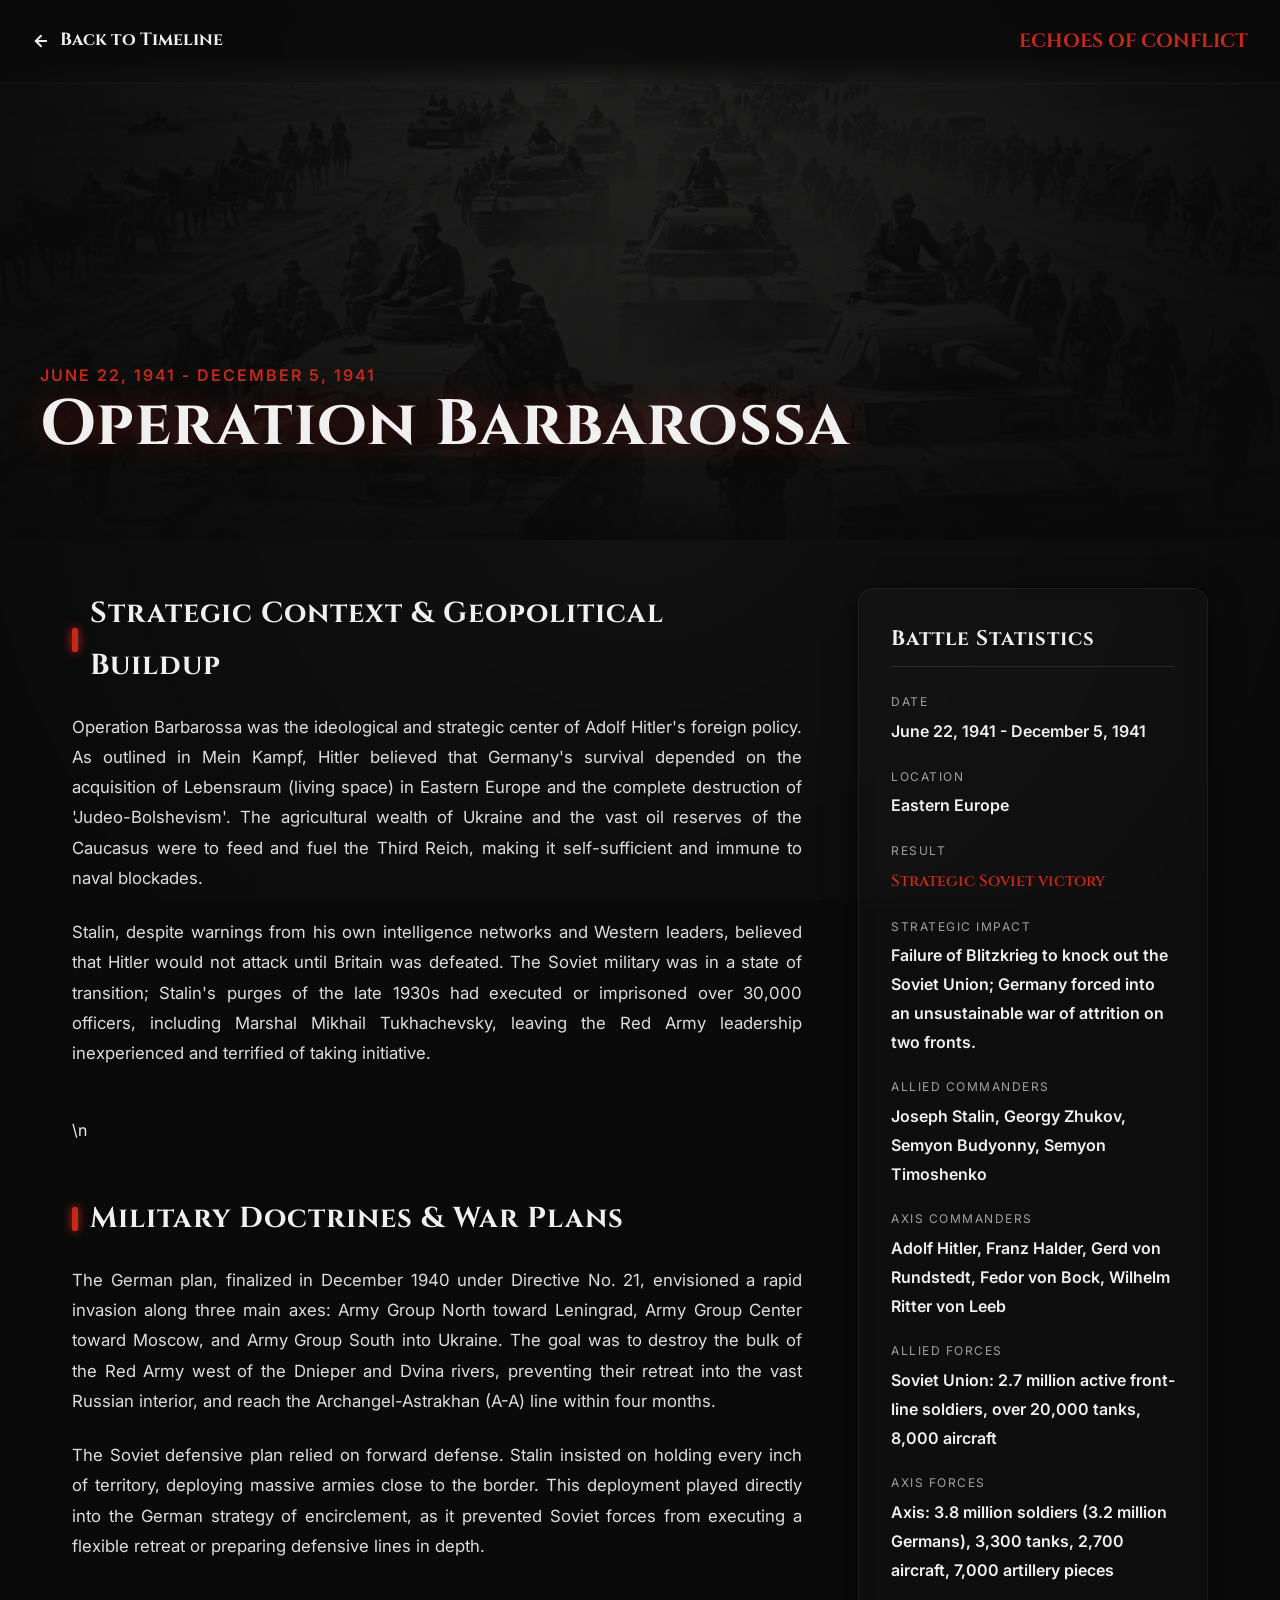
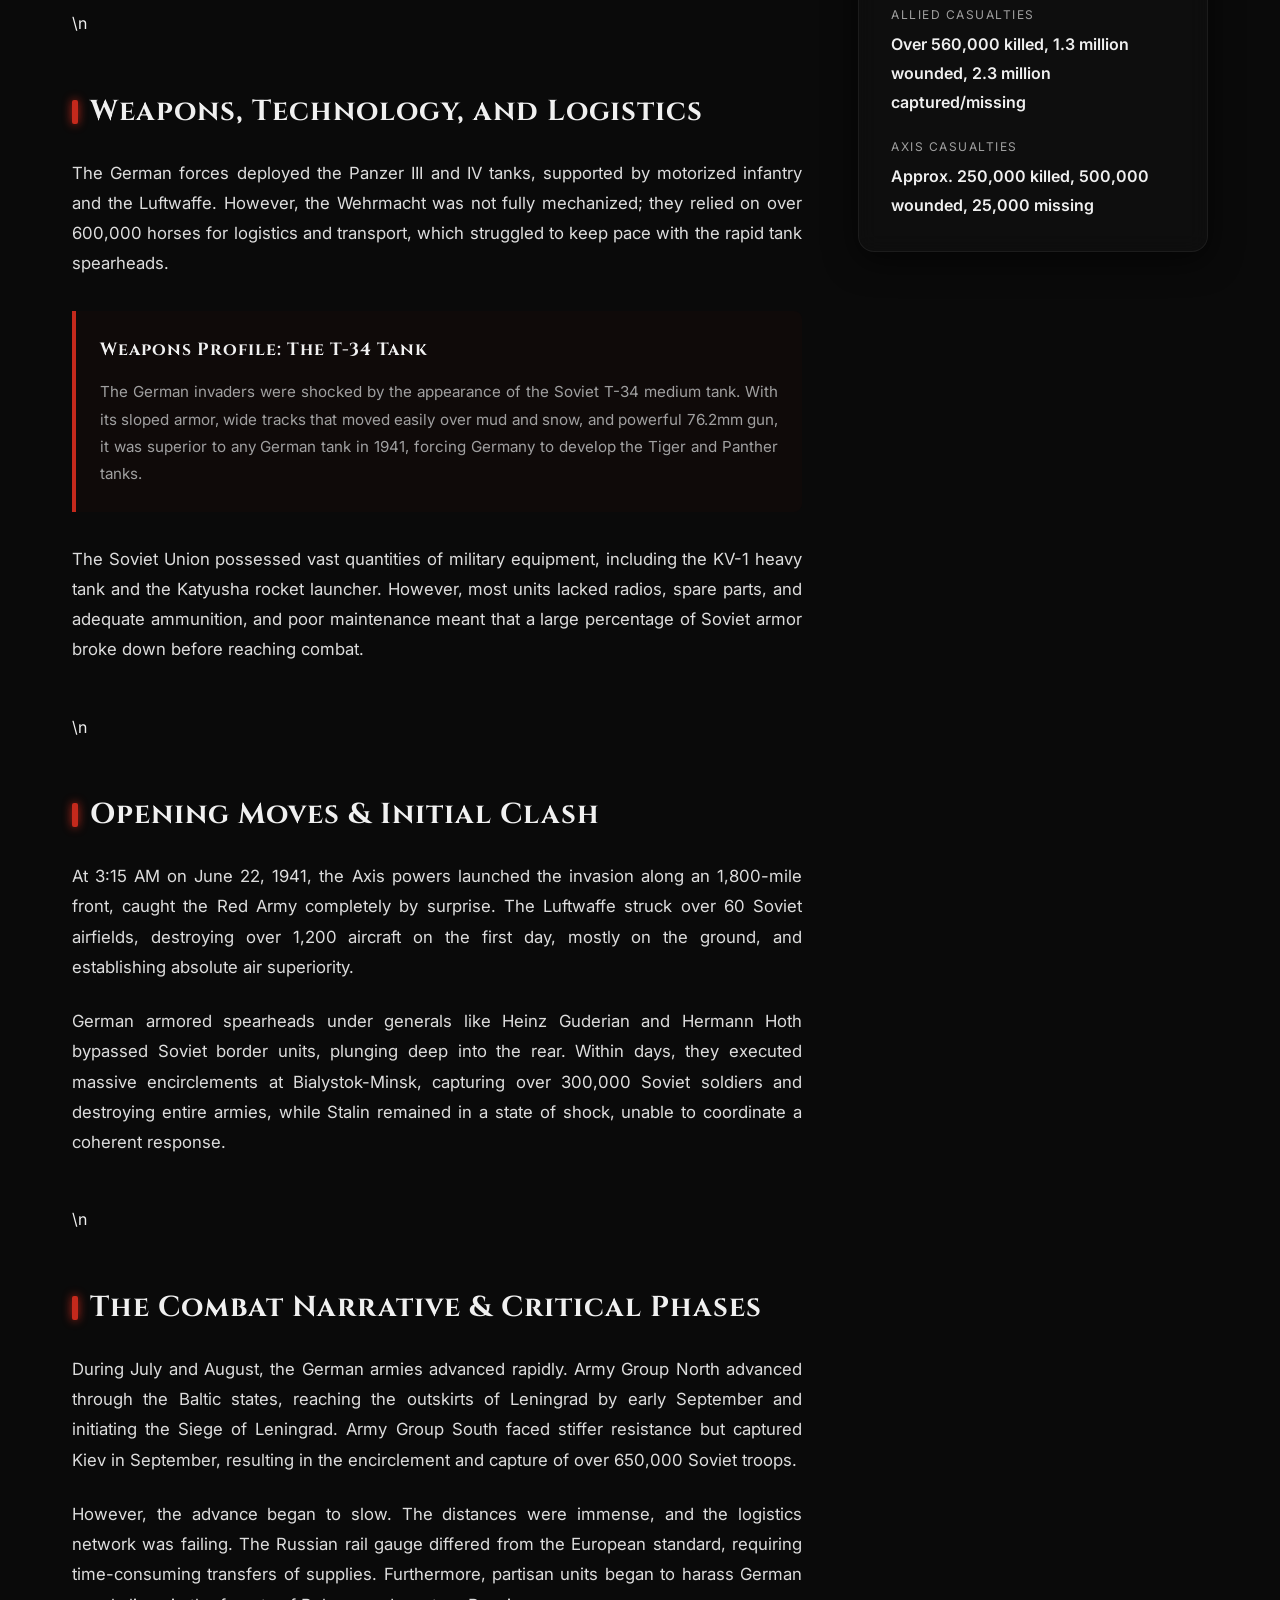
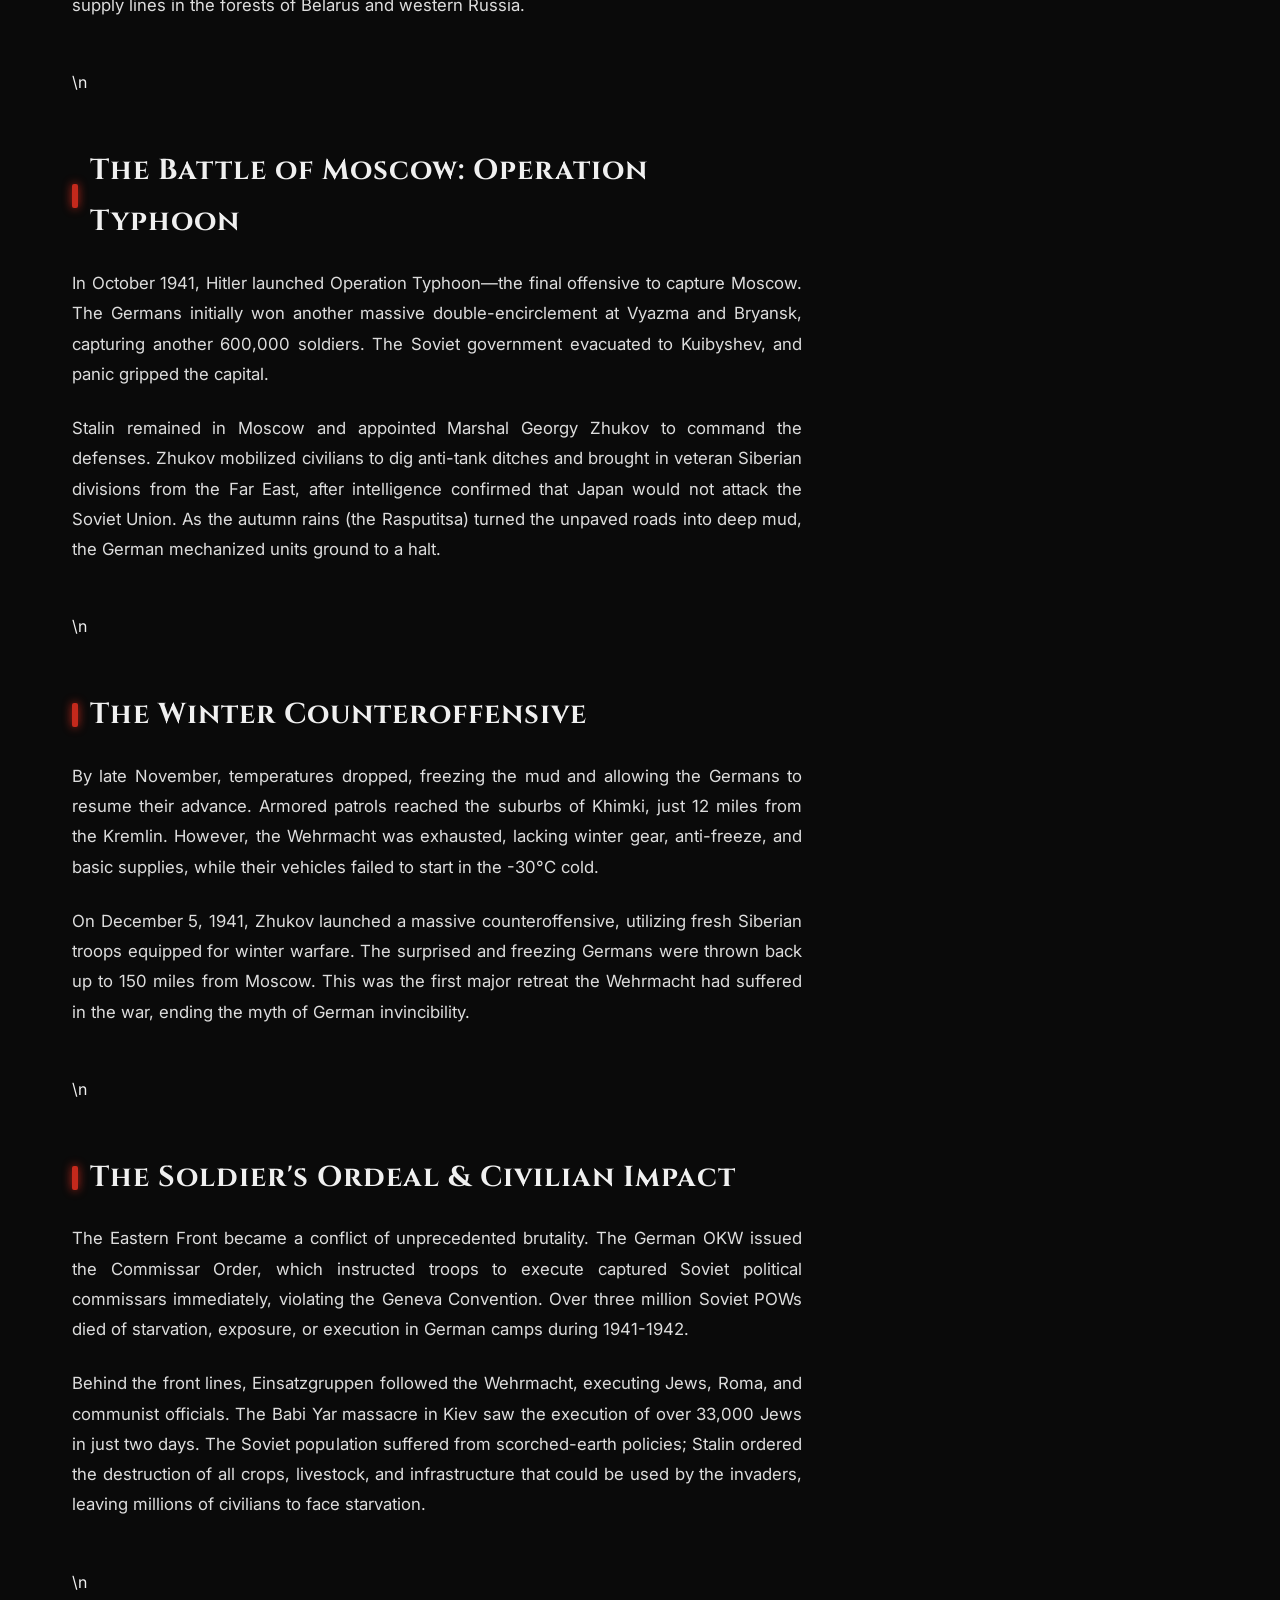
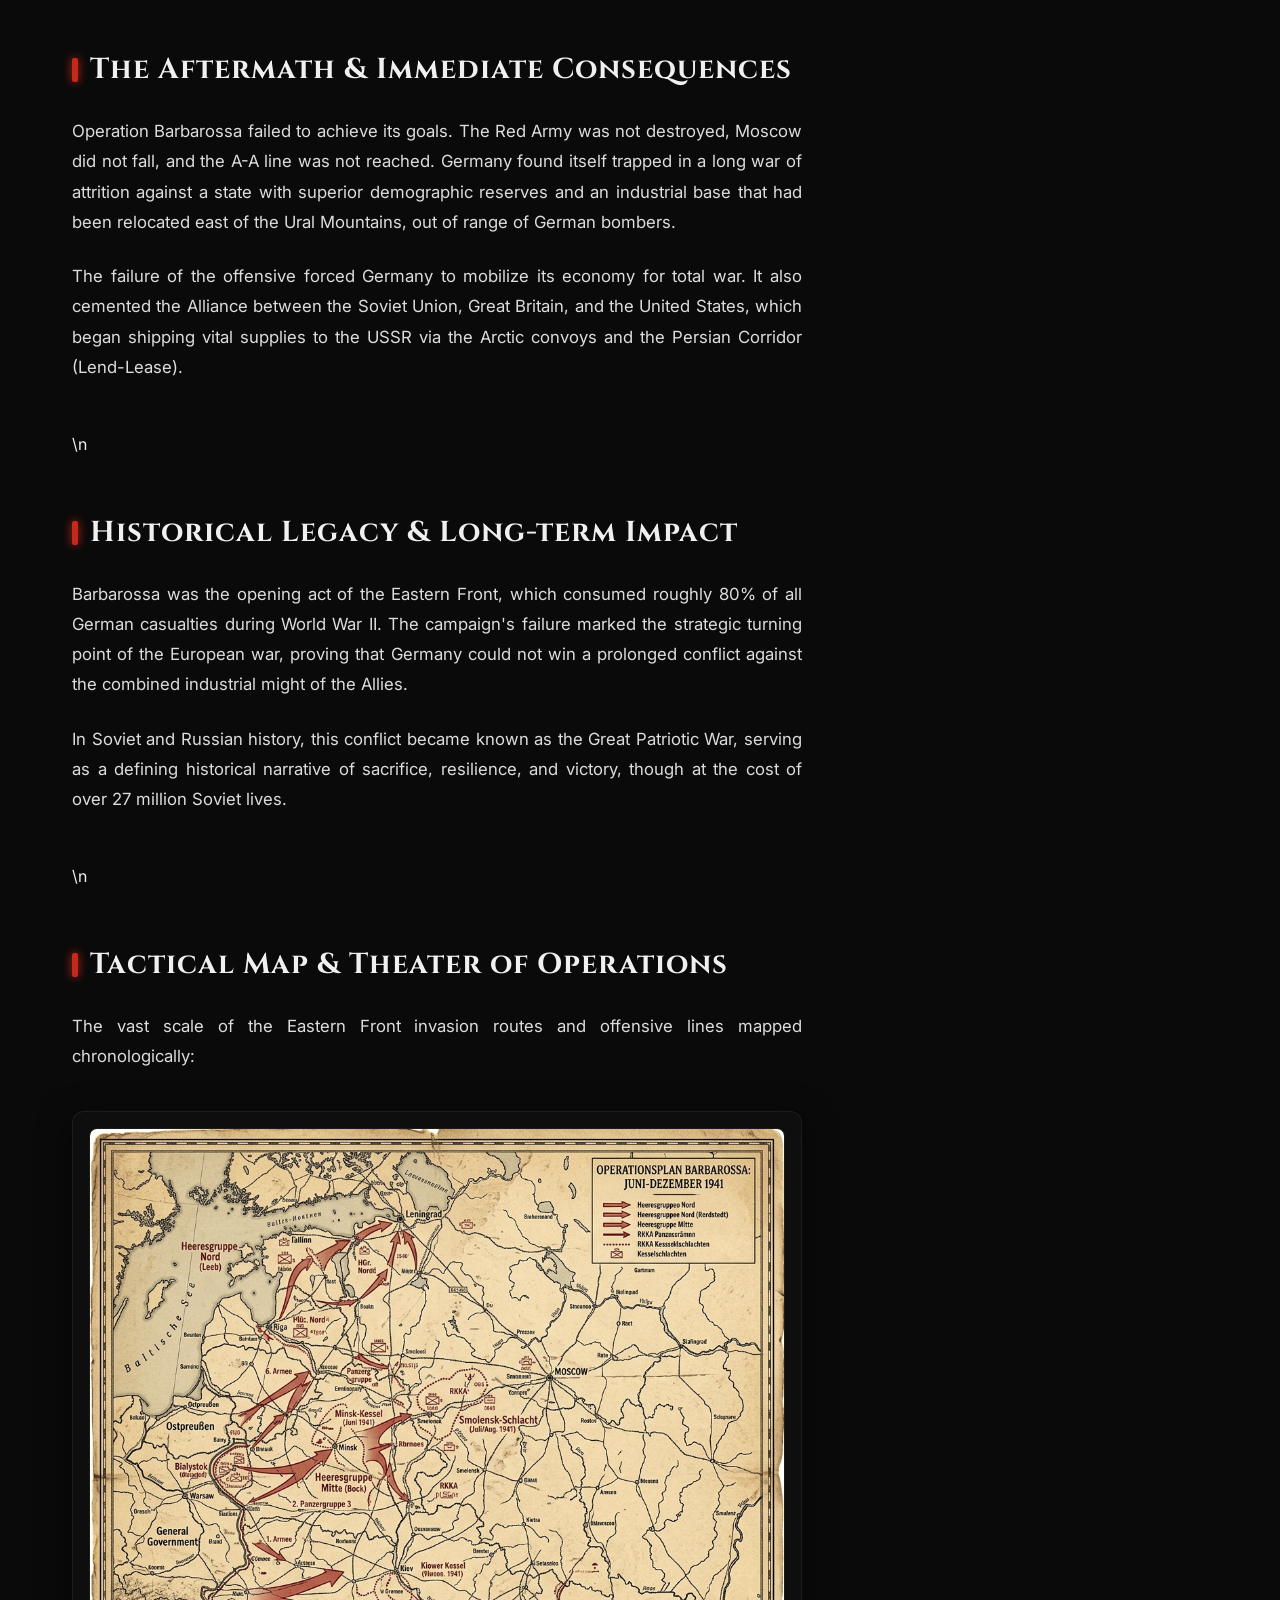
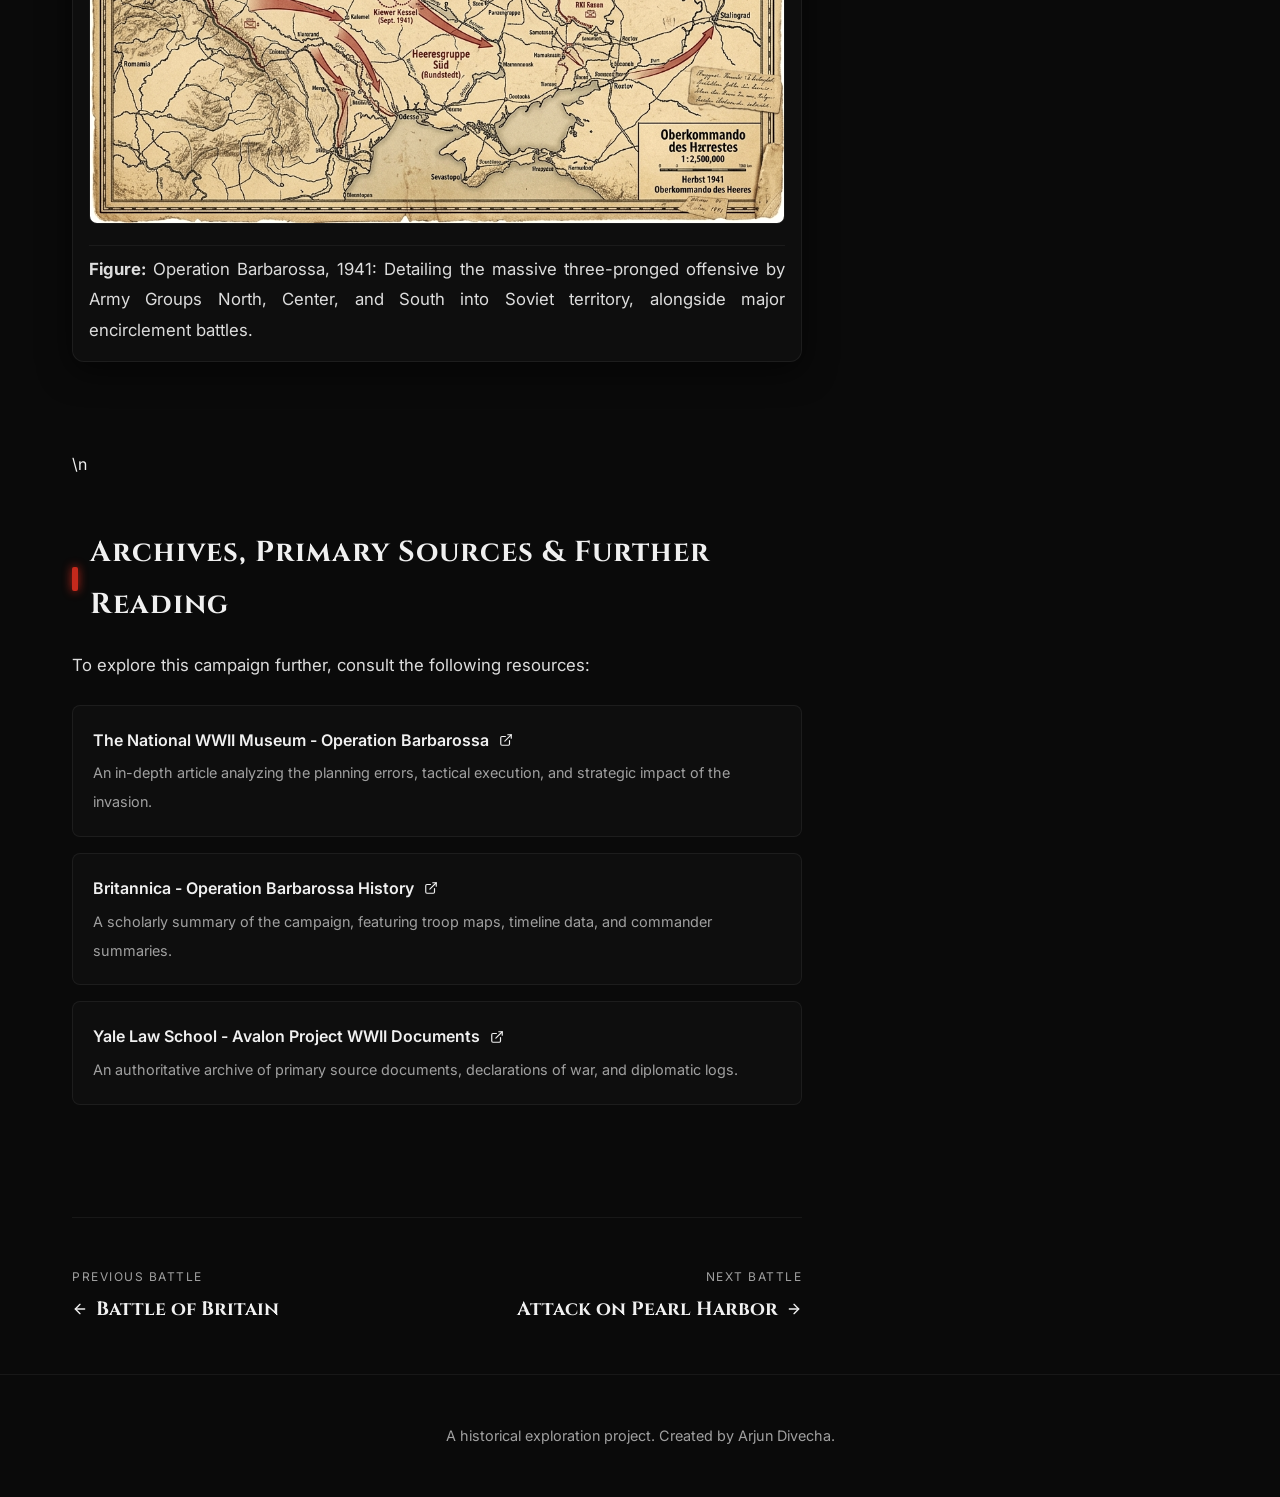
==== battles/barbarossa.html @ 166d2bfc "feat: expand battle cards to multi-chapter sub-pages with custom tactical maps" ====
<!DOCTYPE html>
<html lang="en">
<head>
    <meta charset="UTF-8">
    <meta name="viewport" content="width=device-width, initial-scale=1.0">
    <meta name="description" content="A deep historical exploration of the Operation Barbarossa during World War II.">
    <title>Operation Barbarossa - Echoes of Conflict</title>
    <link rel="preconnect" href="https://fonts.googleapis.com">
    <link rel="preconnect" href="https://fonts.gstatic.com" crossorigin>
    <link href="https://fonts.googleapis.com/css2?family=Cinzel:wght@400;700&family=Inter:wght@300;400;600&display=swap" rel="stylesheet">
    <link rel="stylesheet" href="../battle-detail.css">
</head>
<body>
    <div class="background-overlay"></div>
    
    <nav class="navbar">
        <a href="../index.html" class="nav-home-link">
            <svg xmlns="http://www.w3.org/2000/svg" viewBox="0 0 24 24" fill="none" stroke="currentColor" stroke-width="2.5" stroke-linecap="round" stroke-linejoin="round">
                <line x1="19" y1="12" x2="5" y2="12"></line>
                <polyline points="12 19 5 12 12 5"></polyline>
            </svg>
            Back to Timeline
        </a>
        <span style="font-family: var(--font-heading); font-weight: 700; font-size: 1.2rem; color: var(--accent);">ECHOES OF CONFLICT</span>
    </nav>

    <header class="hero-detail">
        <img src="../assets/images/operation_barbarossa_1783712208922.png" alt="Operation Barbarossa" class="hero-detail-bg">
        <div class="hero-detail-content">
            <span class="hero-date">June 22, 1941 - December 5, 1941</span>
            <h1 class="hero-title">Operation Barbarossa</h1>
        </div>
    </header>

    <main class="container">
        <article class="content-section">
            
        <section class="chapter" id="strategic-context-and-geopolitical-buildup">
            <h2 class="chapter-title">Strategic Context & Geopolitical Buildup</h2>
            <p>Operation Barbarossa was the ideological and strategic center of Adolf Hitler's foreign policy. As outlined in Mein Kampf, Hitler believed that Germany's survival depended on the acquisition of Lebensraum (living space) in Eastern Europe and the complete destruction of 'Judeo-Bolshevism'. The agricultural wealth of Ukraine and the vast oil reserves of the Caucasus were to feed and fuel the Third Reich, making it self-sufficient and immune to naval blockades.</p><p>Stalin, despite warnings from his own intelligence networks and Western leaders, believed that Hitler would not attack until Britain was defeated. The Soviet military was in a state of transition; Stalin's purges of the late 1930s had executed or imprisoned over 30,000 officers, including Marshal Mikhail Tukhachevsky, leaving the Red Army leadership inexperienced and terrified of taking initiative.</p>
        </section>
        \n
        <section class="chapter" id="military-doctrines-and-war-plans">
            <h2 class="chapter-title">Military Doctrines & War Plans</h2>
            <p>The German plan, finalized in December 1940 under Directive No. 21, envisioned a rapid invasion along three main axes: Army Group North toward Leningrad, Army Group Center toward Moscow, and Army Group South into Ukraine. The goal was to destroy the bulk of the Red Army west of the Dnieper and Dvina rivers, preventing their retreat into the vast Russian interior, and reach the Archangel-Astrakhan (A-A) line within four months.</p><p>The Soviet defensive plan relied on forward defense. Stalin insisted on holding every inch of territory, deploying massive armies close to the border. This deployment played directly into the German strategy of encirclement, as it prevented Soviet forces from executing a flexible retreat or preparing defensive lines in depth.</p>
        </section>
        \n
        <section class="chapter" id="weapons,-technology,-and-logistics">
            <h2 class="chapter-title">Weapons, Technology, and Logistics</h2>
            <p>The German forces deployed the Panzer III and IV tanks, supported by motorized infantry and the Luftwaffe. However, the Wehrmacht was not fully mechanized; they relied on over 600,000 horses for logistics and transport, which struggled to keep pace with the rapid tank spearheads.</p>
                <div class="sidebar-box">
                    <h4>Weapons Profile: The T-34 Tank</h4>
                    <p>The German invaders were shocked by the appearance of the Soviet T-34 medium tank. With its sloped armor, wide tracks that moved easily over mud and snow, and powerful 76.2mm gun, it was superior to any German tank in 1941, forcing Germany to develop the Tiger and Panther tanks.</p>
                </div>
                <p>The Soviet Union possessed vast quantities of military equipment, including the KV-1 heavy tank and the Katyusha rocket launcher. However, most units lacked radios, spare parts, and adequate ammunition, and poor maintenance meant that a large percentage of Soviet armor broke down before reaching combat.</p>
        </section>
        \n
        <section class="chapter" id="opening-moves-and-initial-clash">
            <h2 class="chapter-title">Opening Moves & Initial Clash</h2>
            <p>At 3:15 AM on June 22, 1941, the Axis powers launched the invasion along an 1,800-mile front, caught the Red Army completely by surprise. The Luftwaffe struck over 60 Soviet airfields, destroying over 1,200 aircraft on the first day, mostly on the ground, and establishing absolute air superiority.</p><p>German armored spearheads under generals like Heinz Guderian and Hermann Hoth bypassed Soviet border units, plunging deep into the rear. Within days, they executed massive encirclements at Bialystok-Minsk, capturing over 300,000 Soviet soldiers and destroying entire armies, while Stalin remained in a state of shock, unable to coordinate a coherent response.</p>
        </section>
        \n
        <section class="chapter" id="the-combat-narrative-and-critical-phases">
            <h2 class="chapter-title">The Combat Narrative & Critical Phases</h2>
            <p>During July and August, the German armies advanced rapidly. Army Group North advanced through the Baltic states, reaching the outskirts of Leningrad by early September and initiating the Siege of Leningrad. Army Group South faced stiffer resistance but captured Kiev in September, resulting in the encirclement and capture of over 650,000 Soviet troops.</p><p>However, the advance began to slow. The distances were immense, and the logistics network was failing. The Russian rail gauge differed from the European standard, requiring time-consuming transfers of supplies. Furthermore, partisan units began to harass German supply lines in the forests of Belarus and western Russia.</p>
        </section>
        \n
        <section class="chapter" id="the-battle-of-moscow:-operation-typhoon">
            <h2 class="chapter-title">The Battle of Moscow: Operation Typhoon</h2>
            <p>In October 1941, Hitler launched Operation Typhoon—the final offensive to capture Moscow. The Germans initially won another massive double-encirclement at Vyazma and Bryansk, capturing another 600,000 soldiers. The Soviet government evacuated to Kuibyshev, and panic gripped the capital.</p><p>Stalin remained in Moscow and appointed Marshal Georgy Zhukov to command the defenses. Zhukov mobilized civilians to dig anti-tank ditches and brought in veteran Siberian divisions from the Far East, after intelligence confirmed that Japan would not attack the Soviet Union. As the autumn rains (the Rasputitsa) turned the unpaved roads into deep mud, the German mechanized units ground to a halt.</p>
        </section>
        \n
        <section class="chapter" id="the-winter-counteroffensive">
            <h2 class="chapter-title">The Winter Counteroffensive</h2>
            <p>By late November, temperatures dropped, freezing the mud and allowing the Germans to resume their advance. Armored patrols reached the suburbs of Khimki, just 12 miles from the Kremlin. However, the Wehrmacht was exhausted, lacking winter gear, anti-freeze, and basic supplies, while their vehicles failed to start in the -30°C cold.</p><p>On December 5, 1941, Zhukov launched a massive counteroffensive, utilizing fresh Siberian troops equipped for winter warfare. The surprised and freezing Germans were thrown back up to 150 miles from Moscow. This was the first major retreat the Wehrmacht had suffered in the war, ending the myth of German invincibility.</p>
        </section>
        \n
        <section class="chapter" id="the-soldier's-ordeal-and-civilian-impact">
            <h2 class="chapter-title">The Soldier's Ordeal & Civilian Impact</h2>
            <p>The Eastern Front became a conflict of unprecedented brutality. The German OKW issued the Commissar Order, which instructed troops to execute captured Soviet political commissars immediately, violating the Geneva Convention. Over three million Soviet POWs died of starvation, exposure, or execution in German camps during 1941-1942.</p><p>Behind the front lines, Einsatzgruppen followed the Wehrmacht, executing Jews, Roma, and communist officials. The Babi Yar massacre in Kiev saw the execution of over 33,000 Jews in just two days. The Soviet population suffered from scorched-earth policies; Stalin ordered the destruction of all crops, livestock, and infrastructure that could be used by the invaders, leaving millions of civilians to face starvation.</p>
        </section>
        \n
        <section class="chapter" id="the-aftermath-and-immediate-consequences">
            <h2 class="chapter-title">The Aftermath & Immediate Consequences</h2>
            <p>Operation Barbarossa failed to achieve its goals. The Red Army was not destroyed, Moscow did not fall, and the A-A line was not reached. Germany found itself trapped in a long war of attrition against a state with superior demographic reserves and an industrial base that had been relocated east of the Ural Mountains, out of range of German bombers.</p><p>The failure of the offensive forced Germany to mobilize its economy for total war. It also cemented the Alliance between the Soviet Union, Great Britain, and the United States, which began shipping vital supplies to the USSR via the Arctic convoys and the Persian Corridor (Lend-Lease).</p>
        </section>
        \n
        <section class="chapter" id="historical-legacy-and-long-term-impact">
            <h2 class="chapter-title">Historical Legacy & Long-term Impact</h2>
            <p>Barbarossa was the opening act of the Eastern Front, which consumed roughly 80% of all German casualties during World War II. The campaign's failure marked the strategic turning point of the European war, proving that Germany could not win a prolonged conflict against the combined industrial might of the Allies.</p><p>In Soviet and Russian history, this conflict became known as the Great Patriotic War, serving as a defining historical narrative of sacrifice, resilience, and victory, though at the cost of over 27 million Soviet lives.</p>
        </section>
        \n
        <section class="chapter" id="tactical-map-and-theater-of-operations">
            <h2 class="chapter-title">Tactical Map & Theater of Operations</h2>
            <p>The vast scale of the Eastern Front invasion routes and offensive lines mapped chronologically:</p>
                <div class="battle-map-container">
                    <img src="../assets/images/maps/map_barbarossa.png" alt="Operation Barbarossa Tactical Map" class="battle-map-img">
                    <p class="battle-map-caption"><strong>Figure:</strong> Operation Barbarossa, 1941: Detailing the massive three-pronged offensive by Army Groups North, Center, and South into Soviet territory, alongside major encirclement battles.</p>
                </div>
                
        </section>
        \n
        <section class="chapter" id="archives,-primary-sources-and-further-reading">
            <h2 class="chapter-title">Archives, Primary Sources & Further Reading</h2>
            <p>To explore this campaign further, consult the following resources:</p><ul class="sources-list">
                    <li class="source-item">
                        <a href="https://www.nationalww2museum.org/war/articles/operation-barbarossa" target="_blank" rel="noopener noreferrer" class="source-link">
                            The National WWII Museum - Operation Barbarossa
                            <svg xmlns="http://www.w3.org/2000/svg" width="14" height="14" viewBox="0 0 24 24" fill="none" stroke="currentColor" stroke-width="2" stroke-linecap="round" stroke-linejoin="round" style="margin-left: 2px;">
                                <path d="M18 13v6a2 2 0 0 1-2 2H5a2 2 0 0 1-2-2V8a2 2 0 0 1 2-2h6"></path>
                                <polyline points="15 3 21 3 21 9"></polyline>
                                <line x1="10" y1="14" x2="21" y2="3"></line>
                            </svg>
                        </a>
                        <span class="source-desc">An in-depth article analyzing the planning errors, tactical execution, and strategic impact of the invasion.</span>
                    </li>
                    
                    <li class="source-item">
                        <a href="https://www.britannica.com/event/Operation-Barbarossa" target="_blank" rel="noopener noreferrer" class="source-link">
                            Britannica - Operation Barbarossa History
                            <svg xmlns="http://www.w3.org/2000/svg" width="14" height="14" viewBox="0 0 24 24" fill="none" stroke="currentColor" stroke-width="2" stroke-linecap="round" stroke-linejoin="round" style="margin-left: 2px;">
                                <path d="M18 13v6a2 2 0 0 1-2 2H5a2 2 0 0 1-2-2V8a2 2 0 0 1 2-2h6"></path>
                                <polyline points="15 3 21 3 21 9"></polyline>
                                <line x1="10" y1="14" x2="21" y2="3"></line>
                            </svg>
                        </a>
                        <span class="source-desc">A scholarly summary of the campaign, featuring troop maps, timeline data, and commander summaries.</span>
                    </li>
                    
                    <li class="source-item">
                        <a href="https://avalon.law.yale.edu/subject_menus/wwii.asp" target="_blank" rel="noopener noreferrer" class="source-link">
                            Yale Law School - Avalon Project WWII Documents
                            <svg xmlns="http://www.w3.org/2000/svg" width="14" height="14" viewBox="0 0 24 24" fill="none" stroke="currentColor" stroke-width="2" stroke-linecap="round" stroke-linejoin="round" style="margin-left: 2px;">
                                <path d="M18 13v6a2 2 0 0 1-2 2H5a2 2 0 0 1-2-2V8a2 2 0 0 1 2-2h6"></path>
                                <polyline points="15 3 21 3 21 9"></polyline>
                                <line x1="10" y1="14" x2="21" y2="3"></line>
                            </svg>
                        </a>
                        <span class="source-desc">An authoritative archive of primary source documents, declarations of war, and diplomatic logs.</span>
                    </li>
                    </ul>
        </section>
        
        </article>

        <aside class="sidebar">
            <div class="stat-card">
                <h3 class="stat-card-title">Battle Statistics</h3>
                <div class="stat-item">
                    <span class="stat-label">Date</span>
                    <span class="stat-value">June 22, 1941 - December 5, 1941</span>
                </div>
                <div class="stat-item">
                    <span class="stat-label">Location</span>
                    <span class="stat-value">Eastern Europe</span>
                </div>
                <div class="stat-item">
                    <span class="stat-label">Result</span>
                    <span class="stat-value outcome">Strategic Soviet victory</span>
                </div>
                <div class="stat-item">
                    <span class="stat-label">Strategic Impact</span>
                    <span class="stat-value">Failure of Blitzkrieg to knock out the Soviet Union; Germany forced into an unsustainable war of attrition on two fronts.</span>
                </div>
                <div class="stat-item">
                    <span class="stat-label">Allied Commanders</span>
                    <span class="stat-value">Joseph Stalin, Georgy Zhukov, Semyon Budyonny, Semyon Timoshenko</span>
                </div>
                <div class="stat-item">
                    <span class="stat-label">Axis Commanders</span>
                    <span class="stat-value">Adolf Hitler, Franz Halder, Gerd von Rundstedt, Fedor von Bock, Wilhelm Ritter von Leeb</span>
                </div>
                <div class="stat-item">
                    <span class="stat-label">Allied Forces</span>
                    <span class="stat-value">Soviet Union: 2.7 million active front-line soldiers, over 20,000 tanks, 8,000 aircraft</span>
                </div>
                <div class="stat-item">
                    <span class="stat-label">Axis Forces</span>
                    <span class="stat-value">Axis: 3.8 million soldiers (3.2 million Germans), 3,300 tanks, 2,700 aircraft, 7,000 artillery pieces</span>
                </div>
                <div class="stat-item">
                    <span class="stat-label">Allied Casualties</span>
                    <span class="stat-value">Over 560,000 killed, 1.3 million wounded, 2.3 million captured/missing</span>
                </div>
                <div class="stat-item">
                    <span class="stat-label">Axis Casualties</span>
                    <span class="stat-value">Approx. 250,000 killed, 500,000 wounded, 25,000 missing</span>
                </div>
            </div>
        </aside>
    </main>

    <div class="container" style="padding-top: 0; padding-bottom: 0;">
        <nav class="page-navigation">
            
            <a href="britain.html" class="nav-btn prev">
                <span class="nav-btn-label">Previous Battle</span>
                <span class="nav-btn-title">
                    <svg xmlns="http://www.w3.org/2000/svg" viewBox="0 0 24 24" fill="none" stroke="currentColor" stroke-width="2" stroke-linecap="round" stroke-linejoin="round">
                        <line x1="19" y1="12" x2="5" y2="12"></line>
                        <polyline points="12 19 5 12 12 5"></polyline>
                    </svg>
                    Battle of Britain
                </span>
            </a>
            
            
            <a href="pearl-harbor.html" class="nav-btn next">
                <span class="nav-btn-label">Next Battle</span>
                <span class="nav-btn-title">
                    Attack on Pearl Harbor
                    <svg xmlns="http://www.w3.org/2000/svg" viewBox="0 0 24 24" fill="none" stroke="currentColor" stroke-width="2" stroke-linecap="round" stroke-linejoin="round">
                        <line x1="5" y1="12" x2="19" y2="12"></line>
                        <polyline points="12 5 19 12 12 19"></polyline>
                    </svg>
                </span>
            </a>
            
        </nav>
    </div>

    <footer>
        <p>A historical exploration project. Created by Arjun Divecha.</p>
    </footer>
</body>
</html>
---- battle-detail.css ----
:root {
    --bg-color: #0a0a0a;
    --text-primary: #f0f0f0;
    --text-secondary: #a0a0a0;
    --accent: #c4291c; /* Deep red */
    --accent-glow: rgba(196, 41, 28, 0.4);
    --glass-bg: rgba(255, 255, 255, 0.02);
    --glass-border: rgba(255, 255, 255, 0.06);
    --glass-shadow: 0 8px 32px 0 rgba(0, 0, 0, 0.6);
    
    --font-heading: 'Cinzel', serif;
    --font-body: 'Inter', sans-serif;
}

* {
    margin: 0;
    padding: 0;
    box-sizing: border-box;
}

body {
    background-color: var(--bg-color);
    color: var(--text-primary);
    font-family: var(--font-body);
    line-height: 1.8;
    overflow-x: hidden;
}

/* Background overlay */
.background-overlay {
    position: fixed;
    top: 0;
    left: 0;
    width: 100vw;
    height: 100vh;
    background-image: radial-gradient(circle at center, rgba(30, 30, 30, 0.4) 0%, var(--bg-color) 100%),
                      url('https://www.transparenttextures.com/patterns/stardust.png');
    z-index: -1;
    pointer-events: none;
}

/* Typography styling */
h1, h2, h3, h4 {
    font-family: var(--font-heading);
    font-weight: 700;
    letter-spacing: 1px;
}

/* Header & Navigation */
.navbar {
    position: fixed;
    top: 0;
    left: 0;
    width: 100%;
    z-index: 100;
    padding: 1.5rem 2rem;
    background: linear-gradient(to bottom, rgba(10, 10, 10, 0.9) 70%, transparent);
    backdrop-filter: blur(10px);
    -webkit-backdrop-filter: blur(10px);
    display: flex;
    justify-content: space-between;
    align-items: center;
    border-bottom: 1px solid var(--glass-border);
}

.nav-home-link {
    display: flex;
    align-items: center;
    gap: 10px;
    color: var(--text-primary);
    text-decoration: none;
    font-family: var(--font-heading);
    font-size: 1.1rem;
    font-weight: 700;
    transition: color 0.3s ease;
}

.nav-home-link:hover {
    color: var(--accent);
}

.nav-home-link svg {
    width: 18px;
    height: 18px;
    transition: transform 0.3s ease;
}

.nav-home-link:hover svg {
    transform: translateX(-4px);
}

/* Hero Section */
.hero-detail {
    height: 60vh;
    position: relative;
    overflow: hidden;
    display: flex;
    align-items: flex-end;
    padding: 4rem 2rem;
}

.hero-detail-bg {
    position: absolute;
    top: 0;
    left: 0;
    width: 100%;
    height: 100%;
    object-fit: cover;
    z-index: -2;
    filter: grayscale(40%) sepia(10%) brightness(0.4);
}

.hero-detail::after {
    content: '';
    position: absolute;
    top: 0;
    left: 0;
    width: 100%;
    height: 100%;
    background: linear-gradient(to bottom, rgba(10,10,10,0.1) 0%, rgba(10,10,10,0.9) 100%);
    z-index: -1;
}

.hero-detail-content {
    max-width: 1200px;
    margin: 0 auto;
    width: 100%;
}

.hero-date {
    font-size: 1rem;
    color: var(--accent);
    text-transform: uppercase;
    font-weight: 600;
    letter-spacing: 2px;
    margin-bottom: 0.5rem;
}

.hero-title {
    font-size: clamp(2.5rem, 5vw, 4.5rem);
    line-height: 1.1;
    margin-bottom: 1rem;
    text-shadow: 0 0 30px var(--accent-glow);
}

/* Layout container */
.container {
    max-width: 1200px;
    margin: 0 auto;
    padding: 3rem 2rem;
    display: grid;
    grid-template-columns: 1fr 350px;
    gap: 3.5rem;
    position: relative;
}

/* Sidebar statistical panel */
.sidebar {
    position: sticky;
    top: 100px;
    height: fit-content;
    display: flex;
    flex-direction: column;
    gap: 2rem;
}

.stat-card {
    background: var(--glass-bg);
    border: 1px solid var(--glass-border);
    backdrop-filter: blur(10px);
    -webkit-backdrop-filter: blur(10px);
    border-radius: 16px;
    padding: 2rem;
    box-shadow: var(--glass-shadow);
}

.stat-card-title {
    font-size: 1.3rem;
    color: var(--text-primary);
    margin-bottom: 1.5rem;
    border-bottom: 1px solid rgba(255, 255, 255, 0.1);
    padding-bottom: 0.5rem;
}

.stat-item {
    margin-bottom: 1.25rem;
}

.stat-item:last-child {
    margin-bottom: 0;
}

.stat-label {
    font-size: 0.75rem;
    color: var(--text-secondary);
    text-transform: uppercase;
    letter-spacing: 1.5px;
    display: block;
    margin-bottom: 4px;
}

.stat-value {
    font-size: 1rem;
    font-weight: 600;
    color: var(--text-primary);
}

.stat-value.outcome {
    color: var(--accent);
    font-family: var(--font-heading);
}

/* Main Content Section */
.content-section {
    display: flex;
    flex-direction: column;
    gap: 3rem;
}

.chapter {
    scroll-margin-top: 100px;
}

.chapter-title {
    font-size: 1.8rem;
    margin-bottom: 1.25rem;
    color: var(--text-primary);
    display: flex;
    align-items: center;
    gap: 12px;
}

.chapter-title::before {
    content: '';
    display: inline-block;
    width: 6px;
    height: 1.5rem;
    background: var(--accent);
    border-radius: 2px;
    box-shadow: 0 0 10px var(--accent);
}

.chapter p {
    font-size: 1.05rem;
    color: #ddd;
    margin-bottom: 1.5rem;
    text-align: justify;
}

.chapter p:last-child {
    margin-bottom: 0;
}

.chapter em {
    color: var(--text-primary);
    font-style: italic;
}

.sidebar-box {
    background: rgba(196, 41, 28, 0.03);
    border-left: 4px solid var(--accent);
    padding: 1.5rem;
    margin: 2rem 0;
    border-radius: 0 8px 8px 0;
}

.sidebar-box h4 {
    font-size: 1.1rem;
    margin-bottom: 0.75rem;
    color: var(--text-primary);
}

.sidebar-box p {
    font-size: 0.95rem;
    color: var(--text-secondary);
    margin: 0;
}

/* Sources section styling */
.sources-list {
    list-style: none;
    display: flex;
    flex-direction: column;
    gap: 1rem;
}

.source-item {
    background: var(--glass-bg);
    border: 1px solid var(--glass-border);
    padding: 1.25rem;
    border-radius: 8px;
    transition: border-color 0.3s ease, box-shadow 0.3s ease;
}

.source-item:hover {
    border-color: rgba(196, 41, 28, 0.3);
    box-shadow: 0 4px 20px rgba(196, 41, 28, 0.08);
}

.source-link {
    color: var(--text-primary);
    text-decoration: none;
    font-weight: 600;
    display: flex;
    align-items: center;
    gap: 8px;
    margin-bottom: 4px;
    transition: color 0.3s ease;
}

.source-link:hover {
    color: var(--accent);
}

.source-desc {
    font-size: 0.9rem;
    color: var(--text-secondary);
}

/* Footer Navigation */
.page-navigation {
    display: flex;
    justify-content: space-between;
    align-items: center;
    padding: 3rem 0;
    border-top: 1px solid var(--glass-border);
    margin-top: 4rem;
}

.nav-btn {
    display: flex;
    flex-direction: column;
    text-decoration: none;
    color: var(--text-primary);
    max-width: 45%;
    transition: color 0.3s ease;
}

.nav-btn.prev {
    align-items: flex-start;
}

.nav-btn.next {
    align-items: flex-end;
    text-align: right;
}

.nav-btn-label {
    font-size: 0.75rem;
    color: var(--text-secondary);
    text-transform: uppercase;
    letter-spacing: 1.5px;
    margin-bottom: 4px;
}

.nav-btn-title {
    font-family: var(--font-heading);
    font-size: 1.2rem;
    font-weight: 700;
    display: flex;
    align-items: center;
    gap: 8px;
}

.nav-btn:hover {
    color: var(--accent);
}

.nav-btn:hover svg {
    color: var(--accent);
}

.nav-btn.prev:hover svg {
    transform: translateX(-4px);
}

.nav-btn.next:hover svg {
    transform: translateX(4px);
}

.nav-btn svg {
    width: 16px;
    height: 16px;
    transition: transform 0.3s ease;
}

footer {
    text-align: center;
    padding: 3rem 0;
    color: var(--text-secondary);
    border-top: 1px solid var(--glass-border);
    font-size: 0.9rem;
}

/* Battle Maps styling */
.battle-map-container {
    background: var(--glass-bg);
    border: 1px solid var(--glass-border);
    border-radius: 12px;
    padding: 1rem;
    margin: 2.5rem 0;
    box-shadow: var(--glass-shadow);
}

.battle-map-img {
    width: 100%;
    height: auto;
    border-radius: 8px;
    border: 1px solid rgba(255, 255, 255, 0.05);
    filter: grayscale(20%) sepia(10%);
    transition: filter 0.5s ease, transform 0.5s ease;
}

.battle-map-container:hover .battle-map-img {
    filter: grayscale(0%) sepia(0%);
}

.battle-map-caption {
    font-size: 0.9rem;
    color: var(--text-secondary);
    margin-top: 0.75rem !important;
    text-align: center;
    border-top: 1px solid rgba(255, 255, 255, 0.05);
    padding-top: 0.5rem;
}

/* Responsive layout */
@media (max-width: 992px) {
    .container {
        grid-template-columns: 1fr;
    }
    
    .sidebar {
        position: static;
    }
}

@media (max-width: 768px) {
    .hero-detail {
        height: 50vh;
        padding: 3rem 1.5rem;
    }
    .navbar {
        padding: 1rem 1.5rem;
    }
    .container {
        padding: 2rem 1.5rem;
    }
}
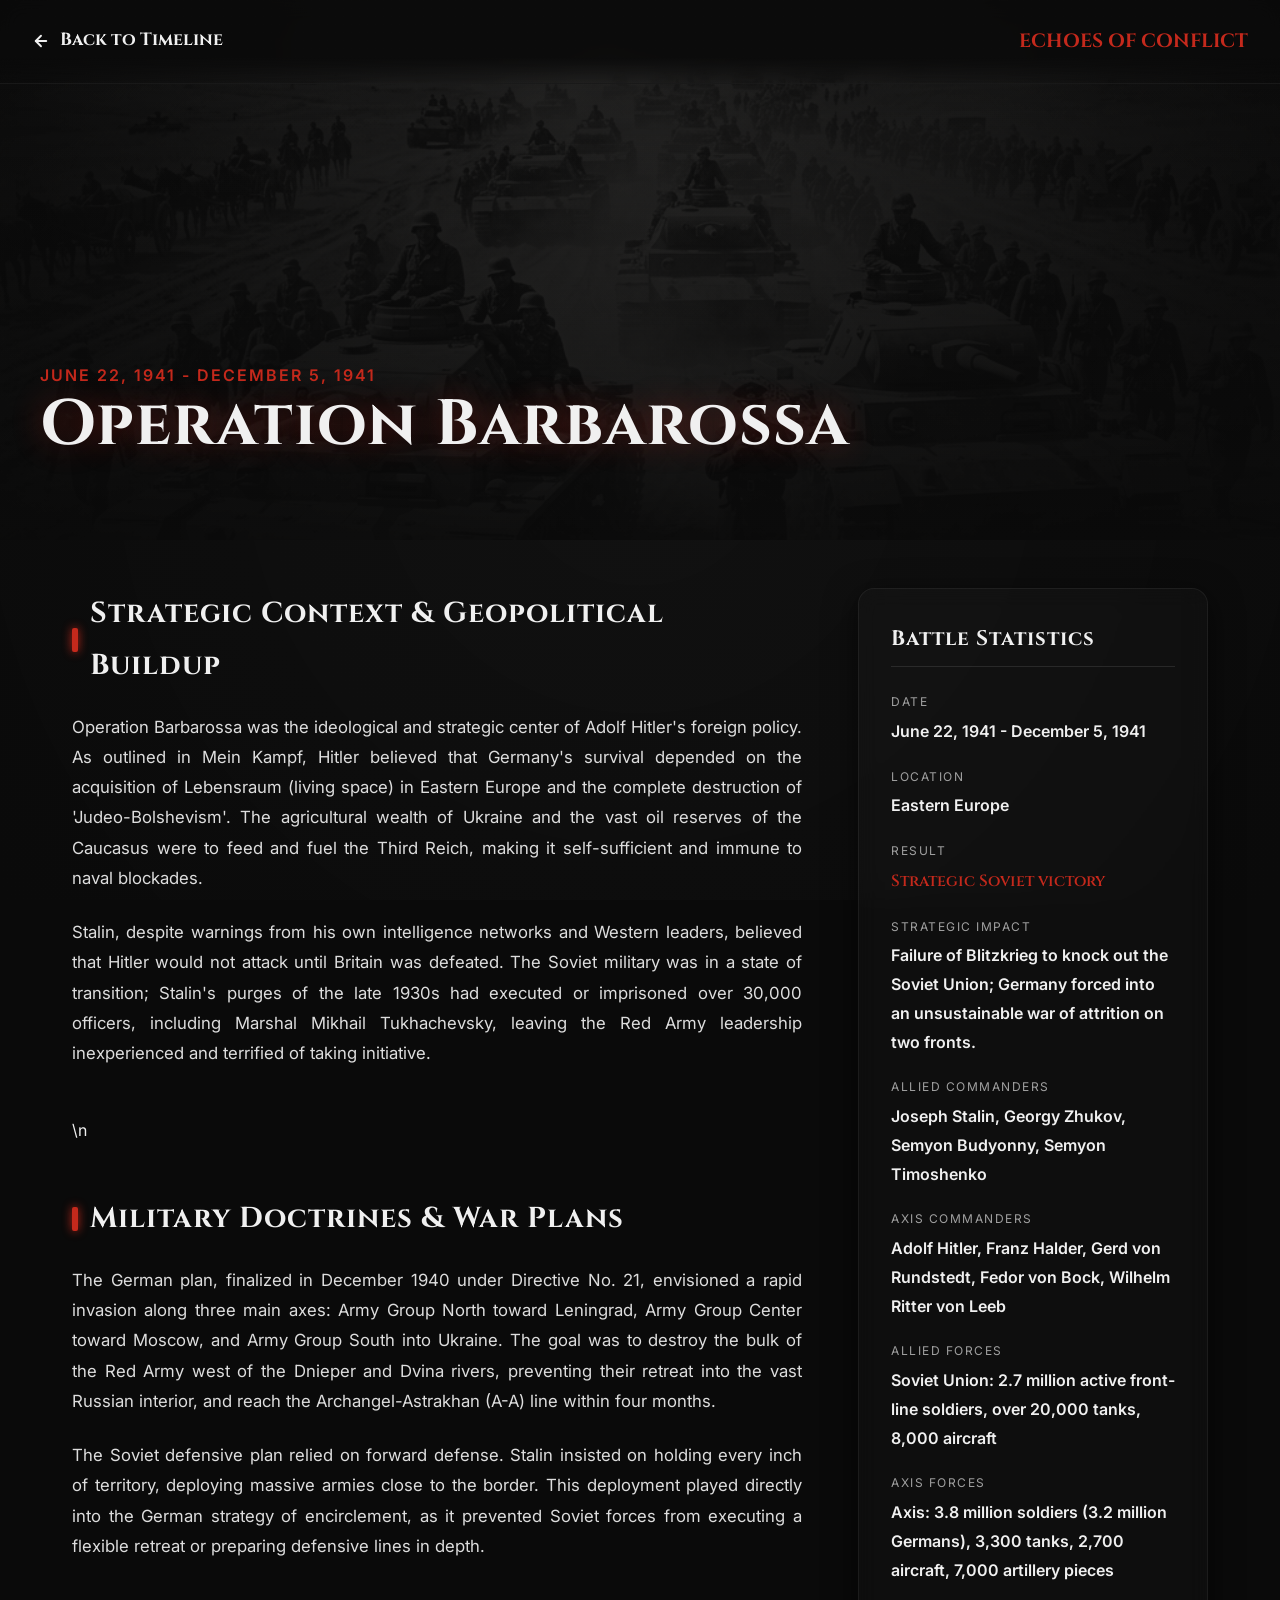
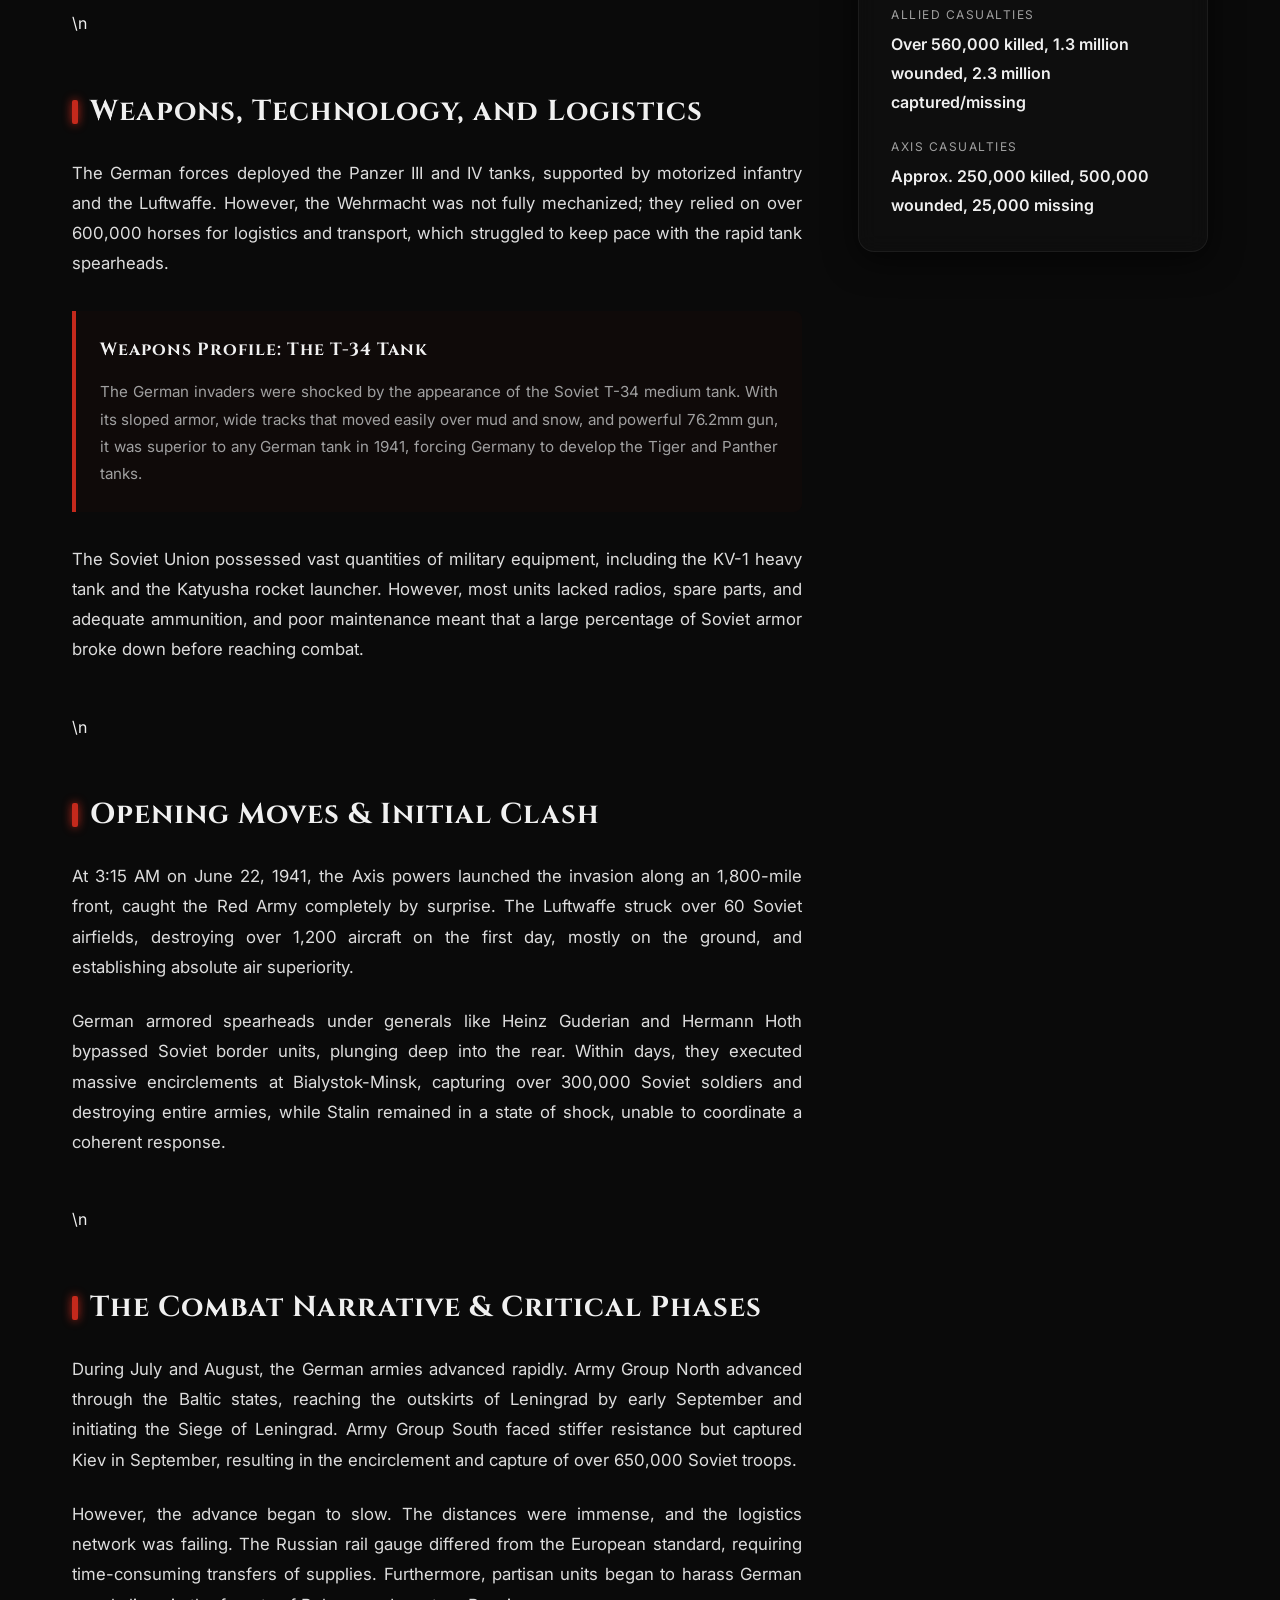
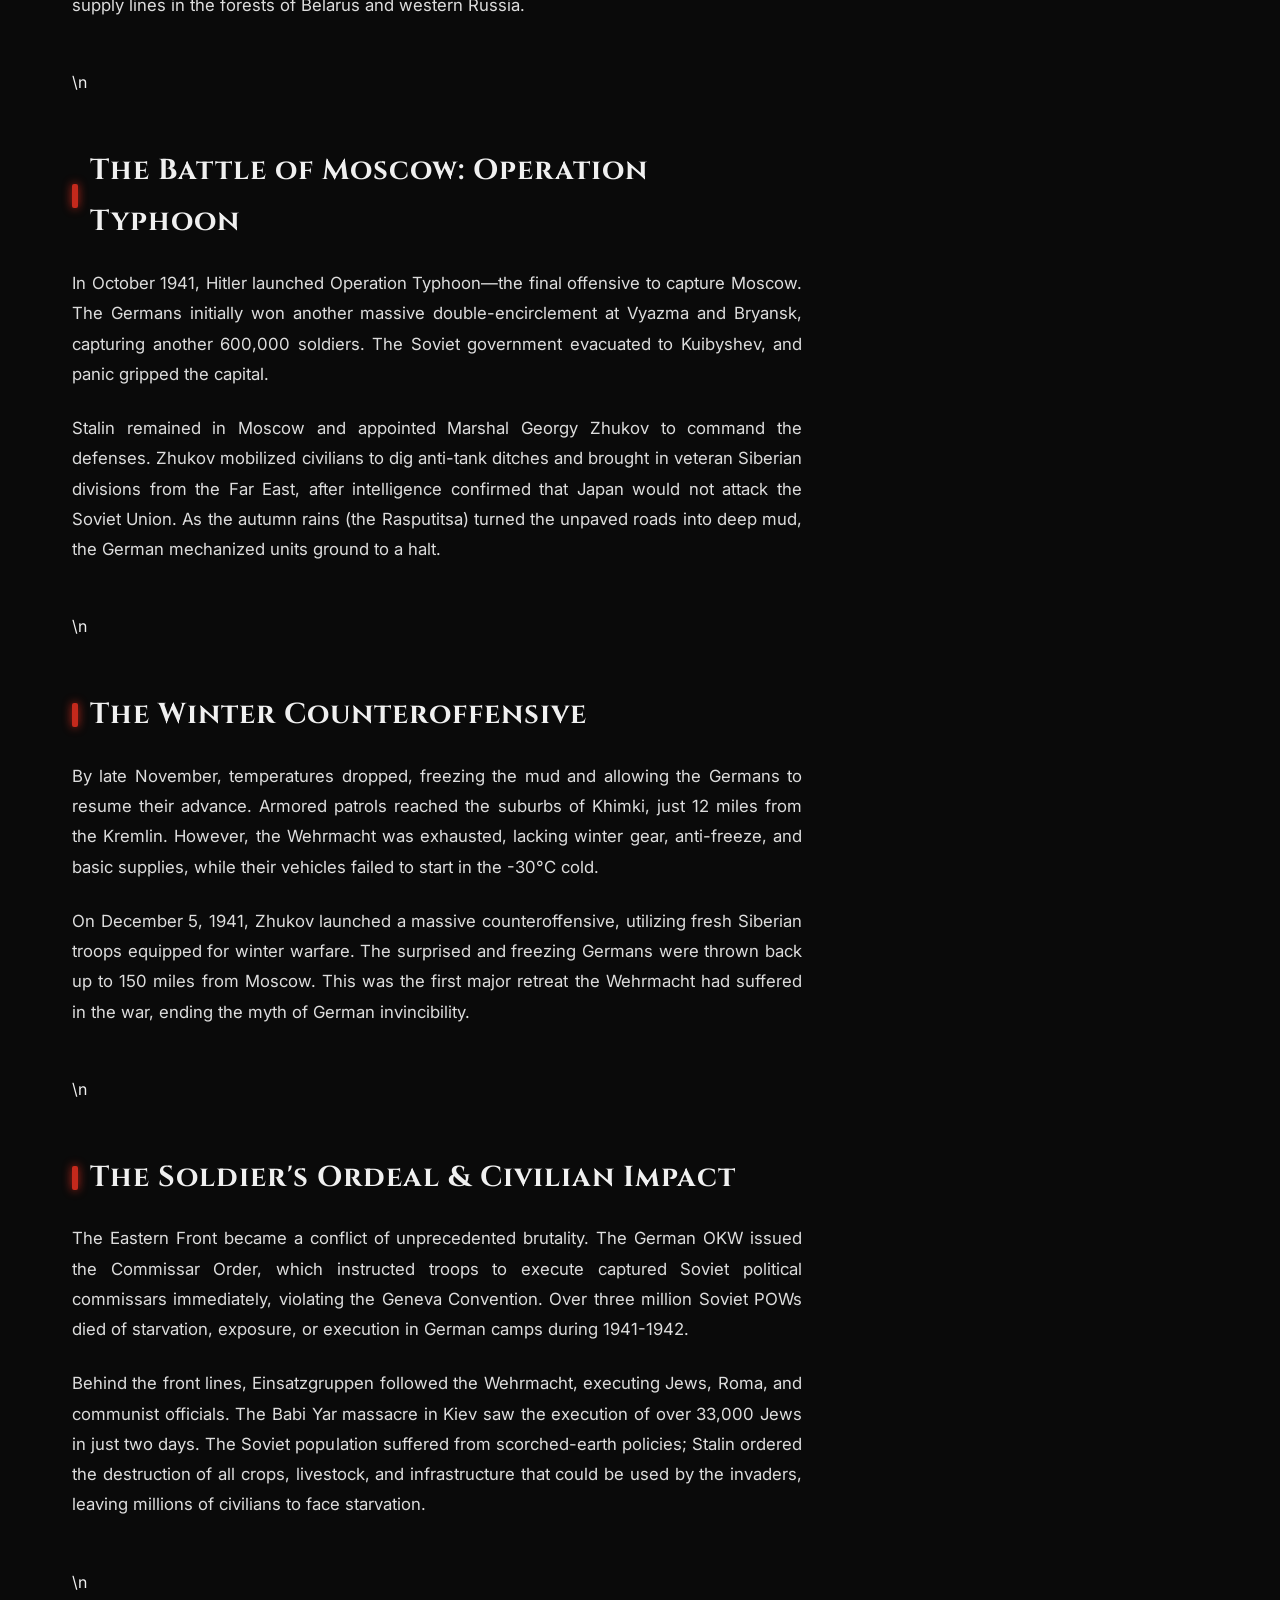
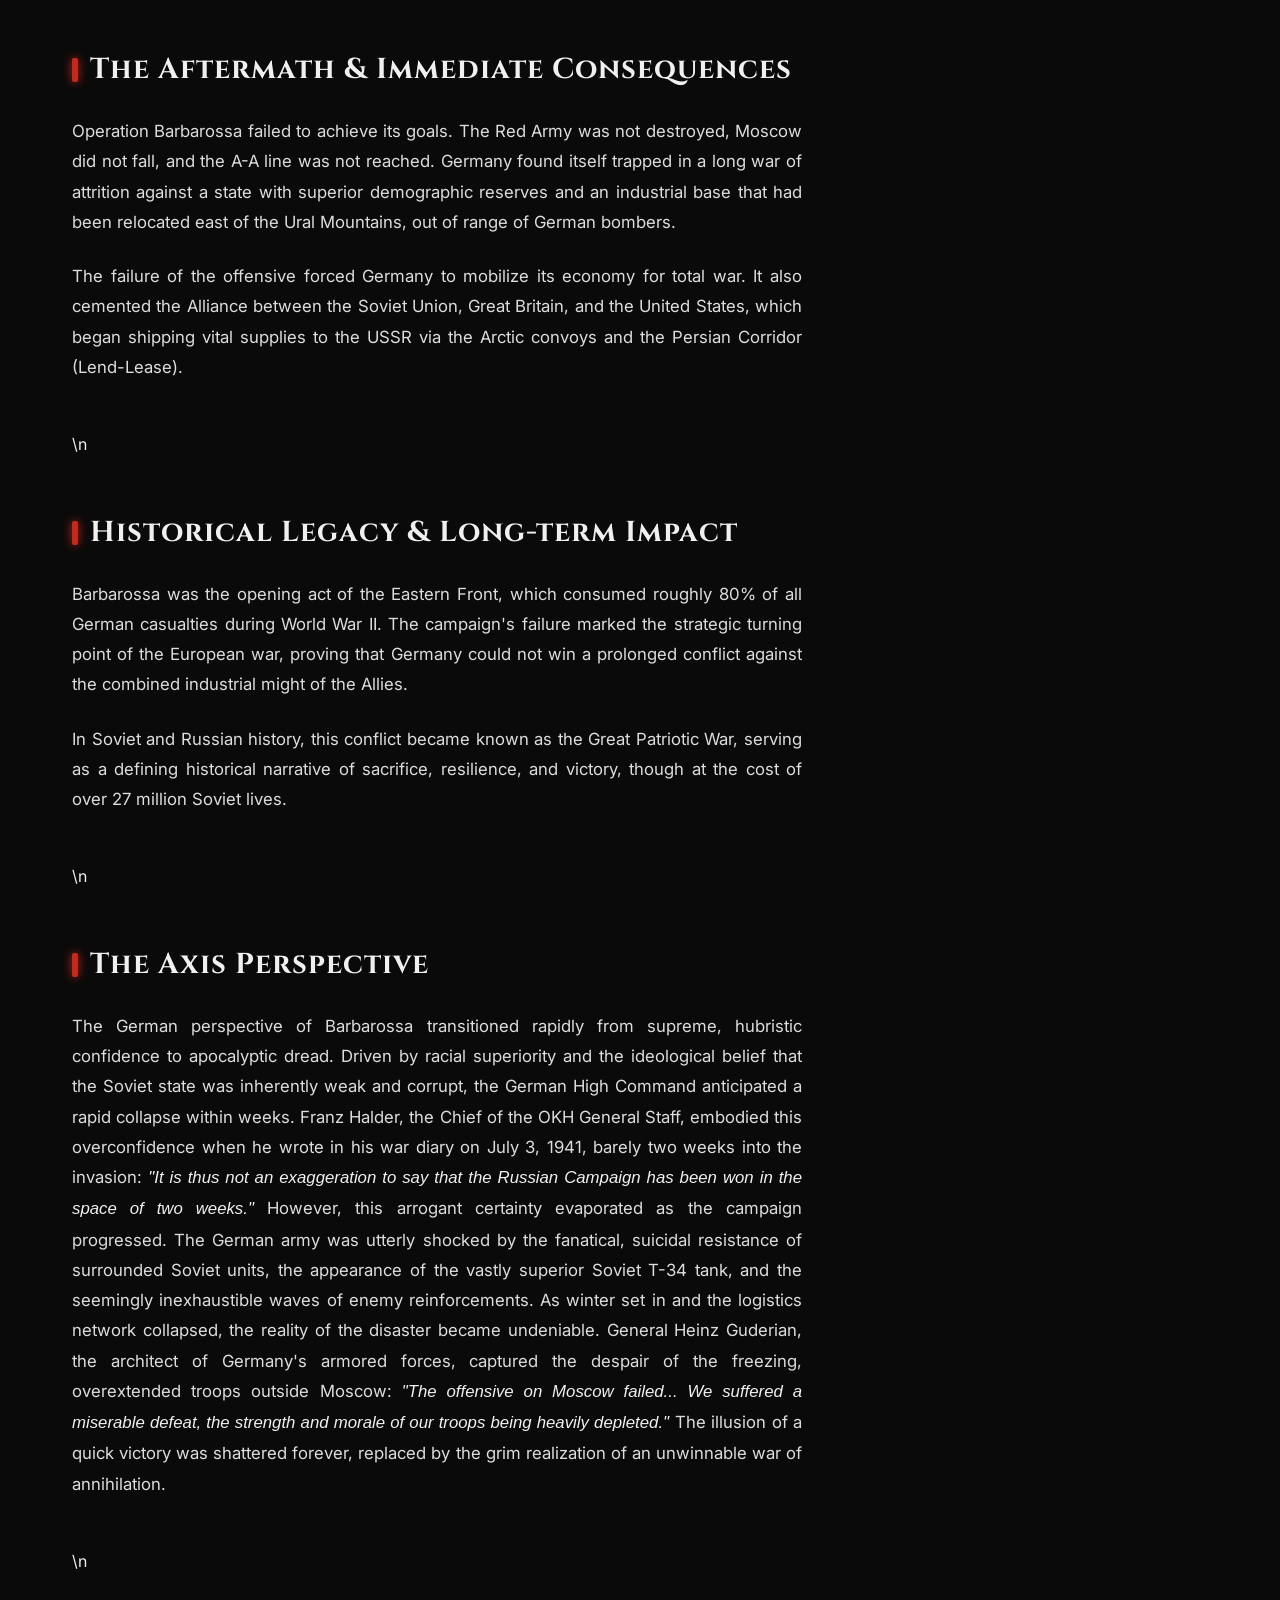
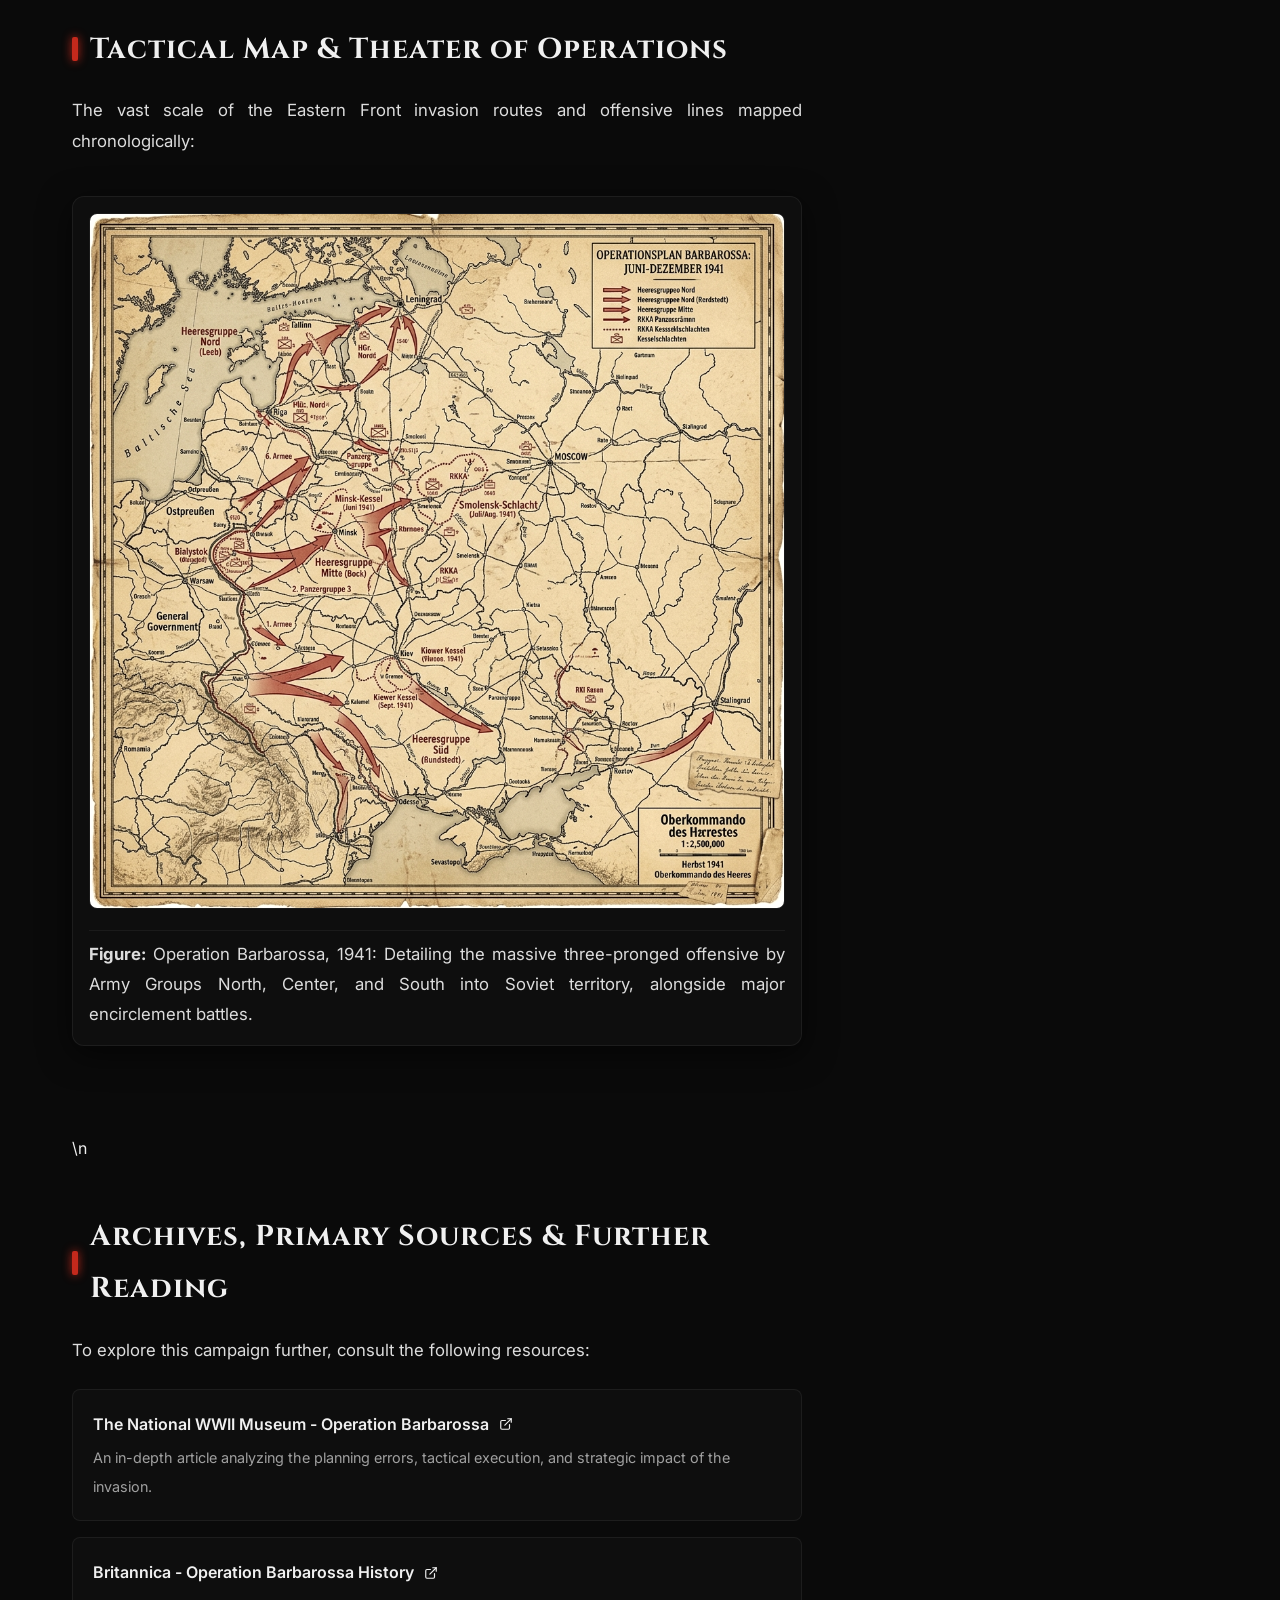
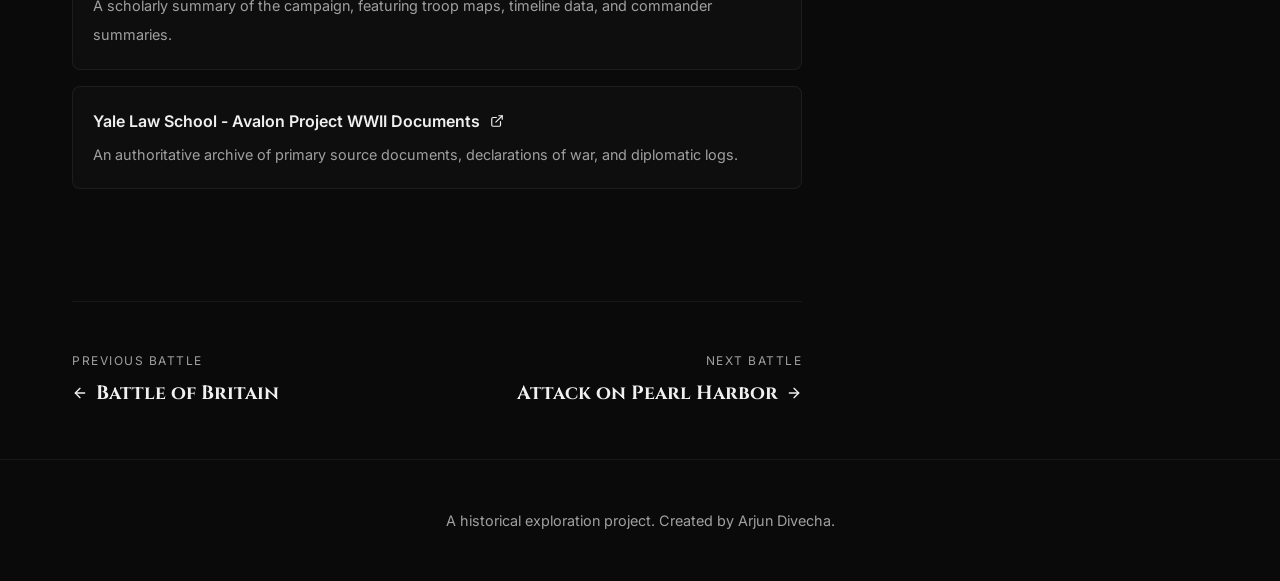
==== commit 263b9ca3: "feat: restore Axis Perspective chapters for all battles" ====
--- a/battles/barbarossa.html
+++ b/battles/barbarossa.html
@@ -88,6 +88,11 @@
         <section class="chapter" id="historical-legacy-and-long-term-impact">
             <h2 class="chapter-title">Historical Legacy & Long-term Impact</h2>
             <p>Barbarossa was the opening act of the Eastern Front, which consumed roughly 80% of all German casualties during World War II. The campaign's failure marked the strategic turning point of the European war, proving that Germany could not win a prolonged conflict against the combined industrial might of the Allies.</p><p>In Soviet and Russian history, this conflict became known as the Great Patriotic War, serving as a defining historical narrative of sacrifice, resilience, and victory, though at the cost of over 27 million Soviet lives.</p>
+        </section>
+        \n
+        <section class="chapter" id="the-axis-perspective">
+            <h2 class="chapter-title">The Axis Perspective</h2>
+            <p>The German perspective of Barbarossa transitioned rapidly from supreme, hubristic confidence to apocalyptic dread. Driven by racial superiority and the ideological belief that the Soviet state was inherently weak and corrupt, the German High Command anticipated a rapid collapse within weeks. Franz Halder, the Chief of the OKH General Staff, embodied this overconfidence when he wrote in his war diary on July 3, 1941, barely two weeks into the invasion: <em>"It is thus not an exaggeration to say that the Russian Campaign has been won in the space of two weeks."</em> However, this arrogant certainty evaporated as the campaign progressed. The German army was utterly shocked by the fanatical, suicidal resistance of surrounded Soviet units, the appearance of the vastly superior Soviet T-34 tank, and the seemingly inexhaustible waves of enemy reinforcements. As winter set in and the logistics network collapsed, the reality of the disaster became undeniable. General Heinz Guderian, the architect of Germany's armored forces, captured the despair of the freezing, overextended troops outside Moscow: <em>"The offensive on Moscow failed... We suffered a miserable defeat, the strength and morale of our troops being heavily depleted."</em> The illusion of a quick victory was shattered forever, replaced by the grim realization of an unwinnable war of annihilation.</p>
         </section>
         \n
         <section class="chapter" id="tactical-map-and-theater-of-operations">
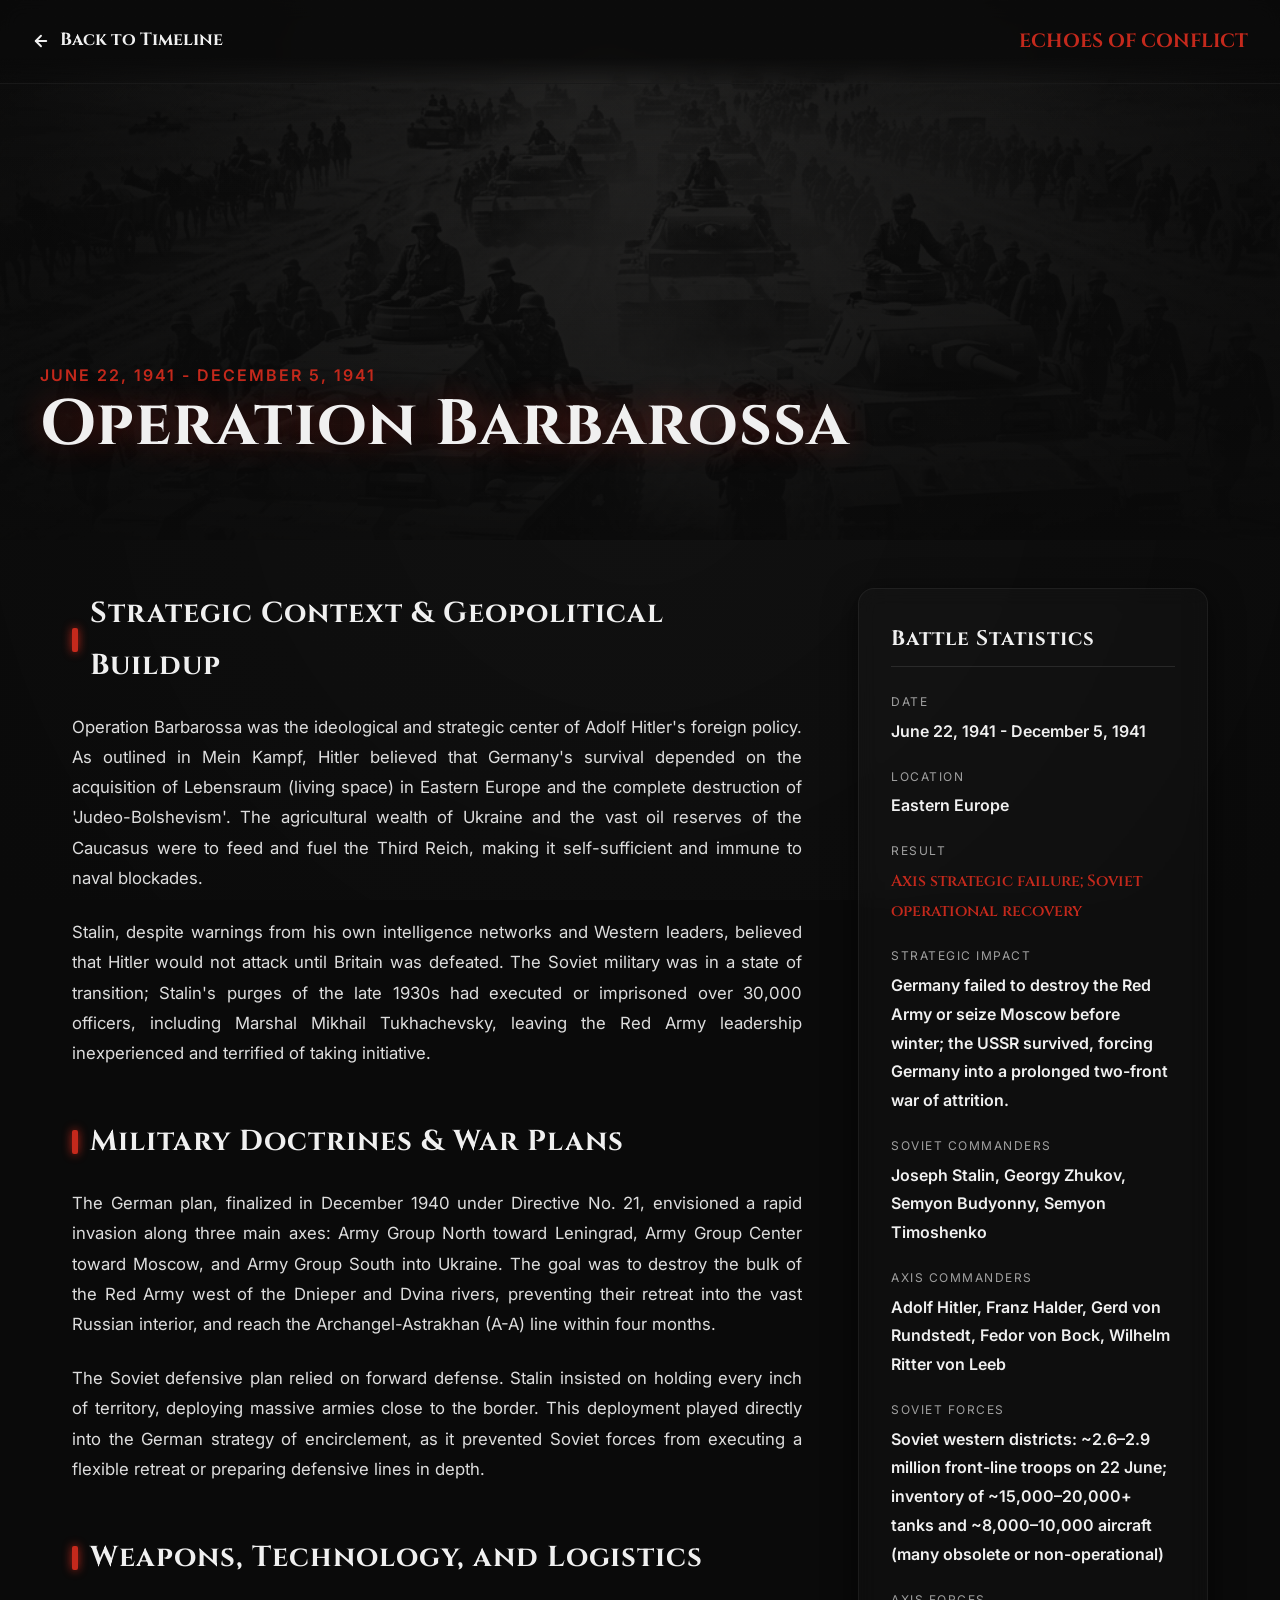
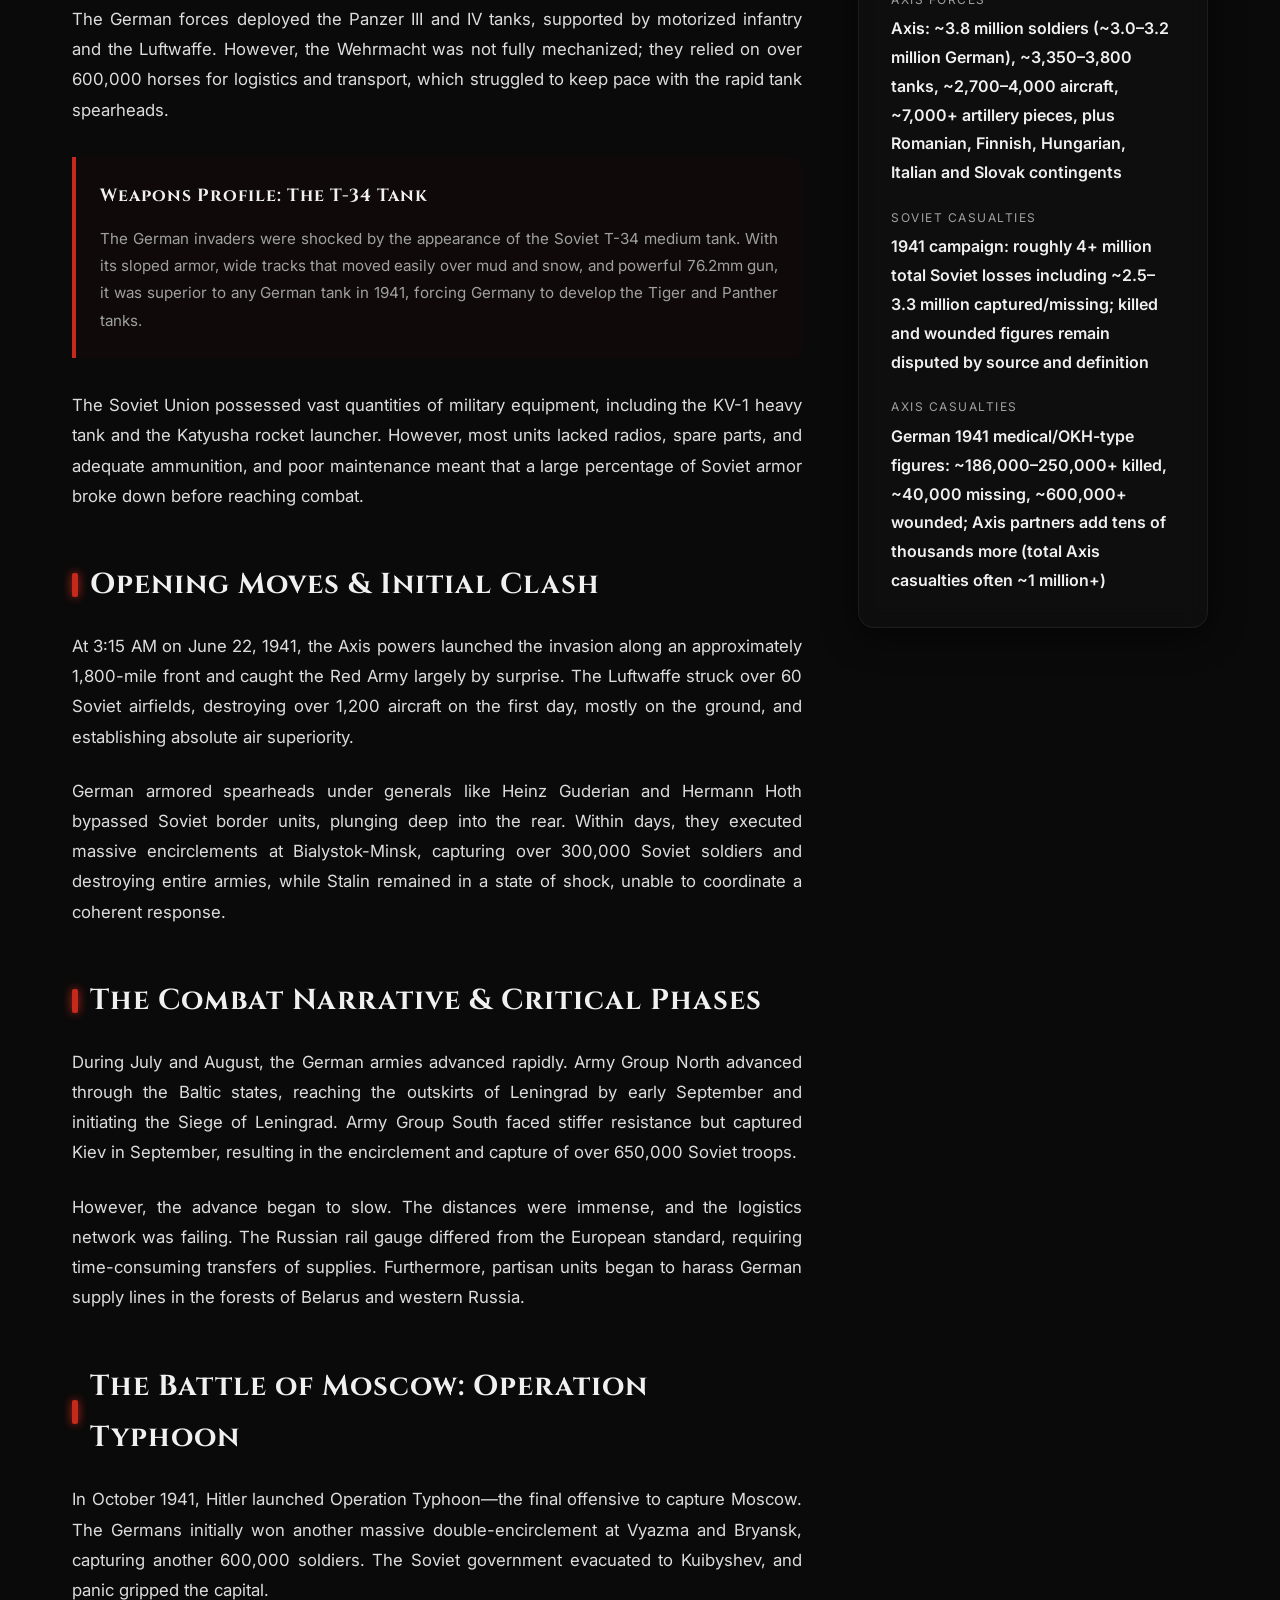
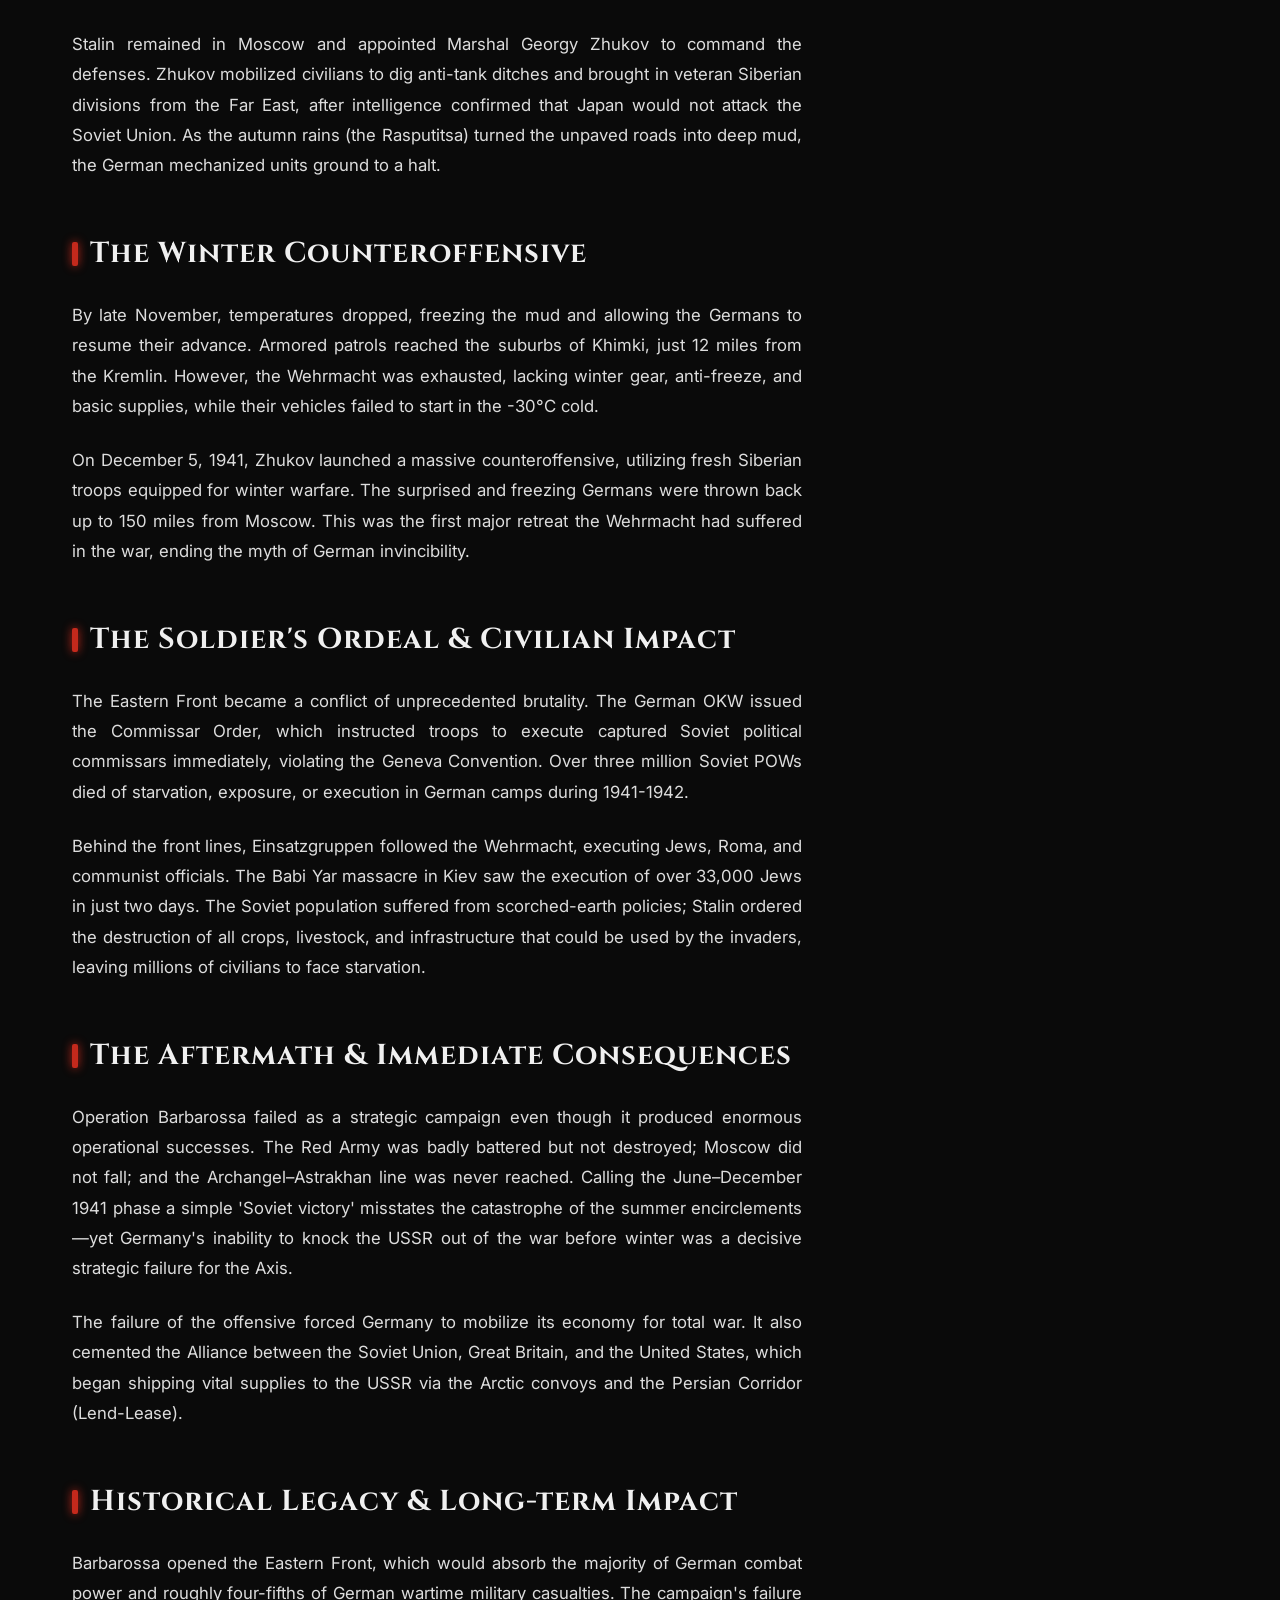
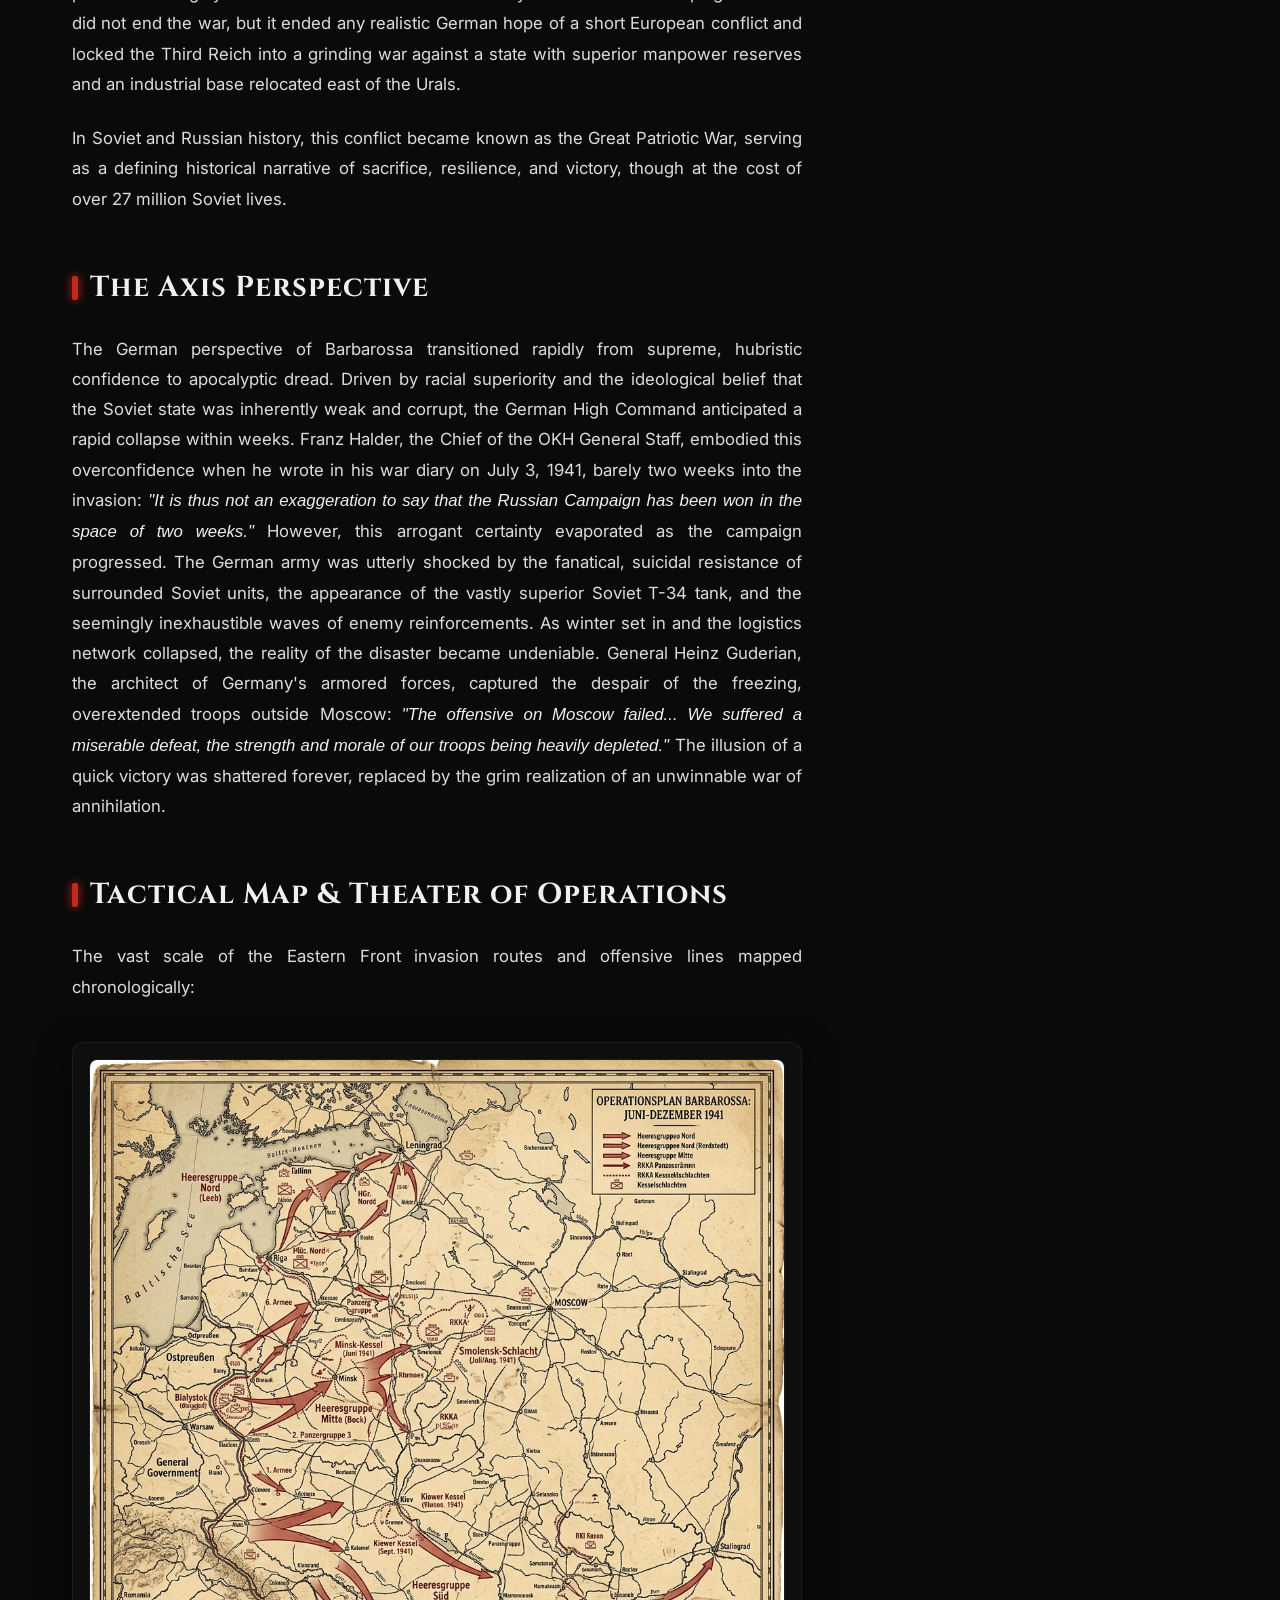
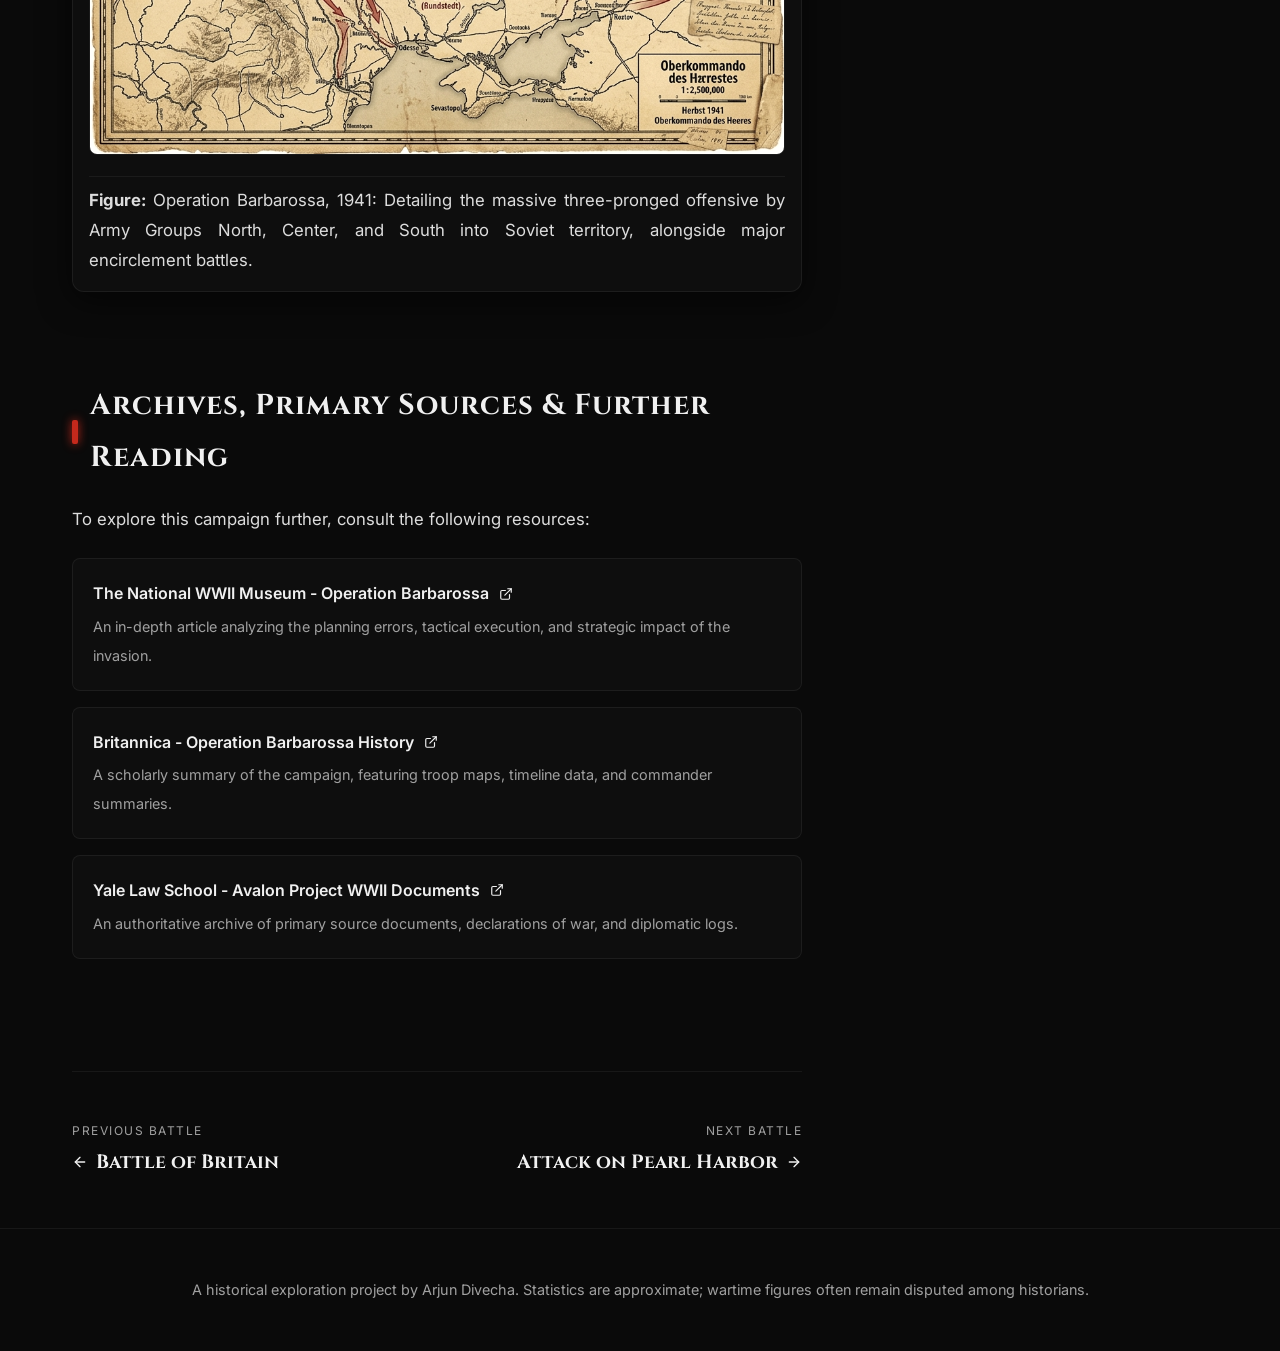
==== commit 1d99c5b2: "checkpoint: 2026-07-13 01:58 (auto)" ====
--- a/battles/barbarossa.html
+++ b/battles/barbarossa.html
@@ -3,7 +3,7 @@
 <head>
     <meta charset="UTF-8">
     <meta name="viewport" content="width=device-width, initial-scale=1.0">
-    <meta name="description" content="A deep historical exploration of the Operation Barbarossa during World War II.">
+    <meta name="description" content="Operation Barbarossa (June 22, 1941 - December 5, 1941): Germany failed to destroy the Red Army or seize Moscow before winter; the USSR survived, forcing Germany into a prolonged two-front war of attrition.">
     <title>Operation Barbarossa - Echoes of Conflict</title>
     <link rel="preconnect" href="https://fonts.googleapis.com">
     <link rel="preconnect" href="https://fonts.gstatic.com" crossorigin>
@@ -39,12 +39,14 @@
             <h2 class="chapter-title">Strategic Context & Geopolitical Buildup</h2>
             <p>Operation Barbarossa was the ideological and strategic center of Adolf Hitler's foreign policy. As outlined in Mein Kampf, Hitler believed that Germany's survival depended on the acquisition of Lebensraum (living space) in Eastern Europe and the complete destruction of 'Judeo-Bolshevism'. The agricultural wealth of Ukraine and the vast oil reserves of the Caucasus were to feed and fuel the Third Reich, making it self-sufficient and immune to naval blockades.</p><p>Stalin, despite warnings from his own intelligence networks and Western leaders, believed that Hitler would not attack until Britain was defeated. The Soviet military was in a state of transition; Stalin's purges of the late 1930s had executed or imprisoned over 30,000 officers, including Marshal Mikhail Tukhachevsky, leaving the Red Army leadership inexperienced and terrified of taking initiative.</p>
         </section>
-        \n
+        
+
         <section class="chapter" id="military-doctrines-and-war-plans">
             <h2 class="chapter-title">Military Doctrines & War Plans</h2>
             <p>The German plan, finalized in December 1940 under Directive No. 21, envisioned a rapid invasion along three main axes: Army Group North toward Leningrad, Army Group Center toward Moscow, and Army Group South into Ukraine. The goal was to destroy the bulk of the Red Army west of the Dnieper and Dvina rivers, preventing their retreat into the vast Russian interior, and reach the Archangel-Astrakhan (A-A) line within four months.</p><p>The Soviet defensive plan relied on forward defense. Stalin insisted on holding every inch of territory, deploying massive armies close to the border. This deployment played directly into the German strategy of encirclement, as it prevented Soviet forces from executing a flexible retreat or preparing defensive lines in depth.</p>
         </section>
-        \n
+        
+
         <section class="chapter" id="weapons,-technology,-and-logistics">
             <h2 class="chapter-title">Weapons, Technology, and Logistics</h2>
             <p>The German forces deployed the Panzer III and IV tanks, supported by motorized infantry and the Luftwaffe. However, the Wehrmacht was not fully mechanized; they relied on over 600,000 horses for logistics and transport, which struggled to keep pace with the rapid tank spearheads.</p>
@@ -54,47 +56,56 @@
                 </div>
                 <p>The Soviet Union possessed vast quantities of military equipment, including the KV-1 heavy tank and the Katyusha rocket launcher. However, most units lacked radios, spare parts, and adequate ammunition, and poor maintenance meant that a large percentage of Soviet armor broke down before reaching combat.</p>
         </section>
-        \n
+        
+
         <section class="chapter" id="opening-moves-and-initial-clash">
             <h2 class="chapter-title">Opening Moves & Initial Clash</h2>
-            <p>At 3:15 AM on June 22, 1941, the Axis powers launched the invasion along an 1,800-mile front, caught the Red Army completely by surprise. The Luftwaffe struck over 60 Soviet airfields, destroying over 1,200 aircraft on the first day, mostly on the ground, and establishing absolute air superiority.</p><p>German armored spearheads under generals like Heinz Guderian and Hermann Hoth bypassed Soviet border units, plunging deep into the rear. Within days, they executed massive encirclements at Bialystok-Minsk, capturing over 300,000 Soviet soldiers and destroying entire armies, while Stalin remained in a state of shock, unable to coordinate a coherent response.</p>
-        </section>
-        \n
+            <p>At 3:15 AM on June 22, 1941, the Axis powers launched the invasion along an approximately 1,800-mile front and caught the Red Army largely by surprise. The Luftwaffe struck over 60 Soviet airfields, destroying over 1,200 aircraft on the first day, mostly on the ground, and establishing absolute air superiority.</p><p>German armored spearheads under generals like Heinz Guderian and Hermann Hoth bypassed Soviet border units, plunging deep into the rear. Within days, they executed massive encirclements at Bialystok-Minsk, capturing over 300,000 Soviet soldiers and destroying entire armies, while Stalin remained in a state of shock, unable to coordinate a coherent response.</p>
+        </section>
+        
+
         <section class="chapter" id="the-combat-narrative-and-critical-phases">
             <h2 class="chapter-title">The Combat Narrative & Critical Phases</h2>
             <p>During July and August, the German armies advanced rapidly. Army Group North advanced through the Baltic states, reaching the outskirts of Leningrad by early September and initiating the Siege of Leningrad. Army Group South faced stiffer resistance but captured Kiev in September, resulting in the encirclement and capture of over 650,000 Soviet troops.</p><p>However, the advance began to slow. The distances were immense, and the logistics network was failing. The Russian rail gauge differed from the European standard, requiring time-consuming transfers of supplies. Furthermore, partisan units began to harass German supply lines in the forests of Belarus and western Russia.</p>
         </section>
-        \n
+        
+
         <section class="chapter" id="the-battle-of-moscow:-operation-typhoon">
             <h2 class="chapter-title">The Battle of Moscow: Operation Typhoon</h2>
             <p>In October 1941, Hitler launched Operation Typhoon—the final offensive to capture Moscow. The Germans initially won another massive double-encirclement at Vyazma and Bryansk, capturing another 600,000 soldiers. The Soviet government evacuated to Kuibyshev, and panic gripped the capital.</p><p>Stalin remained in Moscow and appointed Marshal Georgy Zhukov to command the defenses. Zhukov mobilized civilians to dig anti-tank ditches and brought in veteran Siberian divisions from the Far East, after intelligence confirmed that Japan would not attack the Soviet Union. As the autumn rains (the Rasputitsa) turned the unpaved roads into deep mud, the German mechanized units ground to a halt.</p>
         </section>
-        \n
+        
+
         <section class="chapter" id="the-winter-counteroffensive">
             <h2 class="chapter-title">The Winter Counteroffensive</h2>
             <p>By late November, temperatures dropped, freezing the mud and allowing the Germans to resume their advance. Armored patrols reached the suburbs of Khimki, just 12 miles from the Kremlin. However, the Wehrmacht was exhausted, lacking winter gear, anti-freeze, and basic supplies, while their vehicles failed to start in the -30°C cold.</p><p>On December 5, 1941, Zhukov launched a massive counteroffensive, utilizing fresh Siberian troops equipped for winter warfare. The surprised and freezing Germans were thrown back up to 150 miles from Moscow. This was the first major retreat the Wehrmacht had suffered in the war, ending the myth of German invincibility.</p>
         </section>
-        \n
+        
+
         <section class="chapter" id="the-soldier's-ordeal-and-civilian-impact">
             <h2 class="chapter-title">The Soldier's Ordeal & Civilian Impact</h2>
             <p>The Eastern Front became a conflict of unprecedented brutality. The German OKW issued the Commissar Order, which instructed troops to execute captured Soviet political commissars immediately, violating the Geneva Convention. Over three million Soviet POWs died of starvation, exposure, or execution in German camps during 1941-1942.</p><p>Behind the front lines, Einsatzgruppen followed the Wehrmacht, executing Jews, Roma, and communist officials. The Babi Yar massacre in Kiev saw the execution of over 33,000 Jews in just two days. The Soviet population suffered from scorched-earth policies; Stalin ordered the destruction of all crops, livestock, and infrastructure that could be used by the invaders, leaving millions of civilians to face starvation.</p>
         </section>
-        \n
+        
+
         <section class="chapter" id="the-aftermath-and-immediate-consequences">
             <h2 class="chapter-title">The Aftermath & Immediate Consequences</h2>
-            <p>Operation Barbarossa failed to achieve its goals. The Red Army was not destroyed, Moscow did not fall, and the A-A line was not reached. Germany found itself trapped in a long war of attrition against a state with superior demographic reserves and an industrial base that had been relocated east of the Ural Mountains, out of range of German bombers.</p><p>The failure of the offensive forced Germany to mobilize its economy for total war. It also cemented the Alliance between the Soviet Union, Great Britain, and the United States, which began shipping vital supplies to the USSR via the Arctic convoys and the Persian Corridor (Lend-Lease).</p>
-        </section>
-        \n
+            <p>Operation Barbarossa failed as a strategic campaign even though it produced enormous operational successes. The Red Army was badly battered but not destroyed; Moscow did not fall; and the Archangel–Astrakhan line was never reached. Calling the June–December 1941 phase a simple 'Soviet victory' misstates the catastrophe of the summer encirclements—yet Germany's inability to knock the USSR out of the war before winter was a decisive strategic failure for the Axis.</p><p>The failure of the offensive forced Germany to mobilize its economy for total war. It also cemented the Alliance between the Soviet Union, Great Britain, and the United States, which began shipping vital supplies to the USSR via the Arctic convoys and the Persian Corridor (Lend-Lease).</p>
+        </section>
+        
+
         <section class="chapter" id="historical-legacy-and-long-term-impact">
             <h2 class="chapter-title">Historical Legacy & Long-term Impact</h2>
-            <p>Barbarossa was the opening act of the Eastern Front, which consumed roughly 80% of all German casualties during World War II. The campaign's failure marked the strategic turning point of the European war, proving that Germany could not win a prolonged conflict against the combined industrial might of the Allies.</p><p>In Soviet and Russian history, this conflict became known as the Great Patriotic War, serving as a defining historical narrative of sacrifice, resilience, and victory, though at the cost of over 27 million Soviet lives.</p>
-        </section>
-        \n
+            <p>Barbarossa opened the Eastern Front, which would absorb the majority of German combat power and roughly four-fifths of German wartime military casualties. The campaign's failure did not end the war, but it ended any realistic German hope of a short European conflict and locked the Third Reich into a grinding war against a state with superior manpower reserves and an industrial base relocated east of the Urals.</p><p>In Soviet and Russian history, this conflict became known as the Great Patriotic War, serving as a defining historical narrative of sacrifice, resilience, and victory, though at the cost of over 27 million Soviet lives.</p>
+        </section>
+        
+
         <section class="chapter" id="the-axis-perspective">
             <h2 class="chapter-title">The Axis Perspective</h2>
             <p>The German perspective of Barbarossa transitioned rapidly from supreme, hubristic confidence to apocalyptic dread. Driven by racial superiority and the ideological belief that the Soviet state was inherently weak and corrupt, the German High Command anticipated a rapid collapse within weeks. Franz Halder, the Chief of the OKH General Staff, embodied this overconfidence when he wrote in his war diary on July 3, 1941, barely two weeks into the invasion: <em>"It is thus not an exaggeration to say that the Russian Campaign has been won in the space of two weeks."</em> However, this arrogant certainty evaporated as the campaign progressed. The German army was utterly shocked by the fanatical, suicidal resistance of surrounded Soviet units, the appearance of the vastly superior Soviet T-34 tank, and the seemingly inexhaustible waves of enemy reinforcements. As winter set in and the logistics network collapsed, the reality of the disaster became undeniable. General Heinz Guderian, the architect of Germany's armored forces, captured the despair of the freezing, overextended troops outside Moscow: <em>"The offensive on Moscow failed... We suffered a miserable defeat, the strength and morale of our troops being heavily depleted."</em> The illusion of a quick victory was shattered forever, replaced by the grim realization of an unwinnable war of annihilation.</p>
         </section>
-        \n
+        
+
         <section class="chapter" id="tactical-map-and-theater-of-operations">
             <h2 class="chapter-title">Tactical Map & Theater of Operations</h2>
             <p>The vast scale of the Eastern Front invasion routes and offensive lines mapped chronologically:</p>
@@ -104,7 +115,8 @@
                 </div>
                 
         </section>
-        \n
+        
+
         <section class="chapter" id="archives,-primary-sources-and-further-reading">
             <h2 class="chapter-title">Archives, Primary Sources & Further Reading</h2>
             <p>To explore this campaign further, consult the following resources:</p><ul class="sources-list">
@@ -161,14 +173,14 @@
                 </div>
                 <div class="stat-item">
                     <span class="stat-label">Result</span>
-                    <span class="stat-value outcome">Strategic Soviet victory</span>
+                    <span class="stat-value outcome">Axis strategic failure; Soviet operational recovery</span>
                 </div>
                 <div class="stat-item">
                     <span class="stat-label">Strategic Impact</span>
-                    <span class="stat-value">Failure of Blitzkrieg to knock out the Soviet Union; Germany forced into an unsustainable war of attrition on two fronts.</span>
-                </div>
-                <div class="stat-item">
-                    <span class="stat-label">Allied Commanders</span>
+                    <span class="stat-value">Germany failed to destroy the Red Army or seize Moscow before winter; the USSR survived, forcing Germany into a prolonged two-front war of attrition.</span>
+                </div>
+                <div class="stat-item">
+                    <span class="stat-label">Soviet Commanders</span>
                     <span class="stat-value">Joseph Stalin, Georgy Zhukov, Semyon Budyonny, Semyon Timoshenko</span>
                 </div>
                 <div class="stat-item">
@@ -176,20 +188,20 @@
                     <span class="stat-value">Adolf Hitler, Franz Halder, Gerd von Rundstedt, Fedor von Bock, Wilhelm Ritter von Leeb</span>
                 </div>
                 <div class="stat-item">
-                    <span class="stat-label">Allied Forces</span>
-                    <span class="stat-value">Soviet Union: 2.7 million active front-line soldiers, over 20,000 tanks, 8,000 aircraft</span>
+                    <span class="stat-label">Soviet Forces</span>
+                    <span class="stat-value">Soviet western districts: ~2.6–2.9 million front-line troops on 22 June; inventory of ~15,000–20,000+ tanks and ~8,000–10,000 aircraft (many obsolete or non-operational)</span>
                 </div>
                 <div class="stat-item">
                     <span class="stat-label">Axis Forces</span>
-                    <span class="stat-value">Axis: 3.8 million soldiers (3.2 million Germans), 3,300 tanks, 2,700 aircraft, 7,000 artillery pieces</span>
-                </div>
-                <div class="stat-item">
-                    <span class="stat-label">Allied Casualties</span>
-                    <span class="stat-value">Over 560,000 killed, 1.3 million wounded, 2.3 million captured/missing</span>
+                    <span class="stat-value">Axis: ~3.8 million soldiers (~3.0–3.2 million German), ~3,350–3,800 tanks, ~2,700–4,000 aircraft, ~7,000+ artillery pieces, plus Romanian, Finnish, Hungarian, Italian and Slovak contingents</span>
+                </div>
+                <div class="stat-item">
+                    <span class="stat-label">Soviet Casualties</span>
+                    <span class="stat-value">1941 campaign: roughly 4+ million total Soviet losses including ~2.5–3.3 million captured/missing; killed and wounded figures remain disputed by source and definition</span>
                 </div>
                 <div class="stat-item">
                     <span class="stat-label">Axis Casualties</span>
-                    <span class="stat-value">Approx. 250,000 killed, 500,000 wounded, 25,000 missing</span>
+                    <span class="stat-value">German 1941 medical/OKH-type figures: ~186,000–250,000+ killed, ~40,000 missing, ~600,000+ wounded; Axis partners add tens of thousands more (total Axis casualties often ~1 million+)</span>
                 </div>
             </div>
         </aside>
@@ -225,7 +237,7 @@
     </div>
 
     <footer>
-        <p>A historical exploration project. Created by Arjun Divecha.</p>
+        <p>A historical exploration project by Arjun Divecha. Statistics are approximate; wartime figures often remain disputed among historians.</p>
     </footer>
 </body>
 </html>
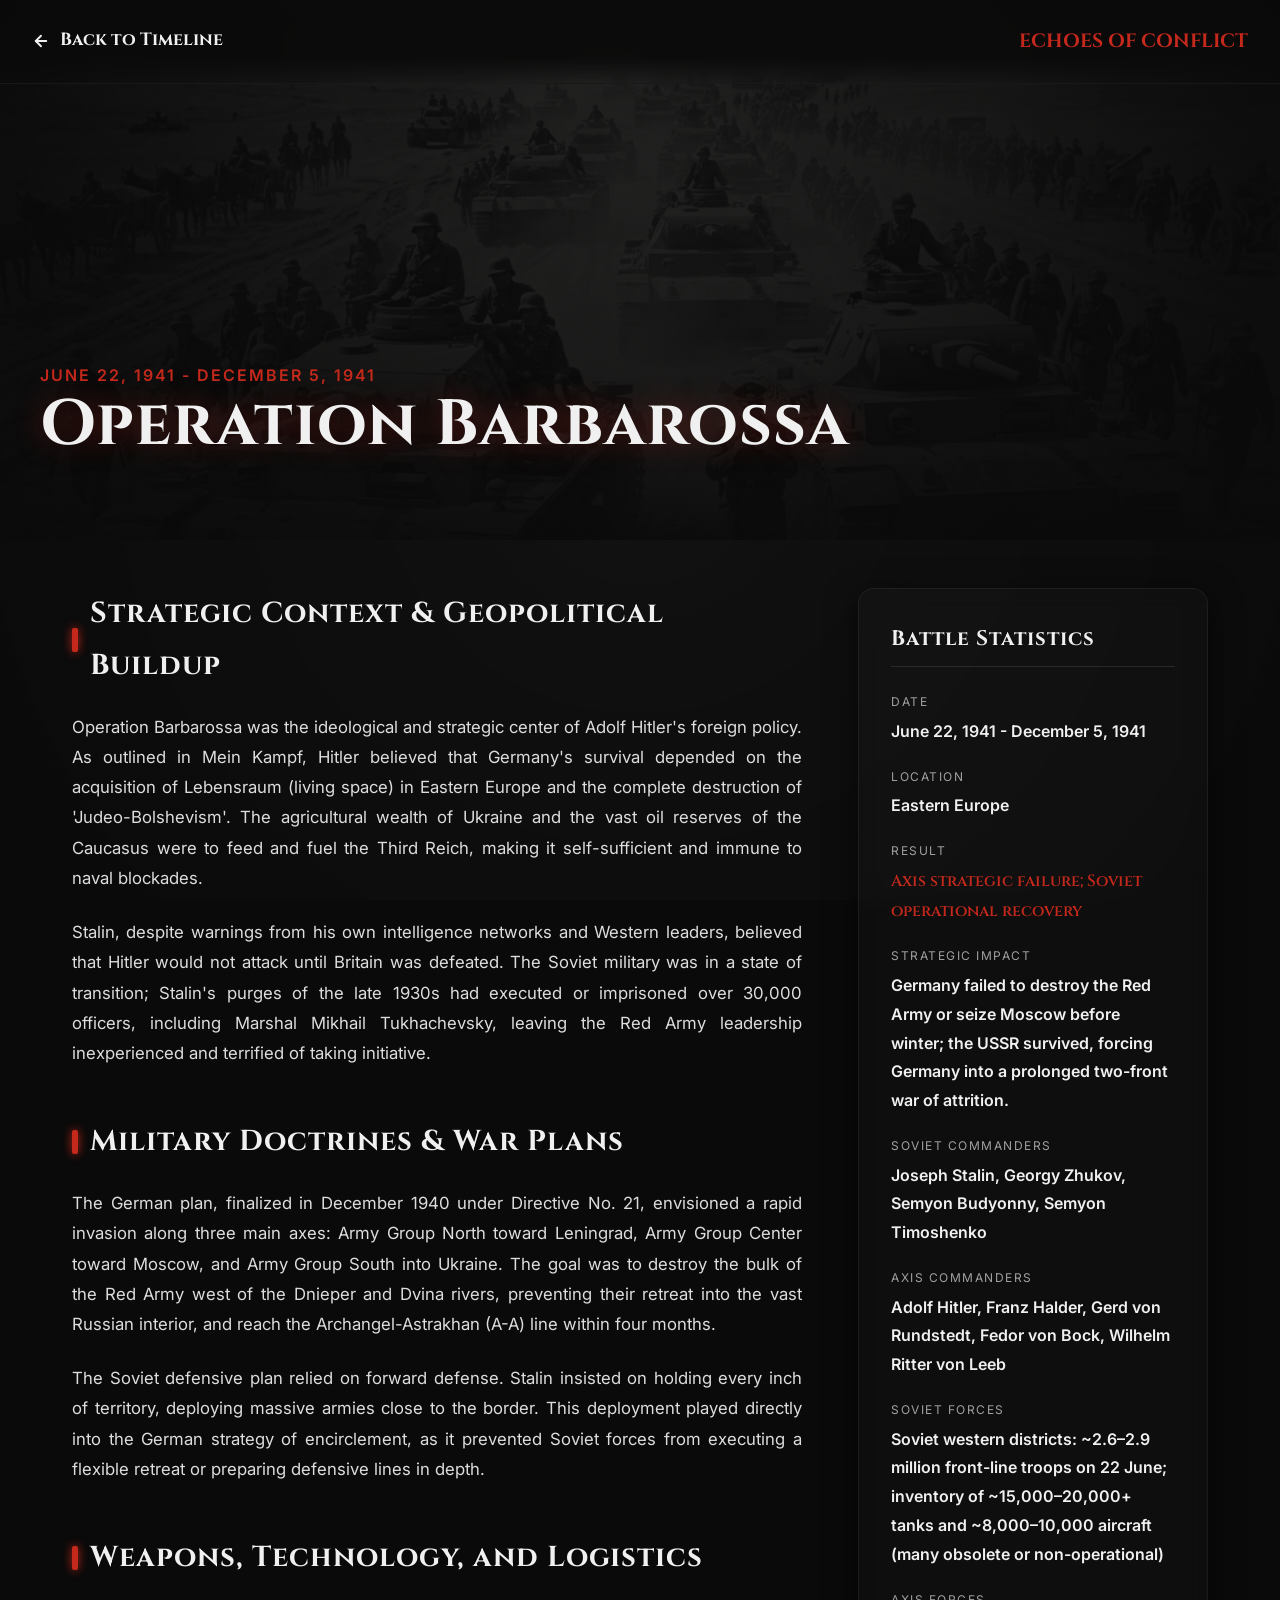
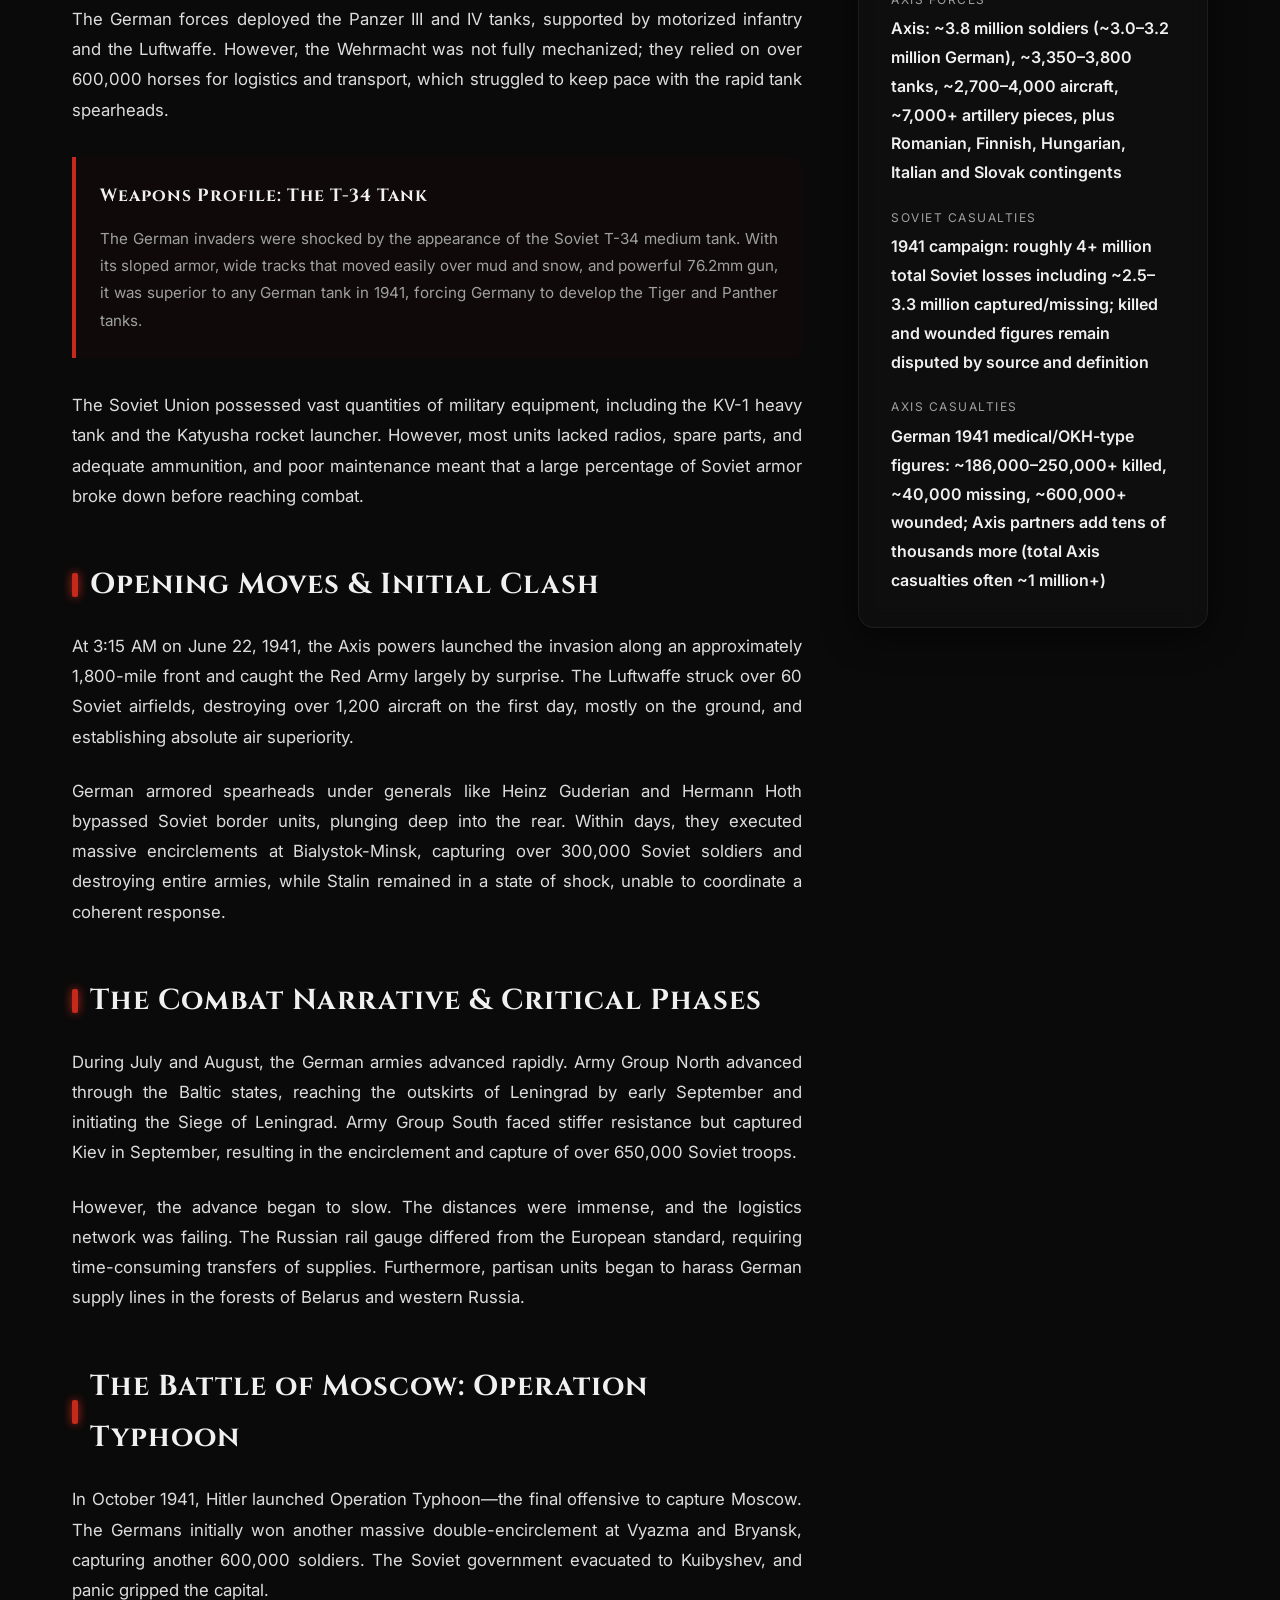
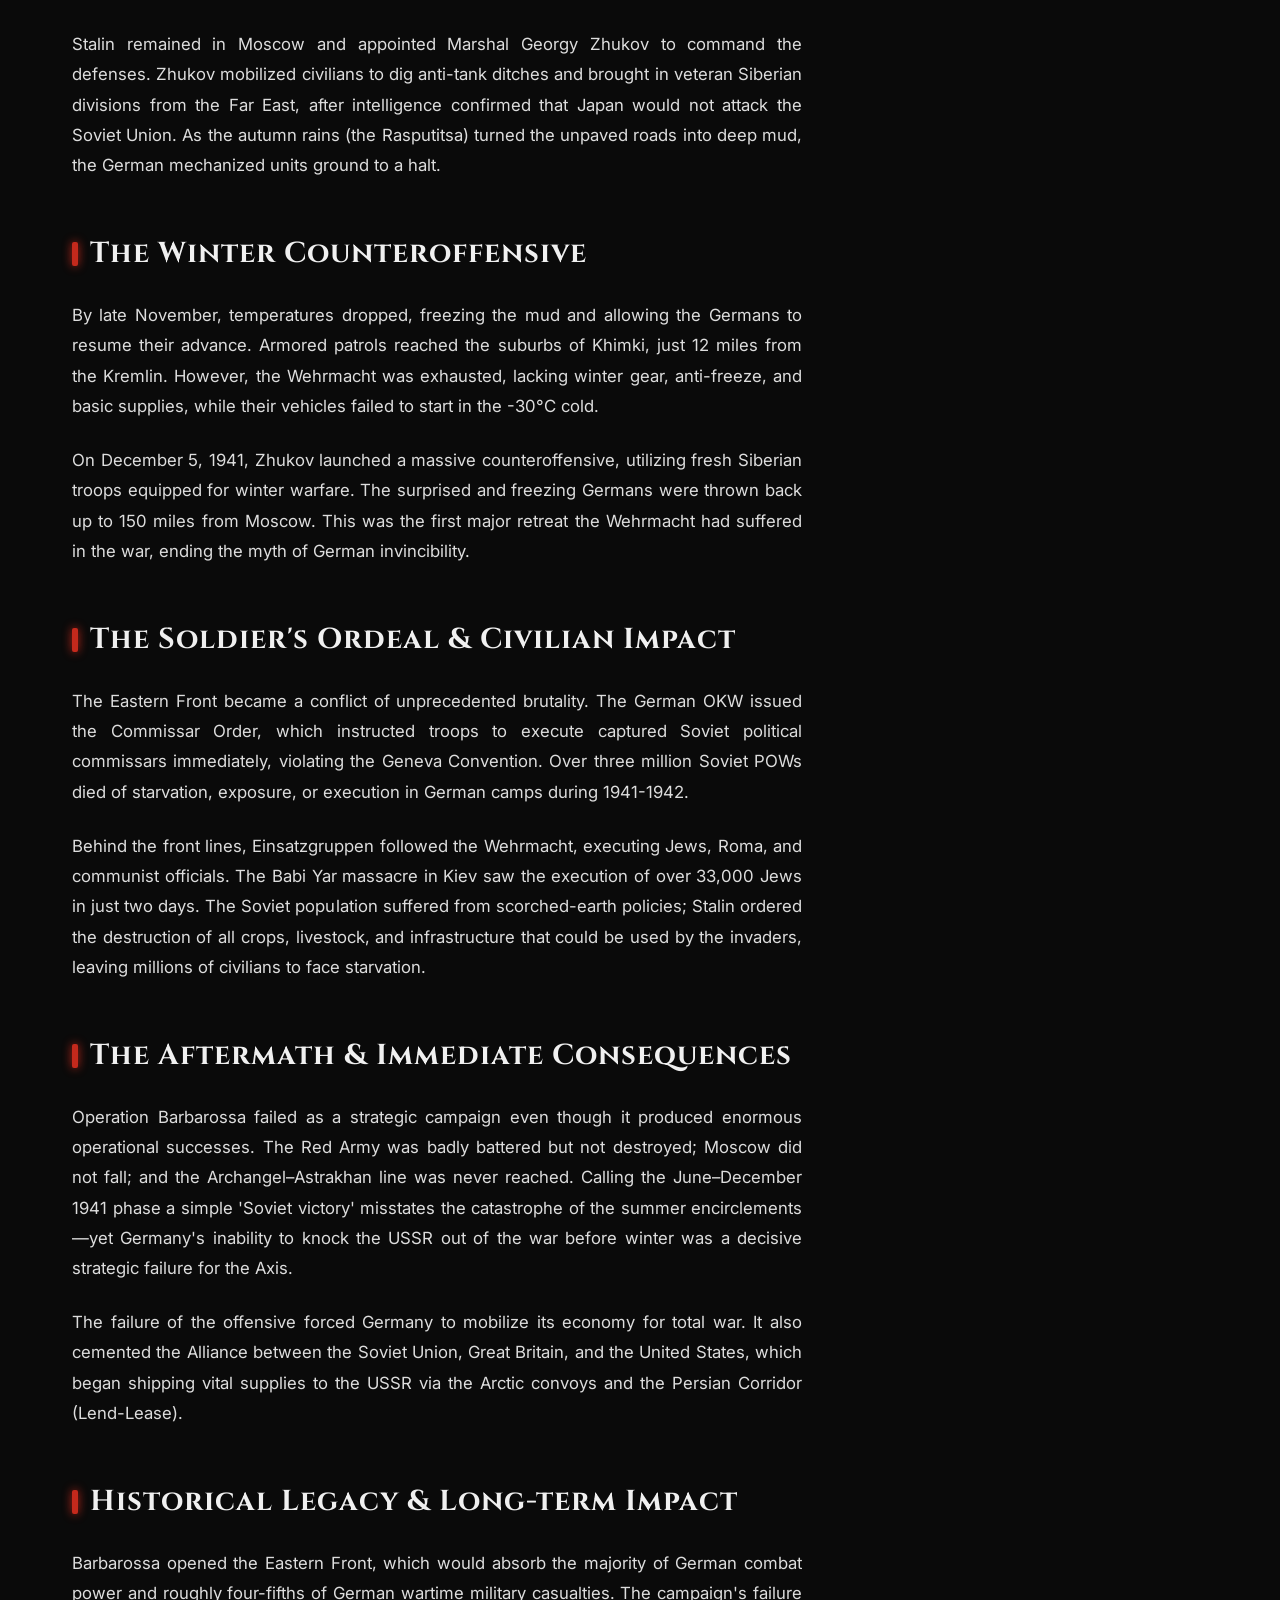
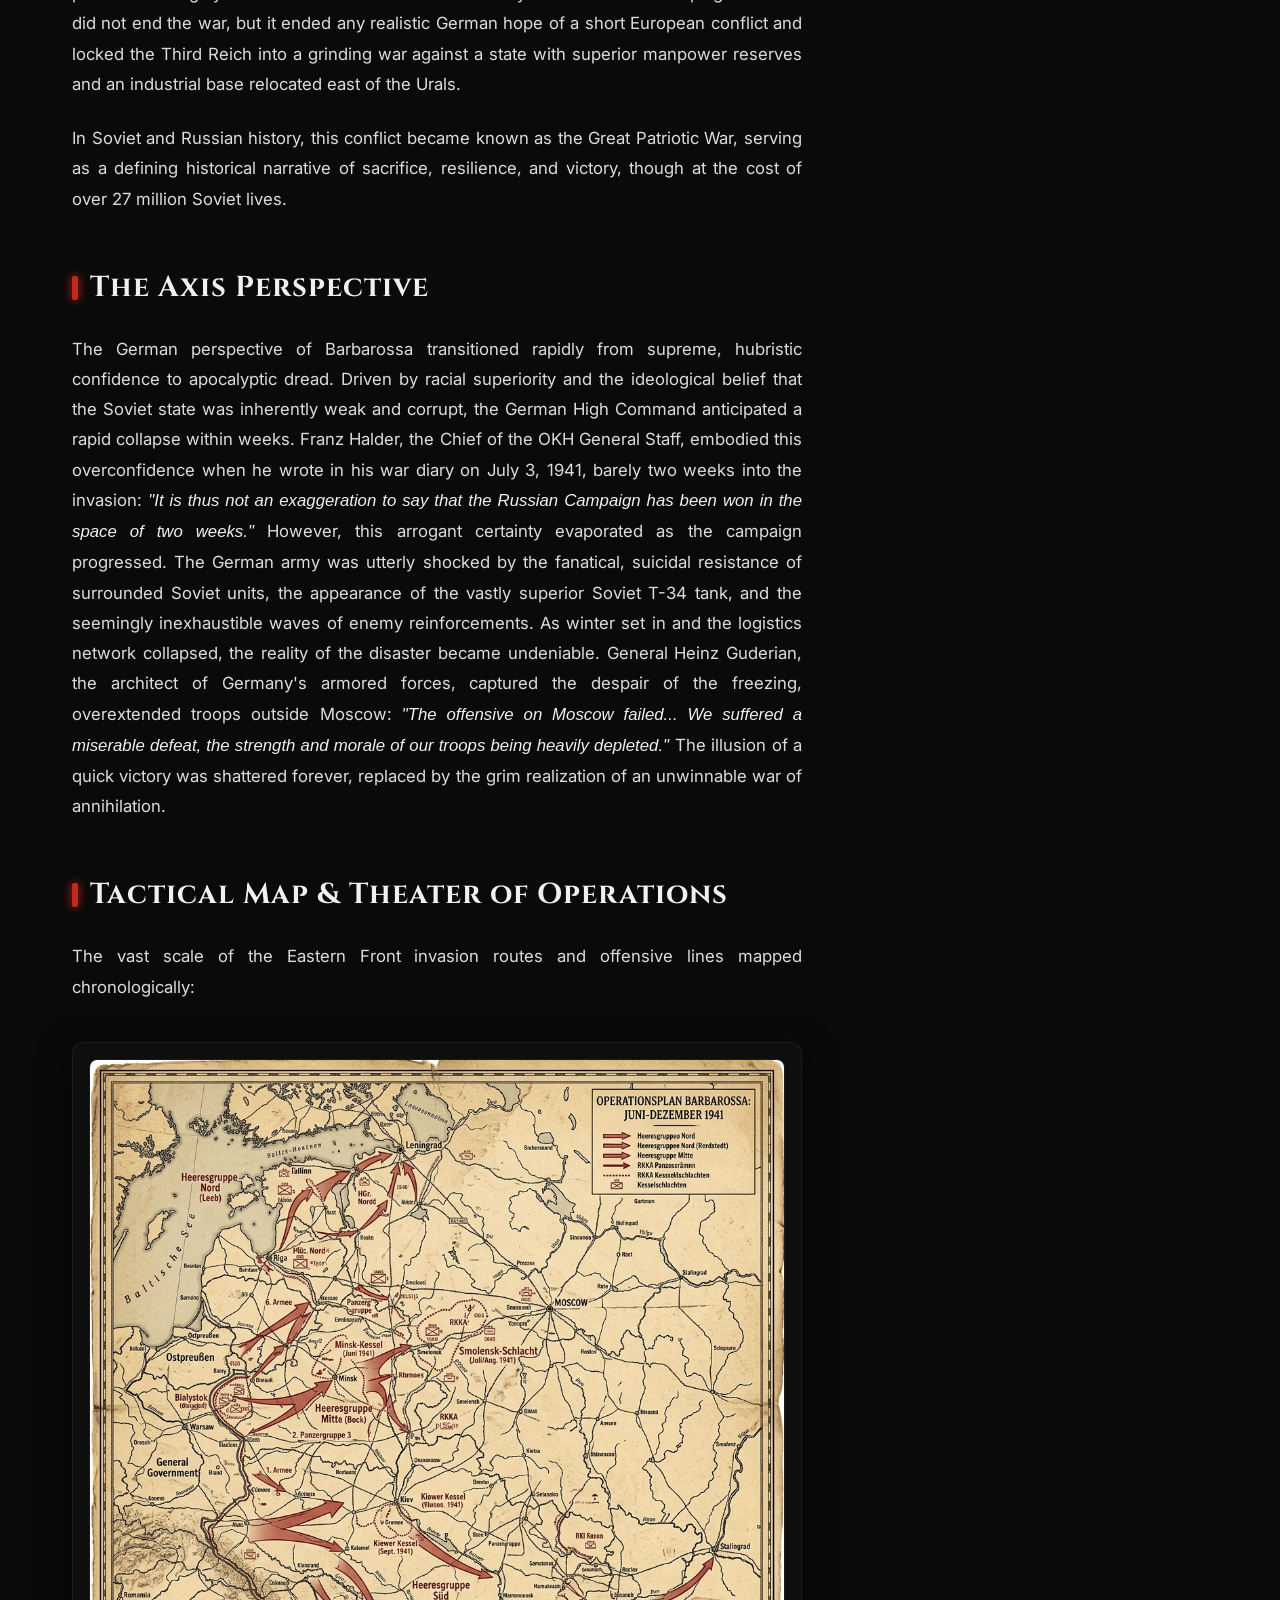
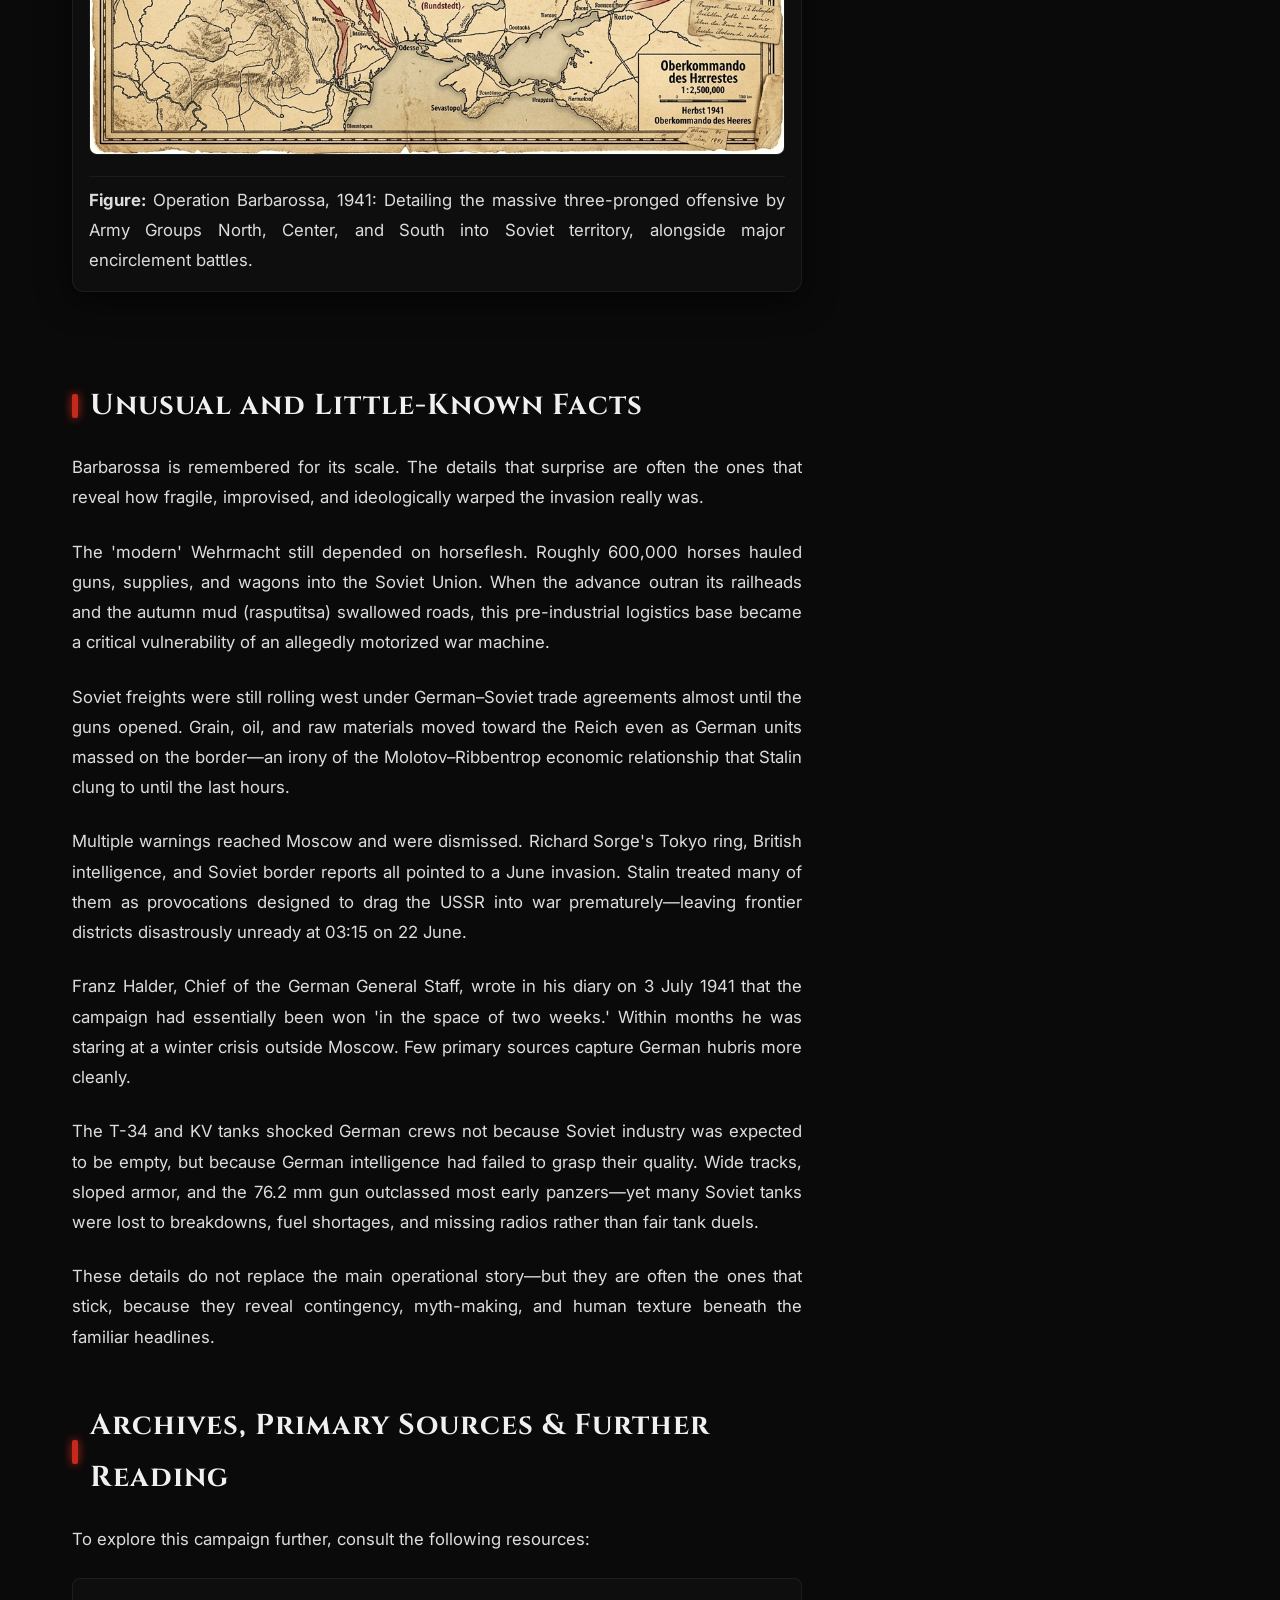
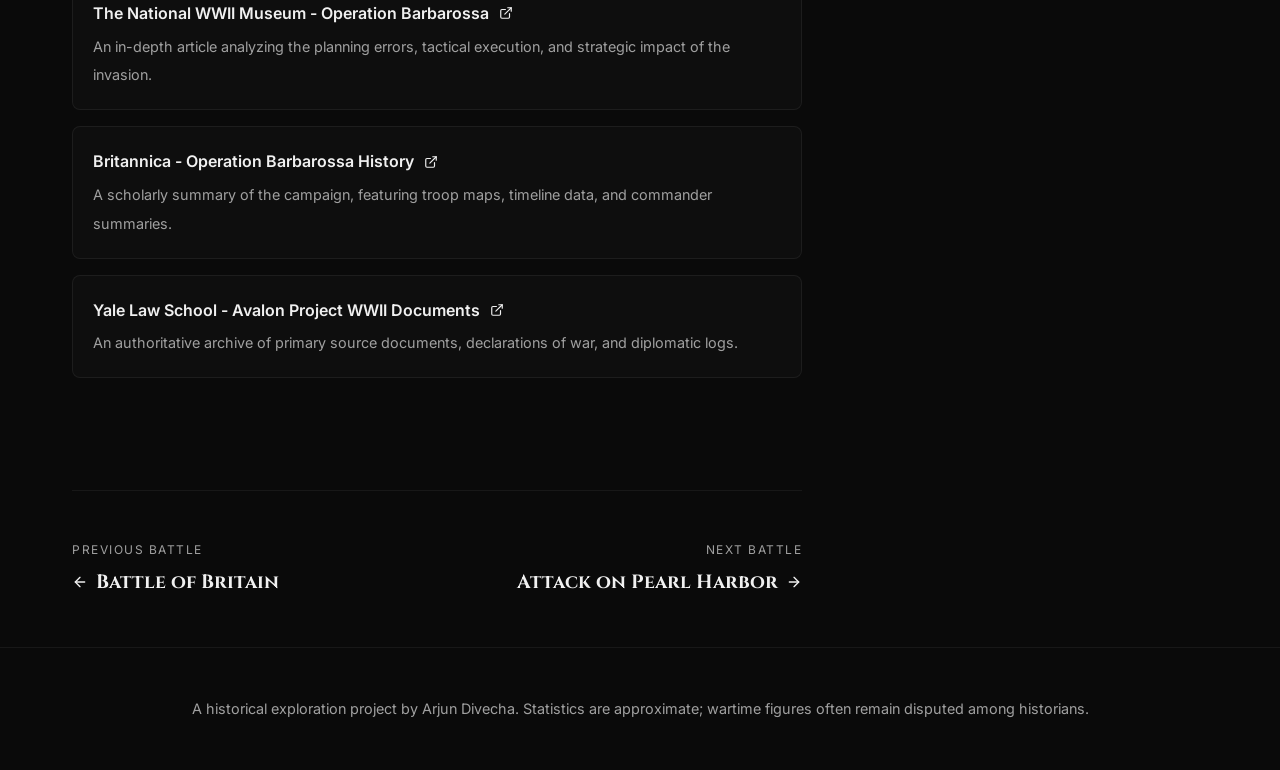
==== commit 80fc9194: "checkpoint: 2026-07-13 01:59 (auto)" ====
--- a/battles/barbarossa.html
+++ b/battles/barbarossa.html
@@ -114,6 +114,12 @@
                     <p class="battle-map-caption"><strong>Figure:</strong> Operation Barbarossa, 1941: Detailing the massive three-pronged offensive by Army Groups North, Center, and South into Soviet territory, alongside major encirclement battles.</p>
                 </div>
                 
+        </section>
+        
+
+        <section class="chapter" id="unusual-and-little-known-facts">
+            <h2 class="chapter-title">Unusual and Little-Known Facts</h2>
+            <p>Barbarossa is remembered for its scale. The details that surprise are often the ones that reveal how fragile, improvised, and ideologically warped the invasion really was.</p><p>The 'modern' Wehrmacht still depended on horseflesh. Roughly 600,000 horses hauled guns, supplies, and wagons into the Soviet Union. When the advance outran its railheads and the autumn mud (rasputitsa) swallowed roads, this pre-industrial logistics base became a critical vulnerability of an allegedly motorized war machine.</p><p>Soviet freights were still rolling west under German–Soviet trade agreements almost until the guns opened. Grain, oil, and raw materials moved toward the Reich even as German units massed on the border—an irony of the Molotov–Ribbentrop economic relationship that Stalin clung to until the last hours.</p><p>Multiple warnings reached Moscow and were dismissed. Richard Sorge's Tokyo ring, British intelligence, and Soviet border reports all pointed to a June invasion. Stalin treated many of them as provocations designed to drag the USSR into war prematurely—leaving frontier districts disastrously unready at 03:15 on 22 June.</p><p>Franz Halder, Chief of the German General Staff, wrote in his diary on 3 July 1941 that the campaign had essentially been won 'in the space of two weeks.' Within months he was staring at a winter crisis outside Moscow. Few primary sources capture German hubris more cleanly.</p><p>The T-34 and KV tanks shocked German crews not because Soviet industry was expected to be empty, but because German intelligence had failed to grasp their quality. Wide tracks, sloped armor, and the 76.2 mm gun outclassed most early panzers—yet many Soviet tanks were lost to breakdowns, fuel shortages, and missing radios rather than fair tank duels.</p><p>These details do not replace the main operational story—but they are often the ones that stick, because they reveal contingency, myth-making, and human texture beneath the familiar headlines.</p>
         </section>
         
 
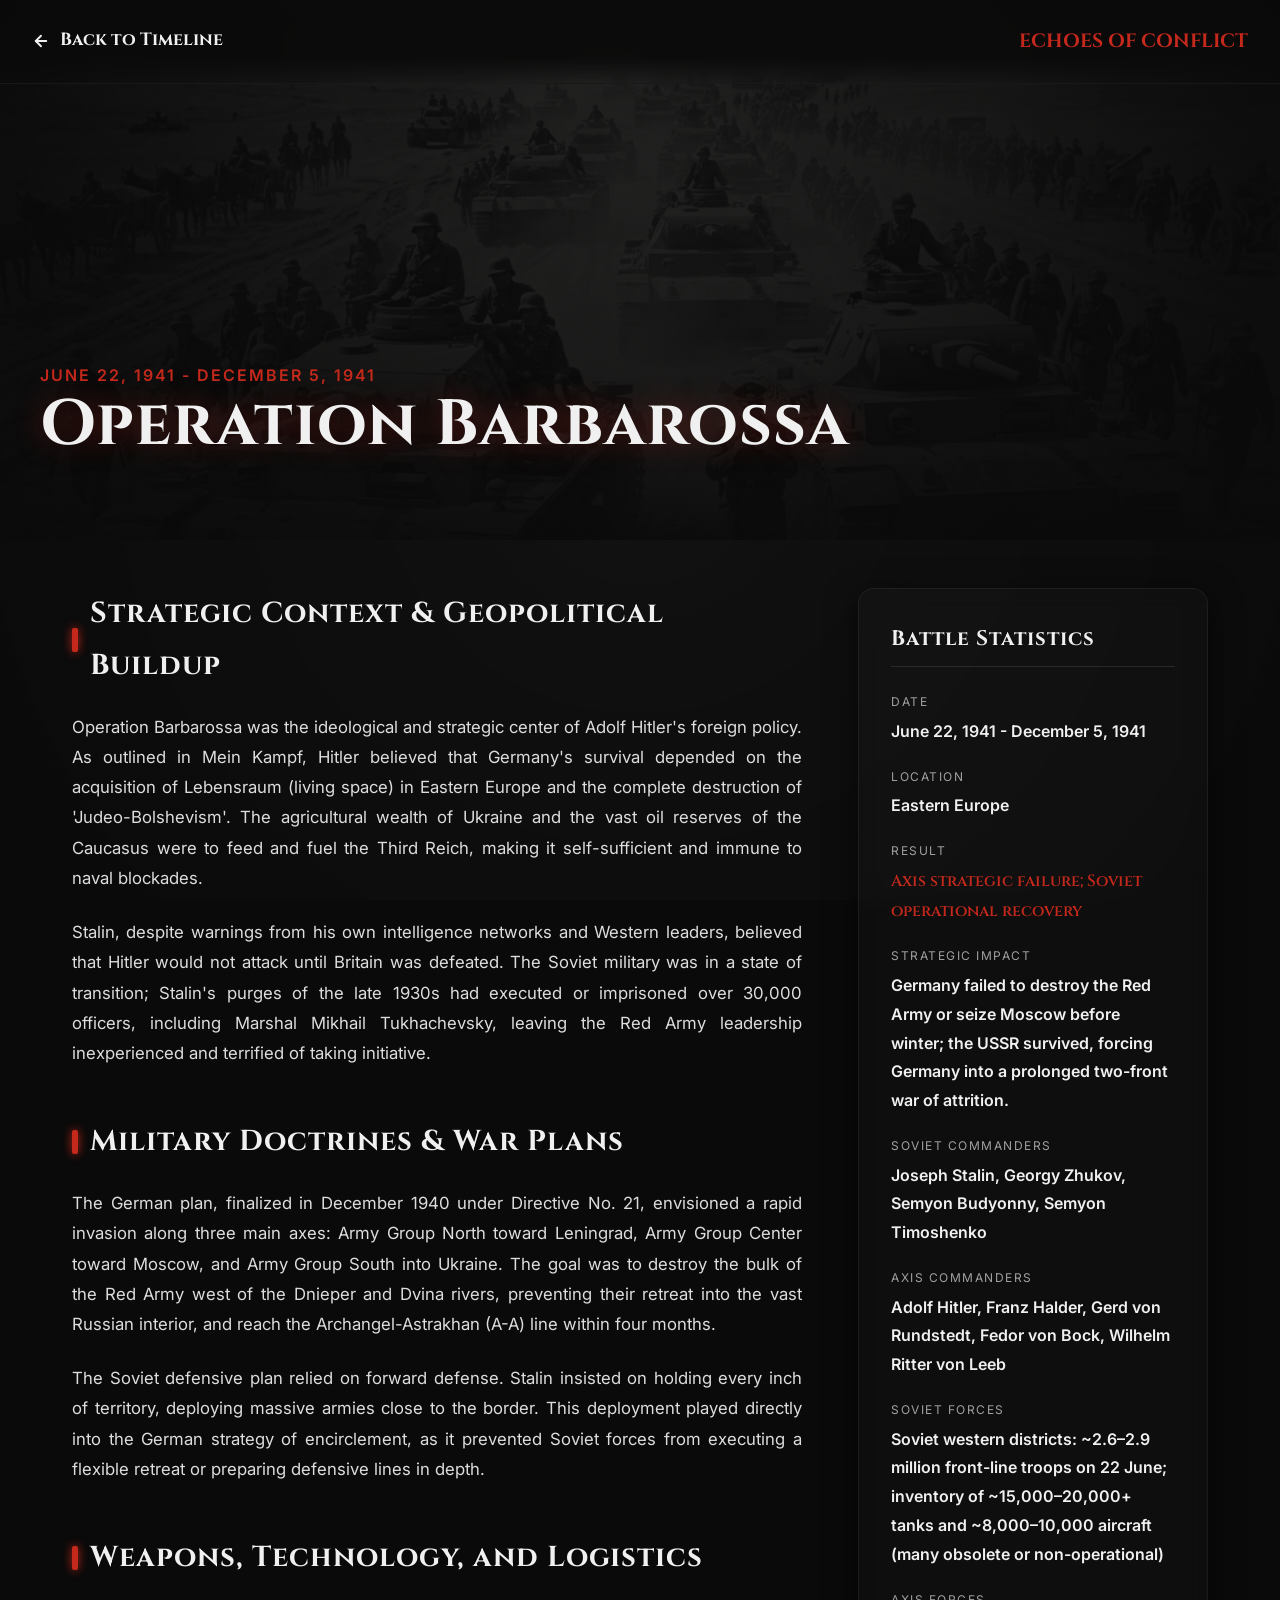
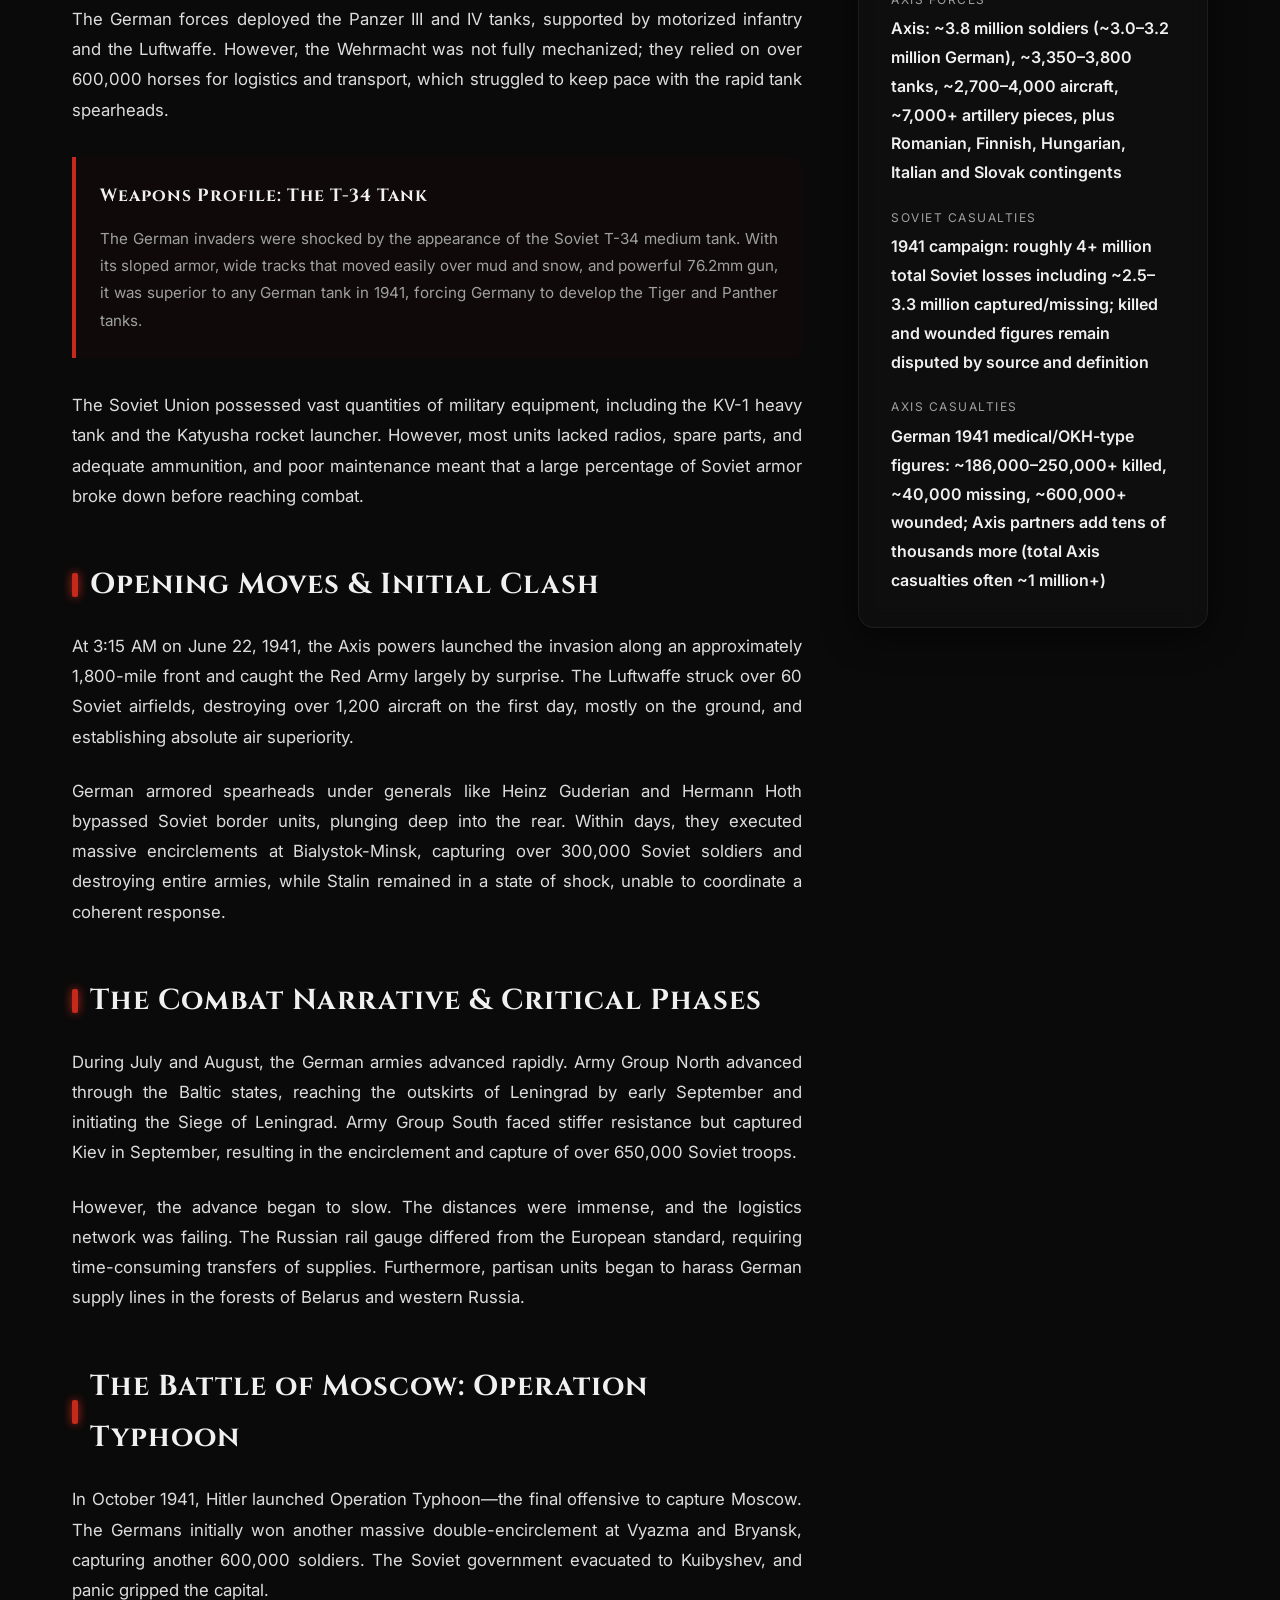
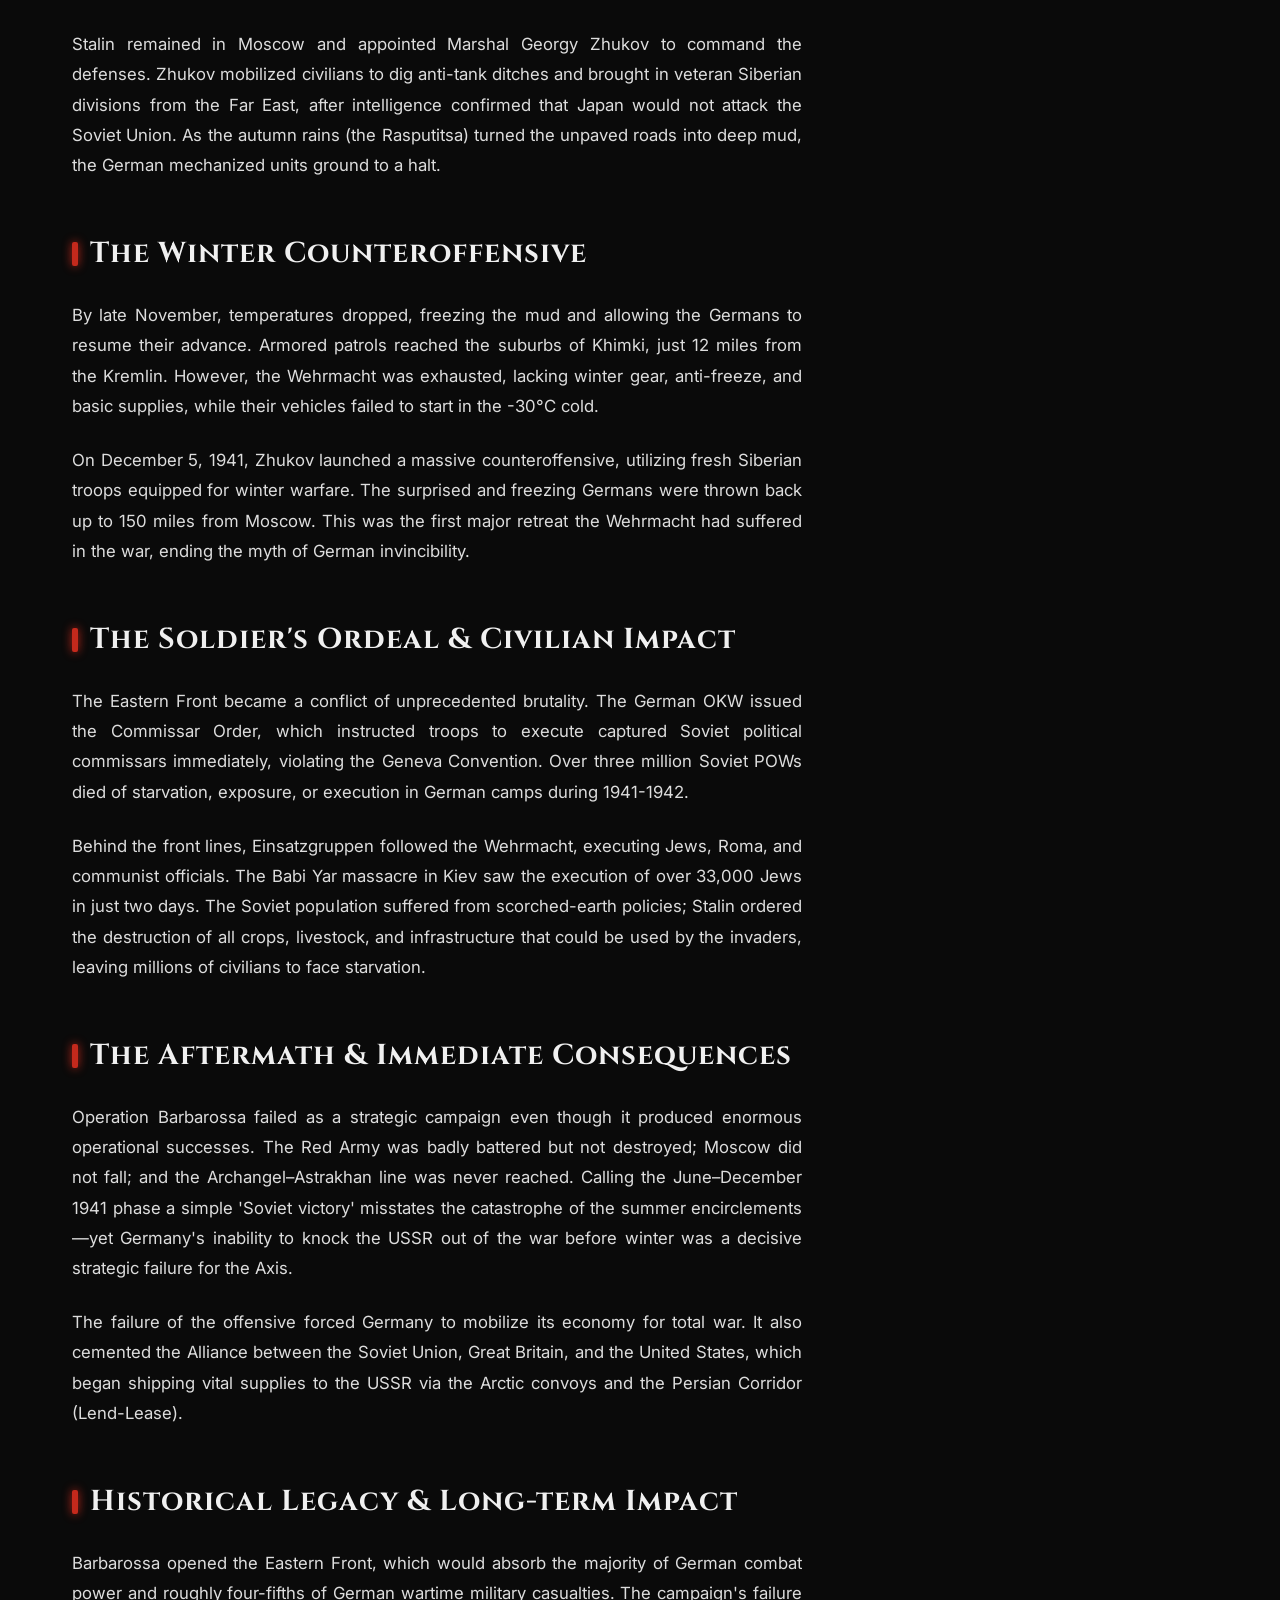
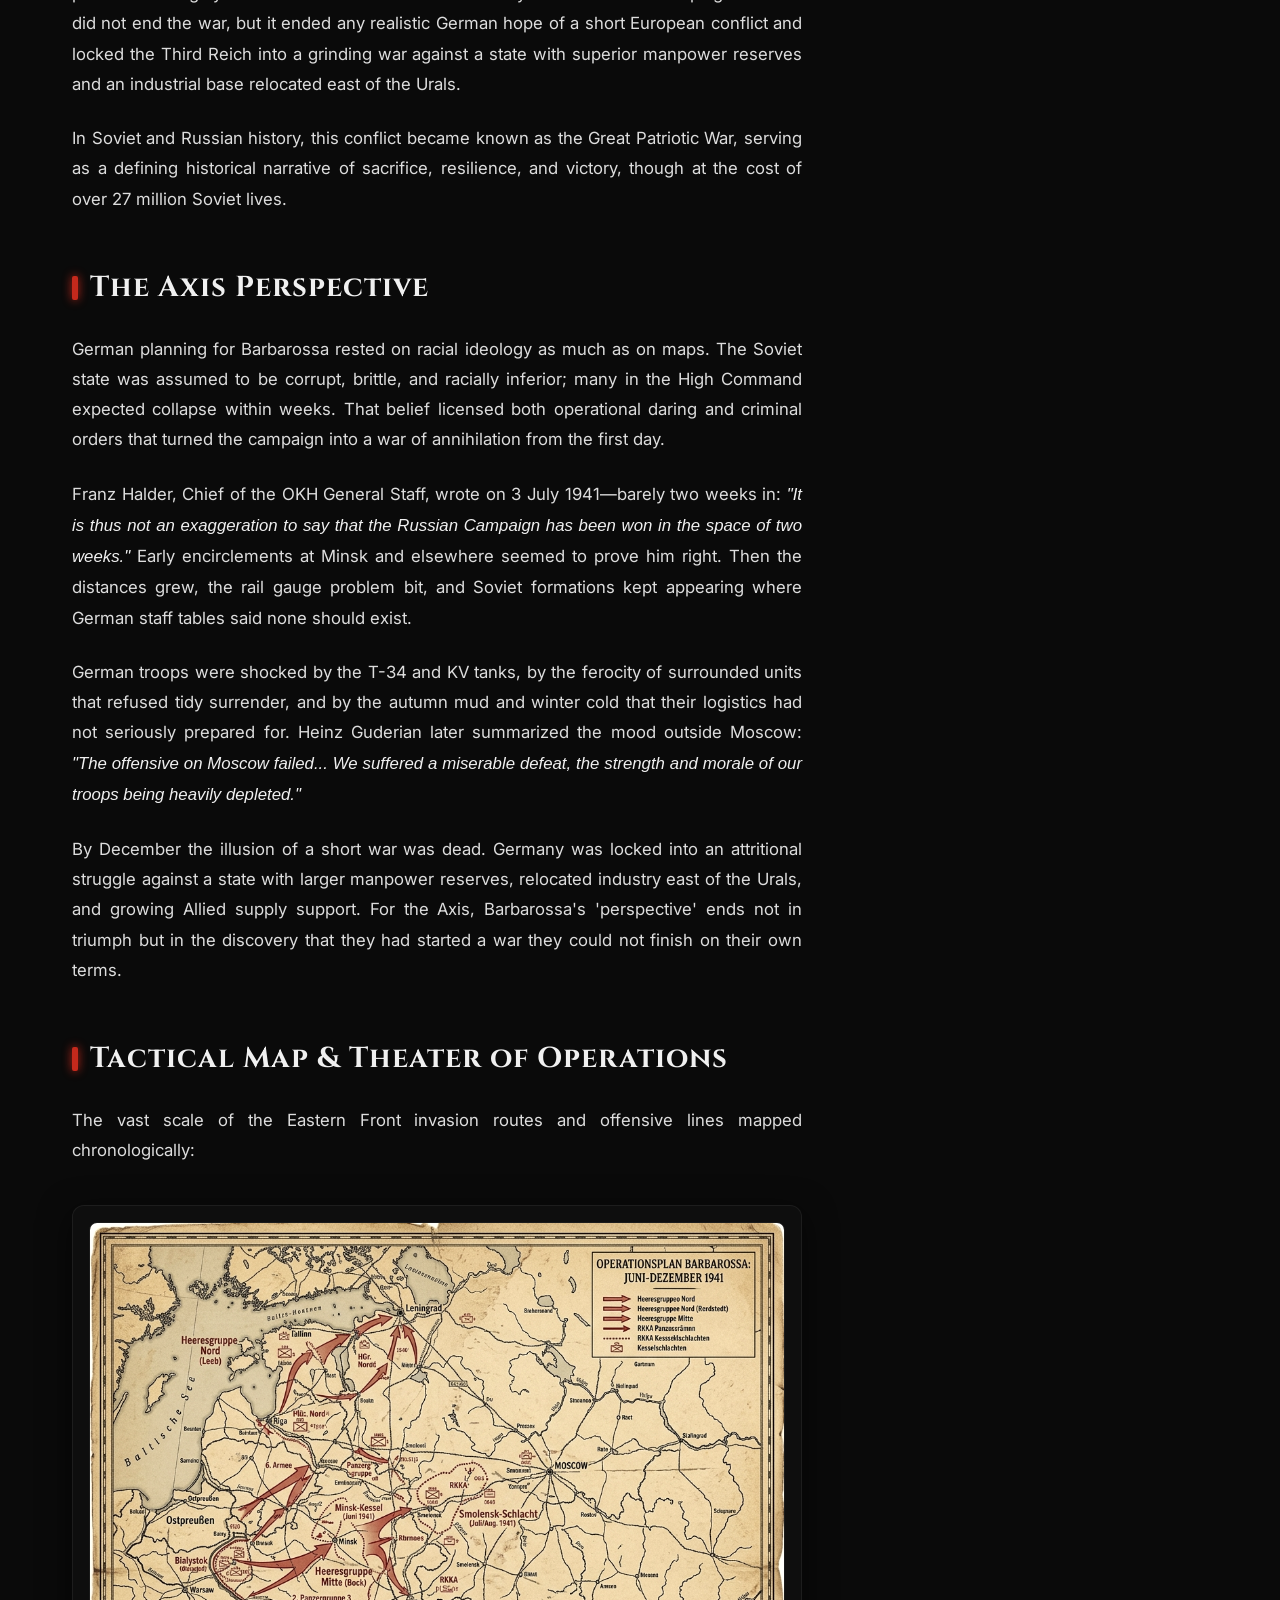
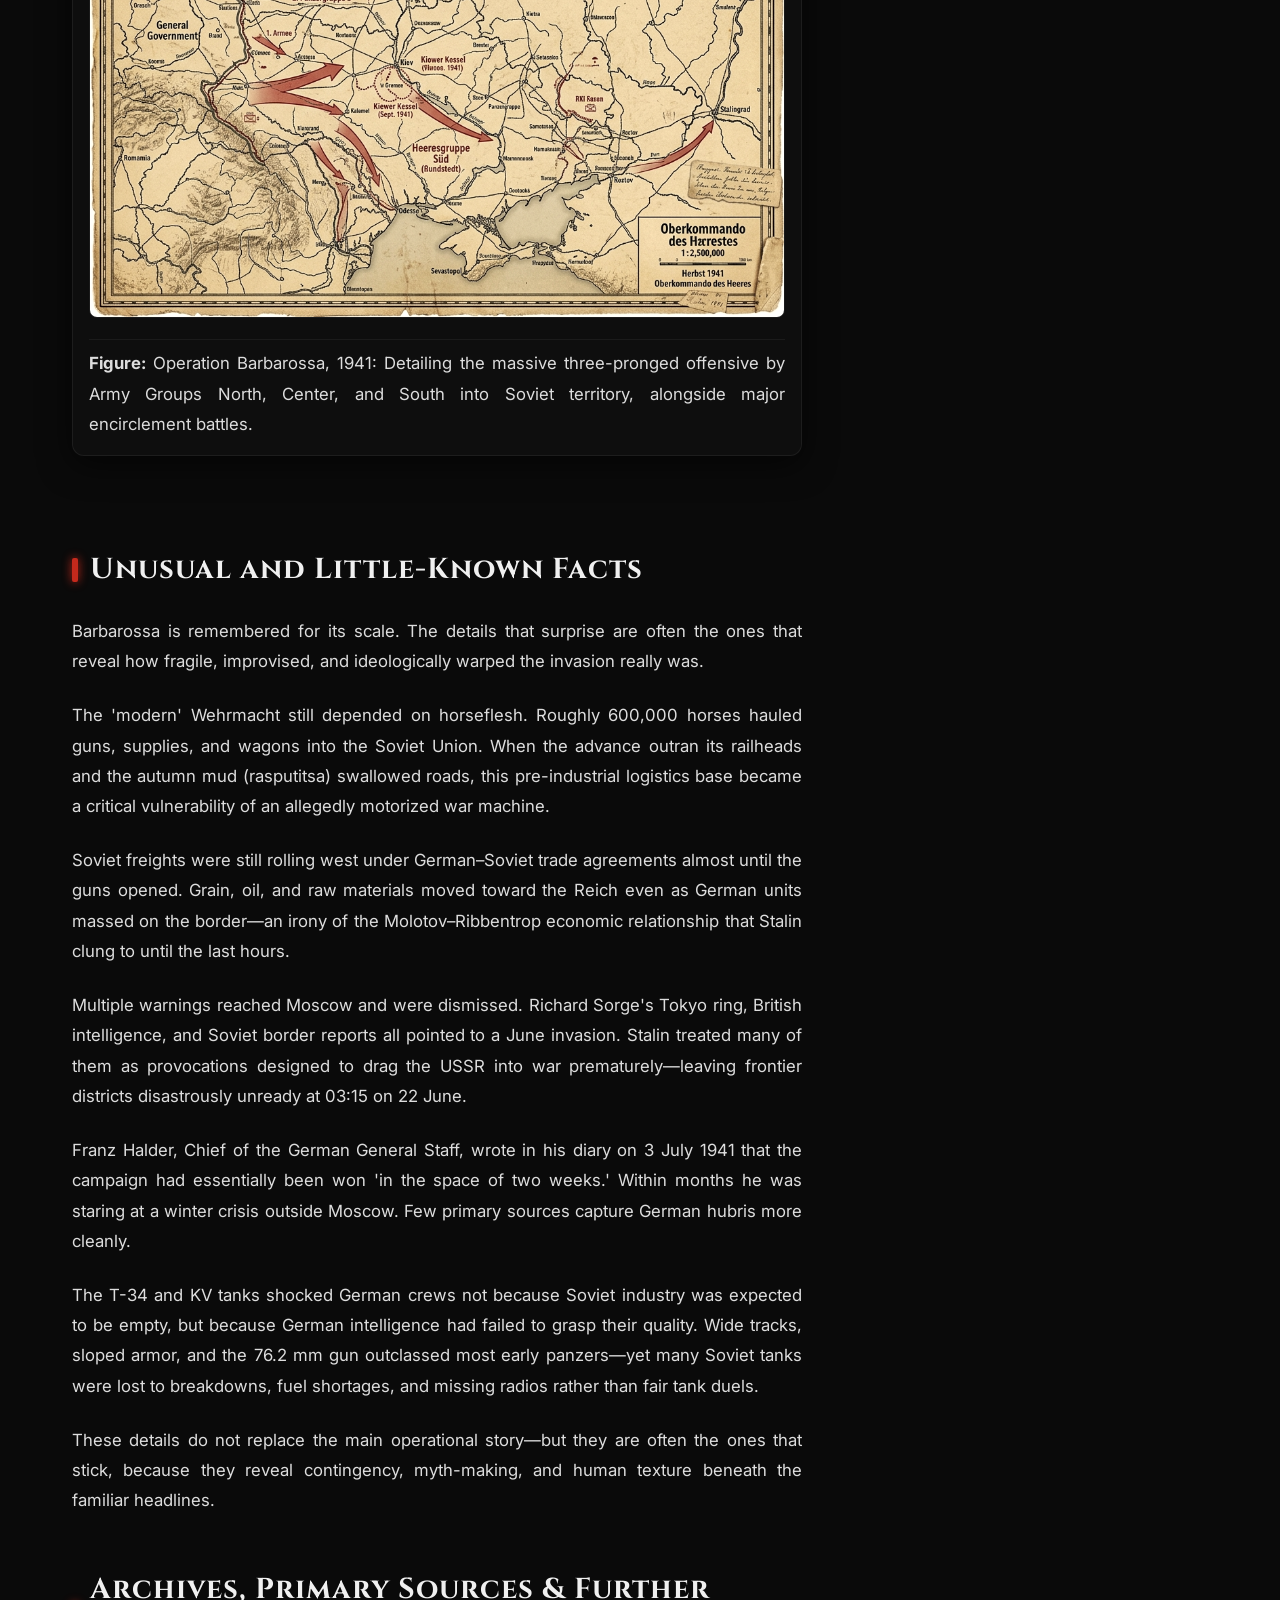
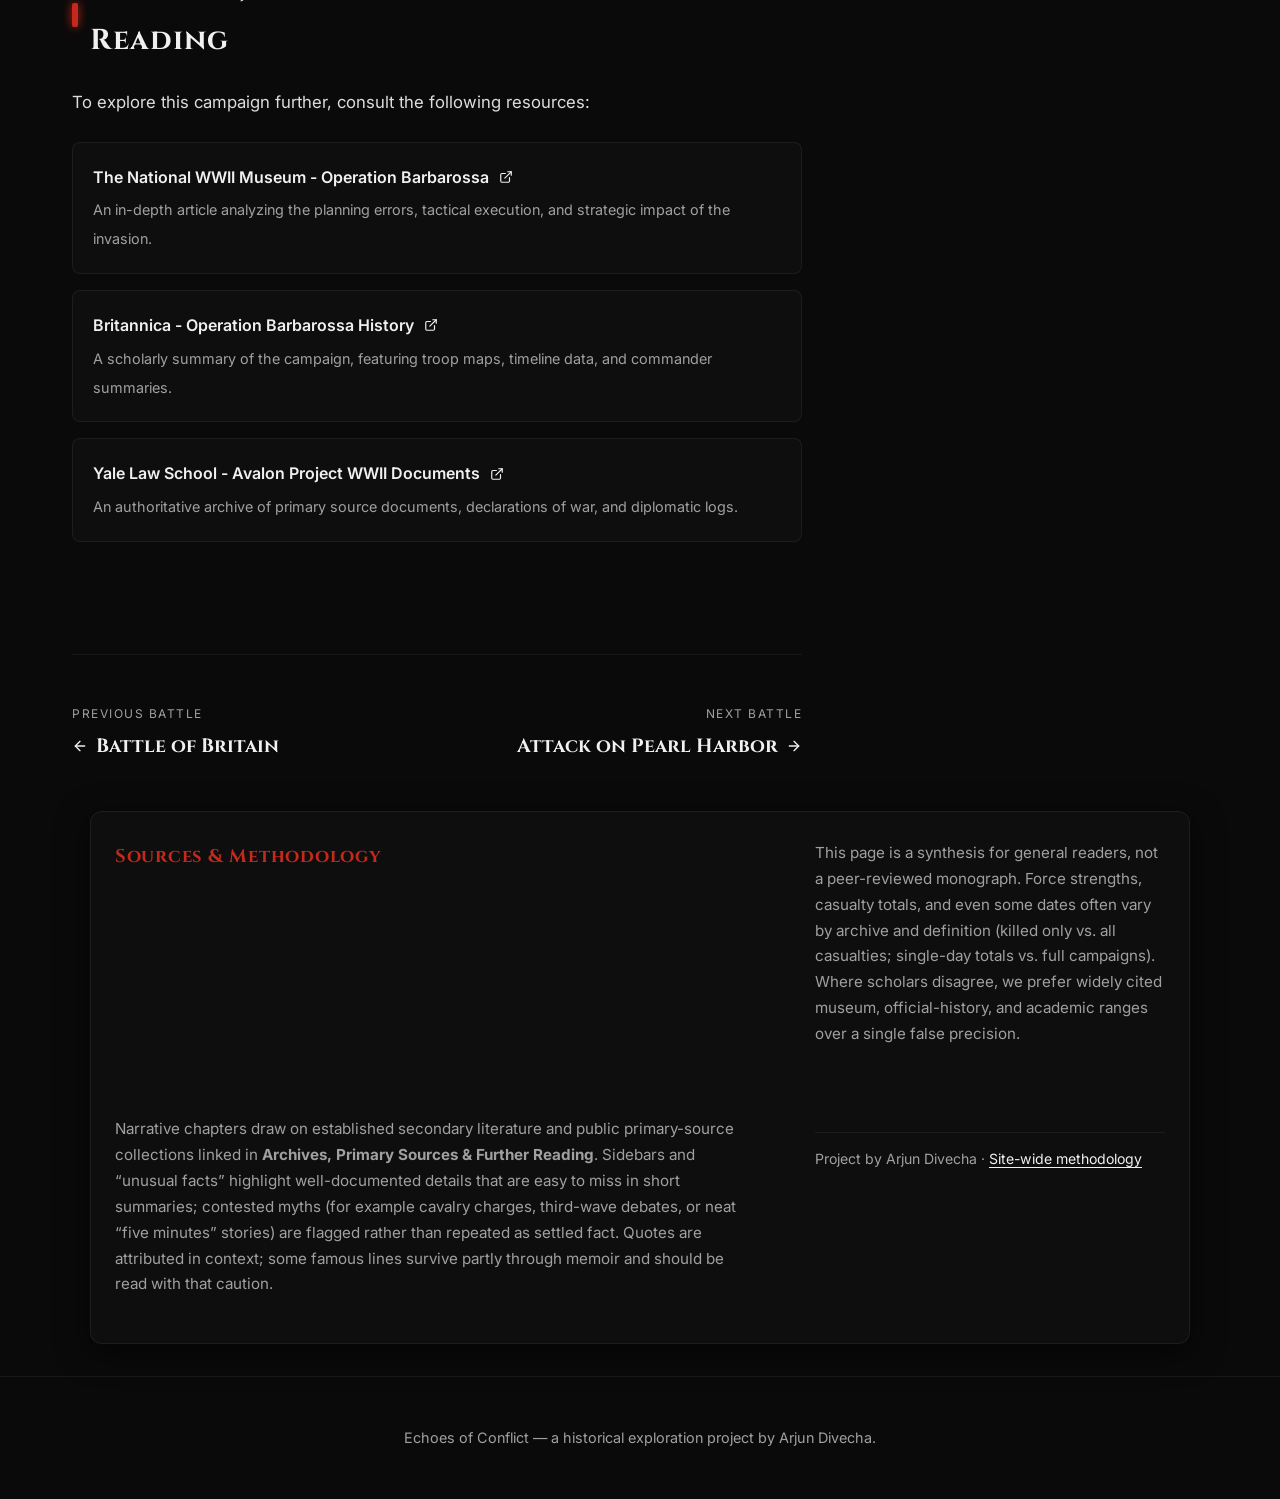
==== commit 89a1f673: "checkpoint: 2026-07-13 02:03 (auto)" ====
--- a/battles/barbarossa.html
+++ b/battles/barbarossa.html
@@ -102,7 +102,7 @@
 
         <section class="chapter" id="the-axis-perspective">
             <h2 class="chapter-title">The Axis Perspective</h2>
-            <p>The German perspective of Barbarossa transitioned rapidly from supreme, hubristic confidence to apocalyptic dread. Driven by racial superiority and the ideological belief that the Soviet state was inherently weak and corrupt, the German High Command anticipated a rapid collapse within weeks. Franz Halder, the Chief of the OKH General Staff, embodied this overconfidence when he wrote in his war diary on July 3, 1941, barely two weeks into the invasion: <em>"It is thus not an exaggeration to say that the Russian Campaign has been won in the space of two weeks."</em> However, this arrogant certainty evaporated as the campaign progressed. The German army was utterly shocked by the fanatical, suicidal resistance of surrounded Soviet units, the appearance of the vastly superior Soviet T-34 tank, and the seemingly inexhaustible waves of enemy reinforcements. As winter set in and the logistics network collapsed, the reality of the disaster became undeniable. General Heinz Guderian, the architect of Germany's armored forces, captured the despair of the freezing, overextended troops outside Moscow: <em>"The offensive on Moscow failed... We suffered a miserable defeat, the strength and morale of our troops being heavily depleted."</em> The illusion of a quick victory was shattered forever, replaced by the grim realization of an unwinnable war of annihilation.</p>
+            <p>German planning for Barbarossa rested on racial ideology as much as on maps. The Soviet state was assumed to be corrupt, brittle, and racially inferior; many in the High Command expected collapse within weeks. That belief licensed both operational daring and criminal orders that turned the campaign into a war of annihilation from the first day.</p><p>Franz Halder, Chief of the OKH General Staff, wrote on 3 July 1941—barely two weeks in: <em>"It is thus not an exaggeration to say that the Russian Campaign has been won in the space of two weeks."</em> Early encirclements at Minsk and elsewhere seemed to prove him right. Then the distances grew, the rail gauge problem bit, and Soviet formations kept appearing where German staff tables said none should exist.</p><p>German troops were shocked by the T-34 and KV tanks, by the ferocity of surrounded units that refused tidy surrender, and by the autumn mud and winter cold that their logistics had not seriously prepared for. Heinz Guderian later summarized the mood outside Moscow: <em>"The offensive on Moscow failed... We suffered a miserable defeat, the strength and morale of our troops being heavily depleted."</em></p><p>By December the illusion of a short war was dead. Germany was locked into an attritional struggle against a state with larger manpower reserves, relocated industry east of the Urals, and growing Allied supply support. For the Axis, Barbarossa's 'perspective' ends not in triumph but in the discovery that they had started a war they could not finish on their own terms.</p>
         </section>
         
 
@@ -242,8 +242,27 @@
         </nav>
     </div>
 
+    <section class="methodology-note container">
+        <h2 class="methodology-title">Sources &amp; Methodology</h2>
+        <p>
+            This page is a synthesis for general readers, not a peer-reviewed monograph. Force strengths, casualty totals, and even some dates
+            often vary by archive and definition (killed only vs. all casualties; single-day totals vs. full campaigns). Where scholars disagree,
+            we prefer widely cited museum, official-history, and academic ranges over a single false precision.
+        </p>
+        <p>
+            Narrative chapters draw on established secondary literature and public primary-source collections linked in
+            <strong>Archives, Primary Sources &amp; Further Reading</strong>. Sidebars and “unusual facts” highlight well-documented details that
+            are easy to miss in short summaries; contested myths (for example cavalry charges, third-wave debates, or neat “five minutes” stories)
+            are flagged rather than repeated as settled fact. Quotes are attributed in context; some famous lines survive partly through memoir and
+            should be read with that caution.
+        </p>
+        <p class="methodology-footer-line">
+            Project by Arjun Divecha · <a href="../index.html#methodology">Site-wide methodology</a>
+        </p>
+    </section>
+
     <footer>
-        <p>A historical exploration project by Arjun Divecha. Statistics are approximate; wartime figures often remain disputed among historians.</p>
+        <p>Echoes of Conflict — a historical exploration project by Arjun Divecha.</p>
     </footer>
 </body>
 </html>
--- a/battle-detail.css
+++ b/battle-detail.css
@@ -384,6 +384,52 @@
     transition: transform 0.3s ease;
 }
 
+.methodology-note {
+    max-width: 1100px;
+    margin: 0 auto 2rem;
+    padding: 1.75rem 1.5rem 2rem;
+    background: var(--glass-bg);
+    border: 1px solid var(--glass-border);
+    border-radius: 12px;
+    box-shadow: var(--glass-shadow);
+}
+
+.methodology-title {
+    font-family: var(--font-heading);
+    font-size: 1.15rem;
+    color: var(--accent);
+    margin-bottom: 0.85rem;
+    letter-spacing: 0.04em;
+}
+
+.methodology-note p {
+    color: var(--text-secondary);
+    font-size: 0.95rem;
+    line-height: 1.7;
+    margin-bottom: 0.85rem;
+}
+
+.methodology-note p:last-child {
+    margin-bottom: 0;
+}
+
+.methodology-footer-line {
+    margin-top: 1rem !important;
+    padding-top: 0.85rem;
+    border-top: 1px solid var(--glass-border);
+    font-size: 0.88rem !important;
+}
+
+.methodology-note a {
+    color: var(--text-primary);
+    text-decoration: underline;
+    text-underline-offset: 3px;
+}
+
+.methodology-note a:hover {
+    color: var(--accent);
+}
+
 footer {
     text-align: center;
     padding: 3rem 0;
